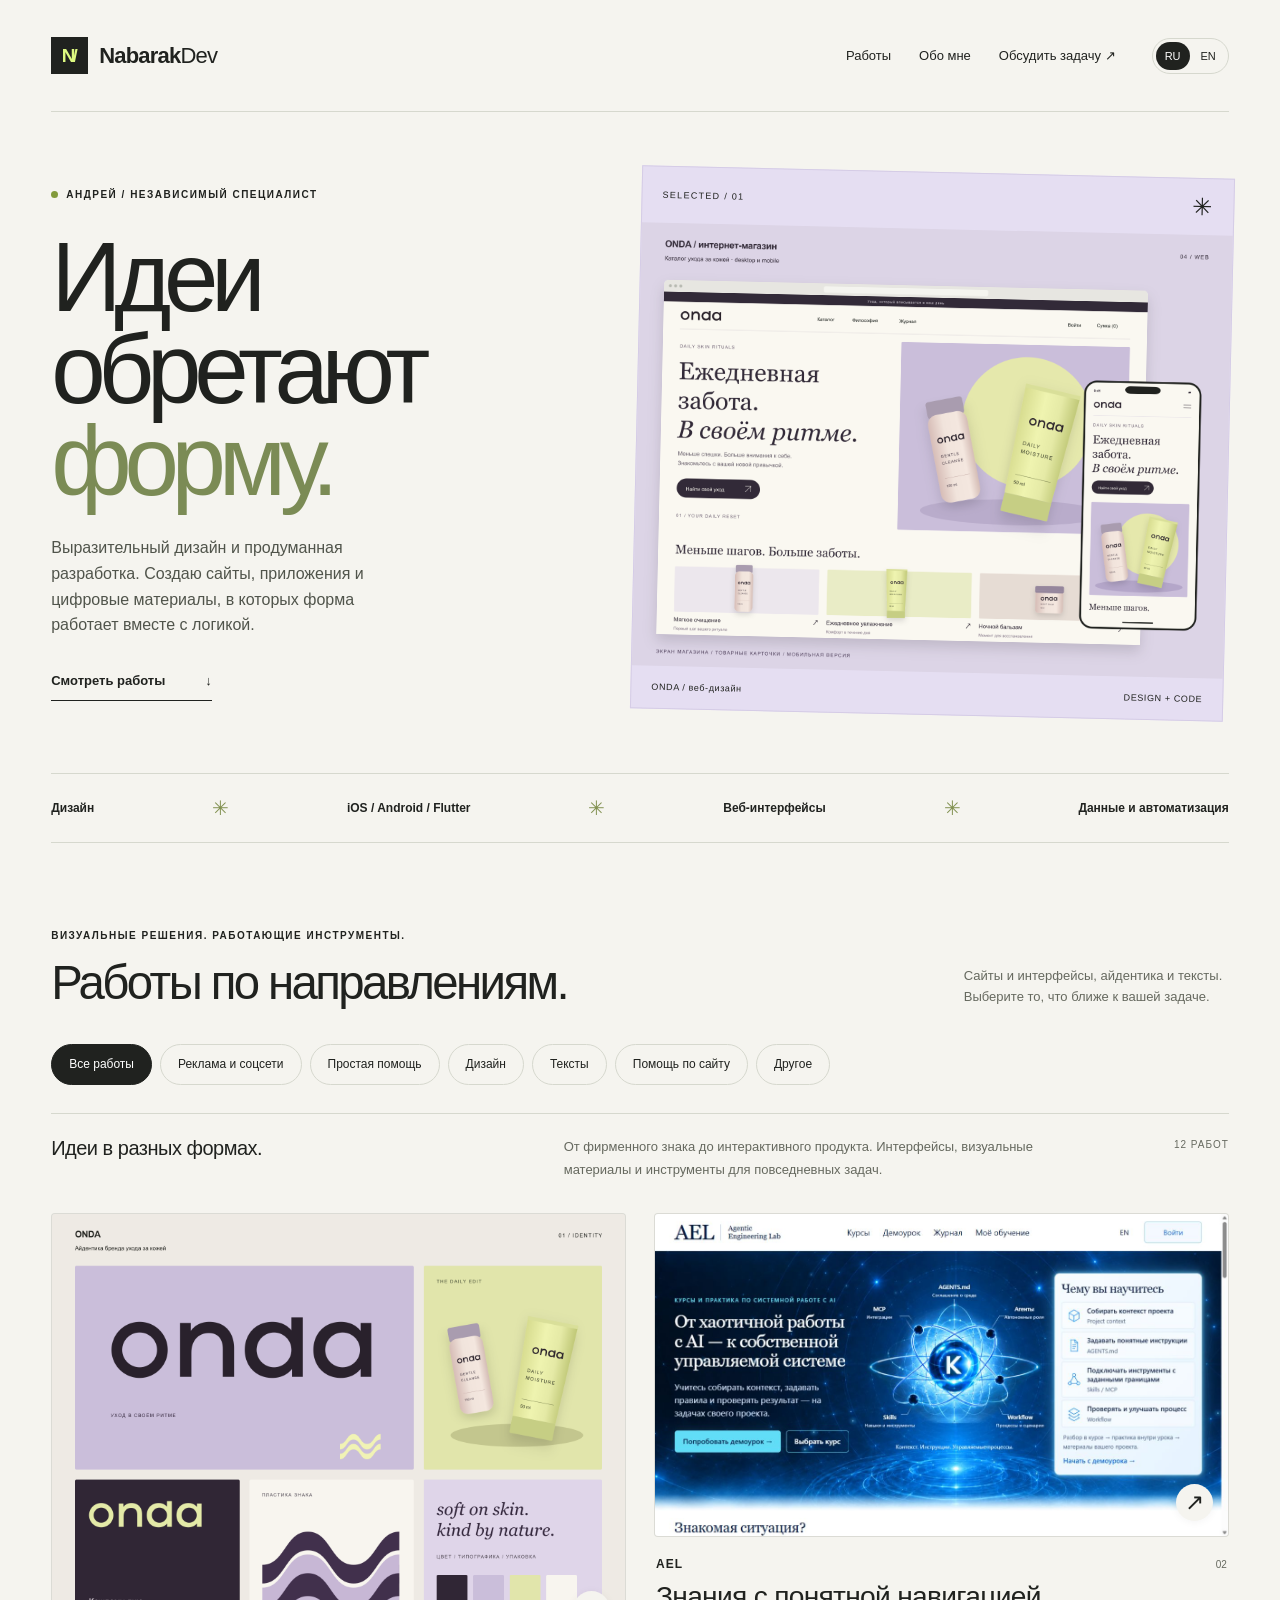
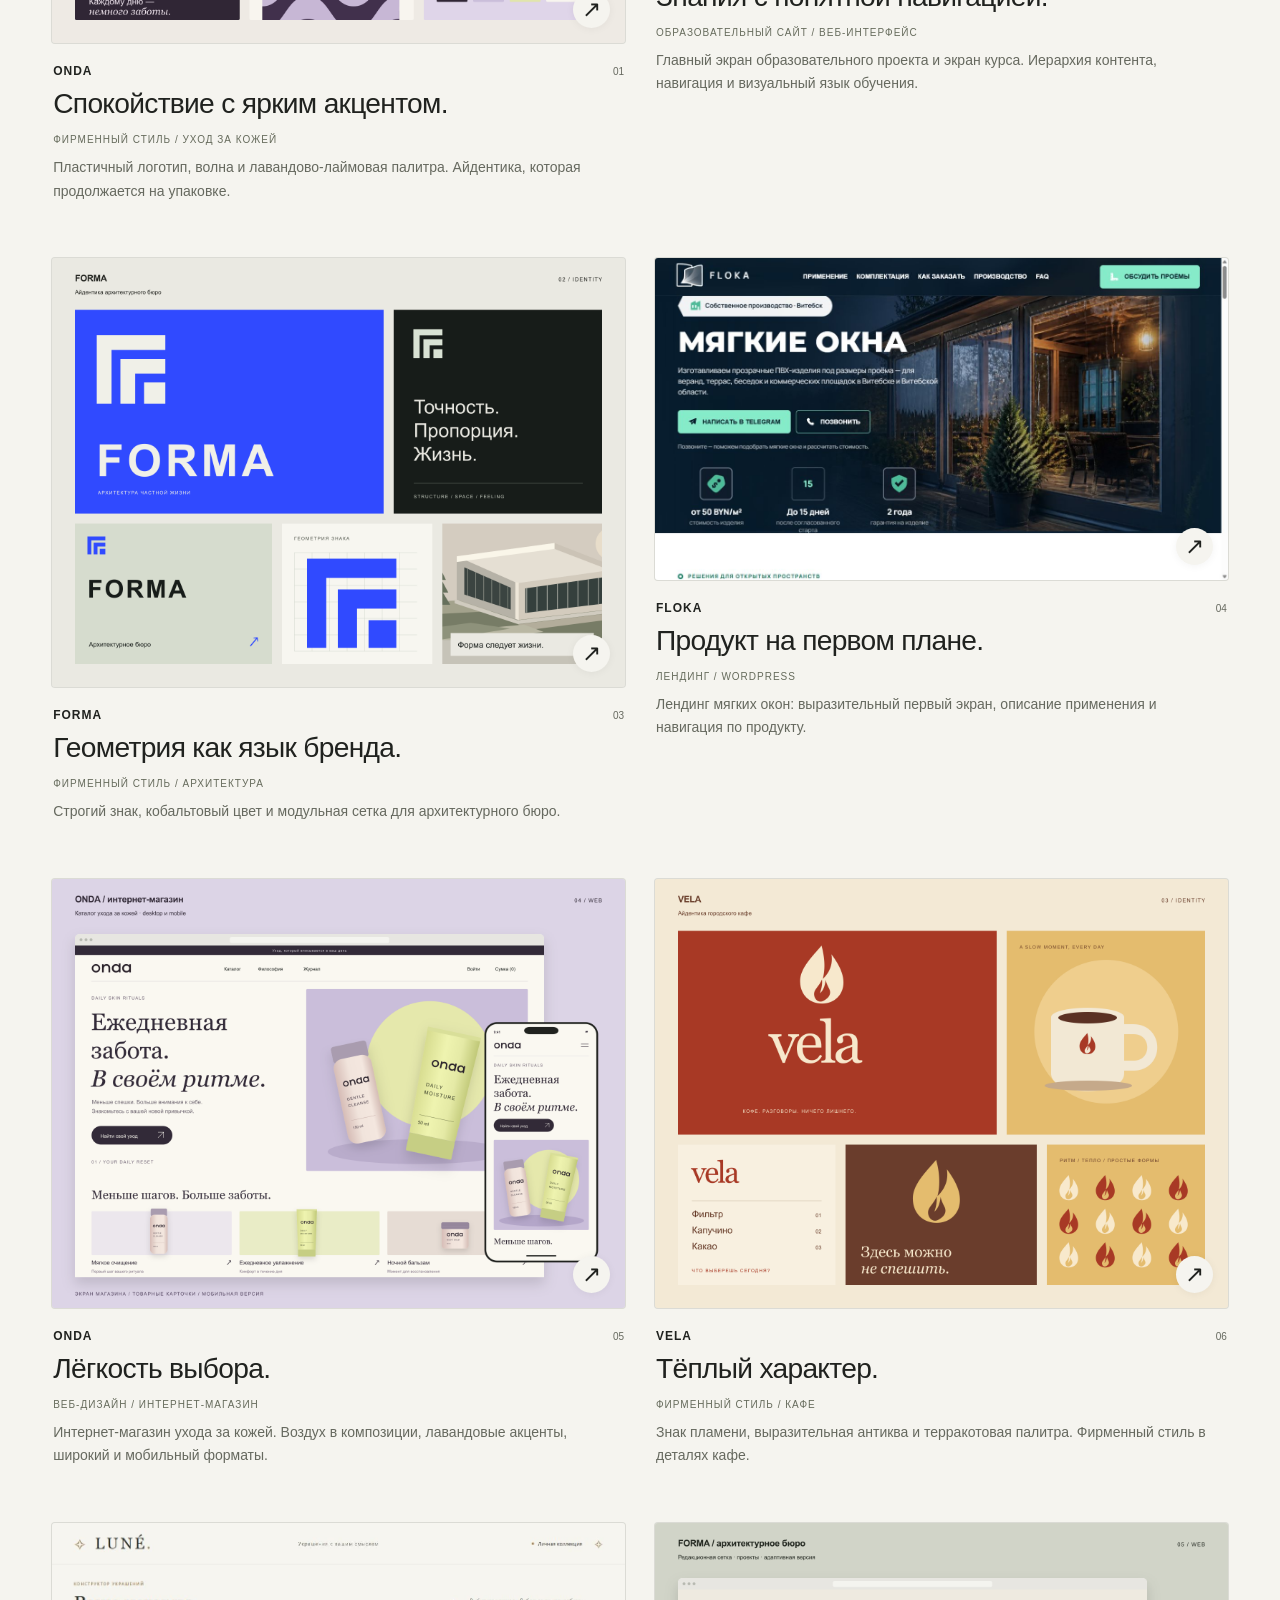
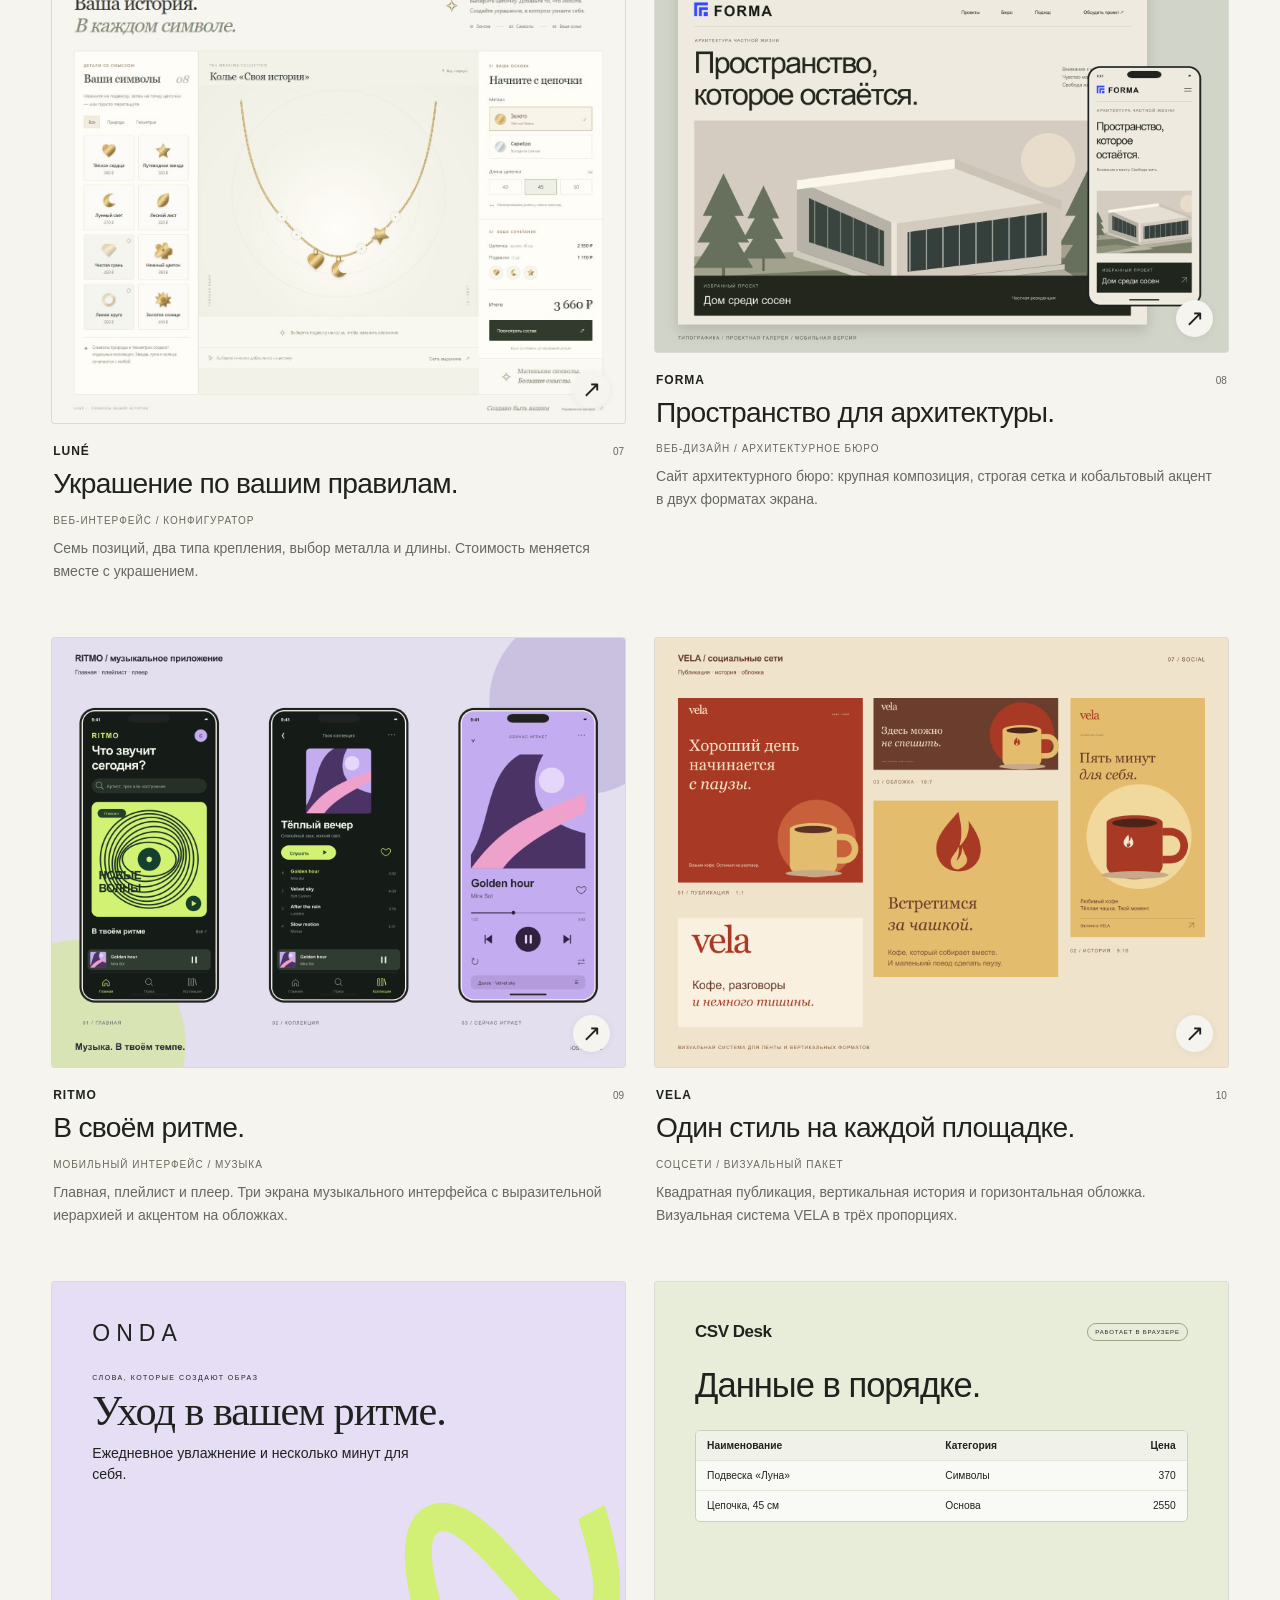
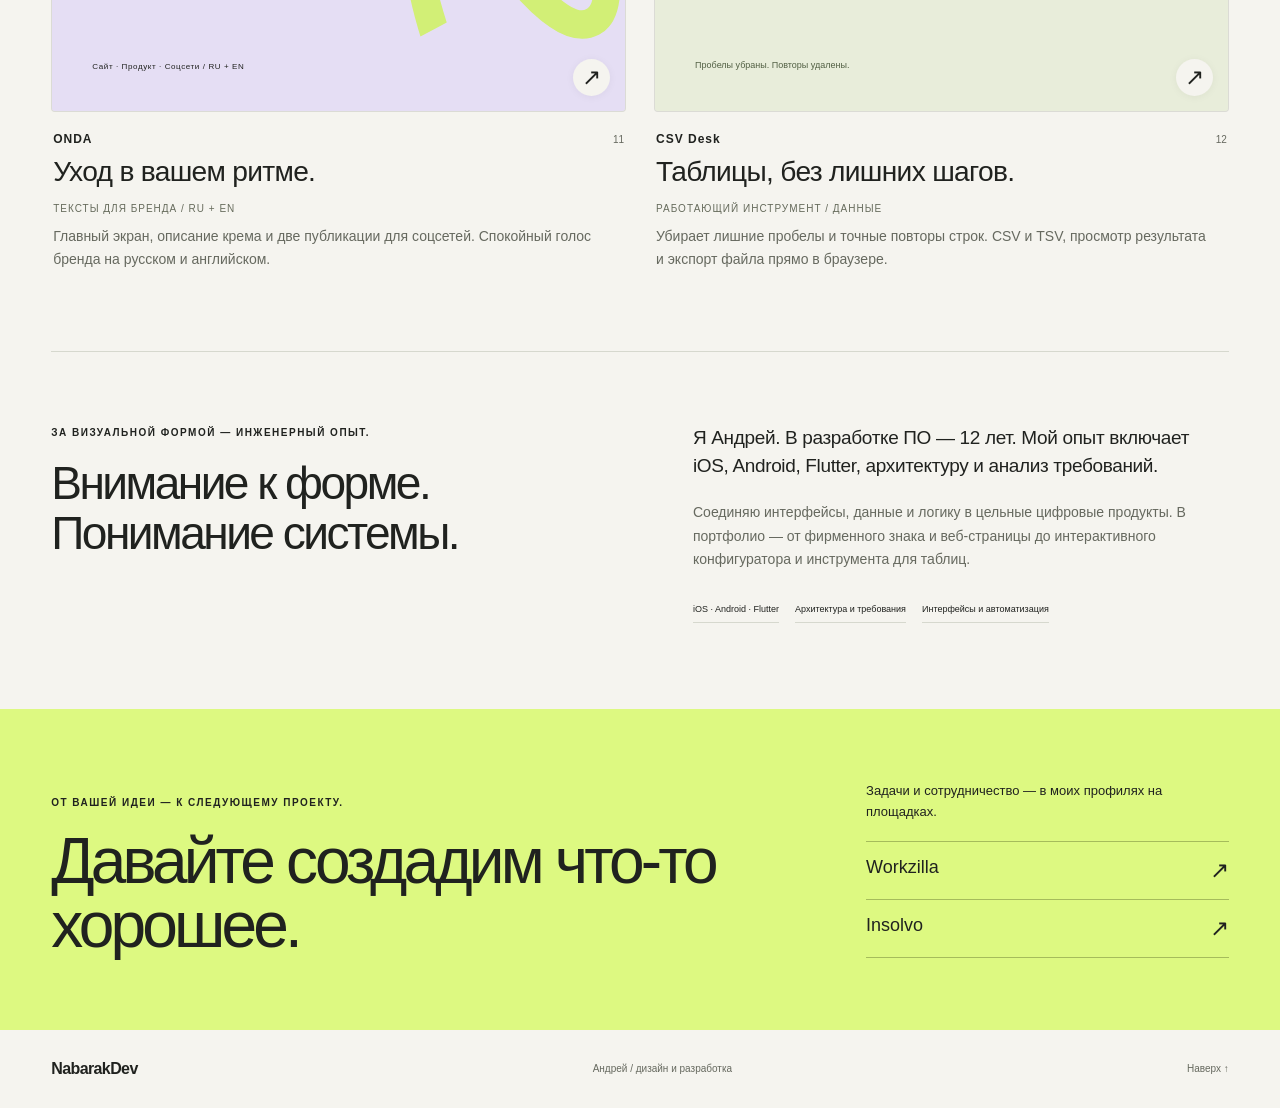
==== index.html @ be2e97af "Publish bilingual portfolio with six work categories" ====
<!doctype html>
<html lang="ru">
<head>
  <meta charset="utf-8">
  <meta name="viewport" content="width=device-width, initial-scale=1">
  <title>NabarakDev — дизайн и разработка</title>
  <meta name="description" content="Андрей, NabarakDev. Дизайн и разработка: сайты, мобильные интерфейсы, фирменный стиль и инструменты для данных. 12 лет в разработке ПО.">
  <meta name="theme-color" content="#f5f4ef">
  <link rel="icon" href="assets/favicon.svg" type="image/svg+xml">
  <link rel="stylesheet" href="assets/portfolio-v2.css">
  <script type="module" src="assets/portfolio-v2.mjs"></script>
</head>
<body id="top">
  <a class="skip-link" href="#main" data-copy="skip">К содержимому</a>
  <header class="site-header shell">
    <a class="wordmark" href="#top" aria-label="NabarakDev"><span class="brand-mark" aria-hidden="true">N/</span><span>Nabarak<span class="wordmark-light">Dev</span></span></a>
    <nav class="header-nav" aria-label="Главная навигация" data-copy-aria="navigation">
      <a href="#work" data-copy="navWork">Работы</a>
      <a href="#about" data-copy="navAbout">Обо мне</a>
      <a href="#platforms" data-copy="navContact">Обсудить задачу ↗</a>
    </nav>
    <div class="language" role="group" aria-label="Язык сайта" data-copy-aria="language">
      <button type="button" data-lang="ru" aria-pressed="true" aria-label="Русский">RU</button>
      <button type="button" data-lang="en" aria-pressed="false" aria-label="English">EN</button>
    </div>
  </header>
  <main id="main" tabindex="-1">
    <section class="hero shell" aria-labelledby="hero-title">
      <div class="hero-copy">
        <p class="eyebrow"><span class="status-dot" aria-hidden="true"></span><span data-copy="heroEyebrow">Андрей / независимый специалист</span></p>
        <h1 id="hero-title"><span data-copy="headline1">Идеи</span><span data-copy="headline2">обретают</span><em data-copy="headline3">форму.</em></h1>
        <p class="hero-intro" data-copy="heroIntro">Выразительный дизайн и продуманная разработка. Создаю сайты, приложения и цифровые материалы, в которых форма работает вместе с логикой.</p>
        <a class="hero-link" href="#work"><span data-copy="explore">Смотреть работы</span><span aria-hidden="true">↓</span></a>
      </div>
      <div class="hero-art">
        <div class="hero-art-top"><span>SELECTED / 01</span><span aria-hidden="true">✳</span></div>
        <img src="assets/onda-website.png" width="1600" height="1200" alt="ONDA: интернет-магазин ухода за кожей, широкий и мобильный экраны в лавандовой палитре" data-copy-alt="heroAlt" fetchpriority="high">
        <div class="hero-art-bottom"><span data-copy="heroArtLabel">ONDA / веб-дизайн</span><span>DESIGN + CODE</span></div>
      </div>
      <div class="specialism-strip"><span data-copy="stripDesign">Дизайн</span><i aria-hidden="true">✳</i><span>iOS / Android / Flutter</span><i aria-hidden="true">✳</i><span data-copy="stripWeb">Веб-интерфейсы</span><i aria-hidden="true">✳</i><span data-copy="stripData">Данные и автоматизация</span></div>
    </section>
    <section class="work-section shell" id="work" aria-labelledby="work-title">
      <div class="section-heading"><div><p class="eyebrow" data-copy="workEyebrow">Визуальные решения. Работающие инструменты.</p><h2 id="work-title" data-copy="workTitle">Работы по направлениям.</h2></div><p class="section-note" data-copy="workIntro">Сайты и интерфейсы, айдентика и тексты. Выберите то, что ближе к вашей задаче.</p></div>
      <div class="filters" id="filters" role="group" aria-label="Категории работ" data-copy-aria="categories"></div>
      <div class="category-intro" id="category-intro"><h3 id="category-title"></h3><p id="category-description"></p><span class="result-count" id="result-count" aria-live="polite" aria-atomic="true"></span></div>
      <div class="project-grid" id="project-grid"></div>
      <noscript><p class="noscript-note">Для фильтров и просмотра работ включите JavaScript. / Enable JavaScript to browse and filter the work.</p></noscript>
    </section>
    <section class="about-section shell" id="about" aria-labelledby="about-title">
      <div class="about-heading"><p class="eyebrow" data-copy="aboutEyebrow">За визуальной формой — инженерный опыт.</p><h2 id="about-title" data-copy="aboutTitle">Внимание к форме. Понимание системы.</h2></div>
      <div class="about-copy"><p class="about-lead" data-copy="aboutIntro">Я Андрей. В разработке ПО — 12 лет. Мой опыт включает iOS, Android, Flutter, архитектуру и анализ требований.</p><p data-copy="aboutBody">Соединяю интерфейсы, данные и логику в цельные цифровые продукты. В портфолио — от фирменного знака и веб-страницы до интерактивного конфигуратора и инструмента для таблиц.</p><div class="expertise-tags"><span>iOS · Android · Flutter</span><span data-copy="expertiseArchitecture">Архитектура и требования</span><span data-copy="expertiseInterfaces">Интерфейсы и автоматизация</span></div></div>
    </section>
    <section class="contact-section" id="platforms" aria-labelledby="contact-title"><div class="shell contact-inner"><div><p class="eyebrow" data-copy="contactEyebrow">От вашей идеи — к следующему проекту.</p><h2 id="contact-title" data-copy="contactTitle">Давайте создадим что-то хорошее.</h2></div><div class="contact-actions"><p data-copy="contactIntro">Задачи и сотрудничество — в моих профилях на площадках.</p><a href="https://work-zilla.com/portfolio/wspwuu" target="_blank" rel="noopener noreferrer">Workzilla <span aria-hidden="true">↗</span></a><a href="https://insolvo.com/portfolio/sPhbbV" target="_blank" rel="noopener noreferrer">Insolvo <span aria-hidden="true">↗</span></a></div></div></section>
  </main>
  <footer class="site-footer shell"><a class="footer-wordmark" href="#top">NabarakDev</a><span data-copy="footerRole">Андрей / дизайн и разработка</span><a class="back-top" href="#top"><span data-copy="top">Наверх</span> ↑</a></footer>
  <dialog class="project-dialog" id="project-dialog" aria-labelledby="dialog-title"><div class="dialog-bar"><span class="dialog-brand">NabarakDev / <span data-copy="projectLabel">работа</span></span><button type="button" class="dialog-close" id="dialog-close" aria-label="Закрыть просмотр" data-copy-aria="close"><span data-copy="close">Закрыть</span><span aria-hidden="true">×</span></button></div><div class="dialog-content" id="dialog-content"></div></dialog>
</body>
</html>
---- assets/portfolio-v2.css ----
@charset "UTF-8";
:root{color-scheme:light;--paper:#f5f4ef;--ink:#20221f;--muted:#66695f;--line:#d6d8ce;--lime:#ddf981;--lavender:#e5def3;--radius:4px;font-family:Arial,Helvetica,sans-serif;color:var(--ink);background:var(--paper);font-synthesis:none;scroll-behavior:smooth}
*{box-sizing:border-box}body{margin:0;min-width:0}button,a,input{-webkit-tap-highlight-color:transparent}button{font:inherit}a{color:inherit;text-decoration:none}button{color:inherit}img,video{display:block;max-width:100%;height:auto}button{cursor:pointer}button:disabled{cursor:default}h1,h2,h3,h4,p,figure{margin:0}button,a{touch-action:manipulation}a:focus-visible,button:focus-visible{outline:3px solid #6c52a3;outline-offset:5px}::selection{background:var(--lime);color:var(--ink)}.shell{width:min(100% - clamp(32px,8vw,128px),1400px);margin-inline:auto}.skip-link{position:fixed;top:12px;left:16px;transform:translateY(-200%);background:var(--ink);color:white;padding:12px 18px;z-index:30}.skip-link:focus{transform:none}.sr-only{position:absolute;width:1px;height:1px;padding:0;margin:-1px;overflow:hidden;clip:rect(0,0,0,0);white-space:nowrap;border:0}.site-header{display:flex;align-items:center;gap:36px;min-height:112px;border-bottom:1px solid var(--line)}.wordmark{display:flex;align-items:center;gap:11px;font-size:22px;font-weight:700;letter-spacing:-.8px;white-space:nowrap}.wordmark-light{font-weight:400}.brand-mark{display:flex;align-items:center;justify-content:center;width:37px;height:37px;background:var(--ink);color:var(--lime);font-size:19px;letter-spacing:-3px;padding-right:3px}.header-nav{margin-left:auto;display:flex;align-items:center;gap:28px;font-size:13px}.header-nav a{padding-block:12px;white-space:nowrap}.header-nav a:hover,.back-top:hover{color:#657926}.language{display:flex;align-items:center;gap:2px;padding:3px;border:1px solid var(--line);border-radius:99px;flex-shrink:0}.language button{border:0;background:transparent;border-radius:99px;font-size:11px;padding:8px 9px}.language button[aria-pressed=true]{background:var(--ink);color:white}.hero{padding-top:60px;display:grid;grid-template-columns:minmax(0,.94fr) minmax(0,1.06fr);column-gap:5%;align-items:center}.eyebrow{text-transform:uppercase;font-size:10px;font-weight:700;letter-spacing:1.5px;line-height:1.7}.hero .eyebrow{display:flex;gap:8px;align-items:center}.status-dot{width:7px;height:7px;border-radius:50%;background:#829a3b;flex-shrink:0}.hero h1{font-size:clamp(60px,7.65vw,116px);font-weight:500;line-height:.94;letter-spacing:-.075em;margin:28px 0}.hero h1 span,.hero h1 em{display:block;font-style:normal}.hero h1 em{color:#7b8b55}.hero-intro{max-width:370px;font-size:16px;line-height:1.6;color:#50544b}.hero-link{display:inline-flex;align-items:center;justify-content:space-between;gap:40px;font-size:13px;font-weight:700;padding:15px 0 12px;border-bottom:1px solid var(--ink);margin-top:20px}.hero-link:hover{gap:52px}.hero-art{min-width:0;background:#e5def2;transform:rotate(1.3deg);border:1px solid #d5cce6}.hero-art-top,.hero-art-bottom{display:flex;justify-content:space-between;align-items:center;gap:10px;font-size:9px;letter-spacing:1.3px;padding:16px 20px}.hero-art-top span:last-child{font-size:24px;line-height:1}.hero-art img{width:100%;height:auto}.hero-art-bottom{font-size:9px;letter-spacing:.6px}.specialism-strip{grid-column:1/-1;display:flex;justify-content:space-between;align-items:center;flex-wrap:wrap;gap:14px 18px;margin-top:58px;padding:22px 0;border-top:1px solid var(--line);border-bottom:1px solid var(--line);font-size:12px;font-weight:700}.specialism-strip i{font-size:20px;font-style:normal;font-weight:400;color:#829151}.work-section{padding-top:84px;padding-bottom:80px;scroll-margin-top:28px}.section-heading{display:flex;justify-content:space-between;gap:36px;align-items:flex-end}.section-heading h2{font-size:clamp(35px,3.7vw,58px);font-weight:500;letter-spacing:-.055em;line-height:1.05;margin-top:14px;max-width:680px}.section-note{font-size:13px;line-height:1.65;color:var(--muted);max-width:265px}.filters{display:flex;flex-wrap:wrap;gap:8px;margin-top:36px}.filter-button{padding:12px 17px;border:1px solid var(--line);border-radius:99px;background:transparent;font-size:12px;line-height:1.3;transition:background .2s,border-color .2s}.filter-button:hover{background:#e8eadf}.filter-button[aria-pressed=true]{background:var(--ink);color:white;border-color:var(--ink)}.category-intro{margin:28px 0 32px;padding:22px 0 0;border-top:1px solid var(--line);display:grid;grid-template-columns:minmax(0,1fr) minmax(0,1.2fr) auto;gap:24px;align-items:start}.category-intro h3{font-size:20px;line-height:1.25;font-weight:500;letter-spacing:-.5px}.category-intro p{font-size:12px;line-height:1.7;color:var(--muted);max-width:530px}.result-count{font-size:10px;text-transform:uppercase;letter-spacing:1px;white-space:nowrap;line-height:1.8;color:var(--muted)}.project-grid{display:grid;grid-template-columns:repeat(2,minmax(0,1fr));gap:54px 28px;align-items:start}.project-card{min-width:0}.project-preview{display:block;width:100%;padding:0;position:relative;overflow:hidden;border:1px solid rgba(32,34,31,.06);background:#e7e7e1;text-align:left;border-radius:var(--radius);isolation:isolate}.project-image{width:100%;height:auto;transition:transform .45s ease}.project-preview:hover .project-image{transform:scale(1.015)}.preview-arrow{position:absolute;bottom:15px;right:15px;width:37px;height:37px;border-radius:50%;display:flex;align-items:center;justify-content:center;background:var(--paper);box-shadow:0 1px 8px #0000000d;font-size:23px;transition:background .2s,transform .2s;z-index:2}.project-preview:hover .preview-arrow{background:var(--lime);transform:rotate(5deg)}.project-meta{padding:20px 2px 0}.project-meta-top{display:flex;justify-content:space-between;gap:14px;align-items:center}.project-brand{font-size:12px;font-weight:700;letter-spacing:1px}.project-index{font-size:10px;color:var(--muted)}.project-title{font-size:clamp(21px,2.2vw,30px);line-height:1.18;font-weight:500;letter-spacing:-.7px;margin-top:9px}.project-type{font-size:10px;text-transform:uppercase;letter-spacing:1px;margin-top:12px;color:#666b5c;line-height:1.5}.project-description{font-size:13px;line-height:1.65;color:var(--muted);max-width:560px;margin-top:9px}.copy-visual{aspect-ratio:4/3;padding:7%;position:relative;overflow:hidden;background:#e5def4;display:flex;flex-direction:column;isolation:isolate}.copy-visual-brand{font-size:23px;letter-spacing:6px;line-height:1}.copy-visual-kicker{font-size:7px;letter-spacing:1.5px;margin-top:9%}.copy-visual-title{font-family:Georgia,'Times New Roman',serif;font-size:clamp(27px,3.3vw,53px);line-height:1.02;letter-spacing:-1px;margin-top:5%;max-width:75%;position:relative;z-index:1}.copy-visual-body{font-size:clamp(10px,1.1vw,15px);line-height:1.5;max-width:67%;margin-top:5%;z-index:1}.copy-visual-footer{margin-top:auto;font-size:8px;letter-spacing:.6px;z-index:1;padding-top:15px}.copy-wave{position:absolute;right:-6%;bottom:5%;font-family:Georgia,serif;line-height:.7;font-size:clamp(200px,28vw,450px);color:#d2ef76;z-index:0;transform:rotate(-28deg)}.csv-visual{aspect-ratio:4/3;background:#e8edda;padding:7%;display:flex;flex-direction:column}.csv-visual-top{display:flex;justify-content:space-between;align-items:center;gap:8px}.csv-visual-brand{font-size:17px;font-weight:700;letter-spacing:-.5px}.csv-visual-badge{font-size:6px;letter-spacing:.8px;border:1px solid #9aa786;border-radius:20px;padding:5px 7px;white-space:nowrap}.csv-visual-title{font-size:clamp(21px,2.7vw,42px);line-height:1.15;letter-spacing:-1px;margin-top:8%;max-width:90%}.csv-card-table{margin-top:6%;background:#f9faf6;border:1px solid #c9d1ba;border-radius:5px;overflow:hidden}.csv-card-row{display:grid;grid-template-columns:1.5fr 1fr .45fr;gap:6px;padding:10px 11px;border-bottom:1px solid #e3e7da;font-size:clamp(7px,.8vw,11px);line-height:1.3}.csv-card-row:last-child{border-bottom:0}.csv-card-head{background:#f0f2e9;font-weight:700}.csv-card-row span{min-width:0;overflow-wrap:anywhere}.csv-card-row span:last-child{text-align:right}.csv-visual-result{font-size:9px;margin-top:6%;color:#526044;line-height:1.4}.about-section{padding:72px 0 86px;border-top:1px solid var(--line);display:grid;grid-template-columns:minmax(0,1fr) minmax(0,1fr);gap:9%;scroll-margin-top:28px}.about-heading h2{font-size:clamp(32px,3.6vw,53px);font-weight:500;letter-spacing:-.055em;line-height:1.08;margin-top:18px;max-width:520px}.about-copy p{font-size:14px;line-height:1.7;color:var(--muted)}.about-copy .about-lead{font-size:19px;line-height:1.5;color:var(--ink);letter-spacing:-.35px;margin-bottom:20px}.expertise-tags{display:flex;flex-wrap:wrap;gap:7px;margin-top:24px}.expertise-tags span{font-size:9px;border-bottom:1px solid var(--line);padding:8px 0;margin-right:9px}.contact-section{background:var(--lime);padding:72px 0}.contact-inner{display:grid;grid-template-columns:minmax(0,1.3fr) minmax(0,.7fr);gap:12%;align-items:end}.contact-section h2{font-size:clamp(40px,5vw,72px);font-weight:500;line-height:1.01;letter-spacing:-.06em;margin-top:18px;max-width:720px}.contact-actions p{font-size:13px;line-height:1.6;max-width:300px;margin-bottom:18px}.contact-actions a{display:flex;justify-content:space-between;font-size:18px;padding:15px 0;border-top:1px solid #a5bc5b}.contact-actions a:last-child{border-bottom:1px solid #a5bc5b}.contact-actions a span{font-size:23px}.contact-actions a:hover{padding-left:6px}.site-footer{display:flex;justify-content:space-between;align-items:center;gap:20px;padding-block:30px;font-size:10px;color:var(--muted)}.footer-wordmark{font-size:16px;font-weight:700;letter-spacing:-.6px;color:var(--ink)}.site-footer .back-top{white-space:nowrap}.project-dialog{border:0;background:var(--paper);color:var(--ink);padding:0;width:min(1120px,calc(100% - 64px));max-width:none;max-height:calc(100dvh - 64px);overflow:auto;overscroll-behavior:contain;border-radius:6px;box-shadow:0 24px 120px #0005}.project-dialog::backdrop{background:#191d19c2;backdrop-filter:blur(7px)}.dialog-open{overflow:hidden}.dialog-bar{position:sticky;top:0;z-index:5;background:var(--paper);border-bottom:1px solid var(--line);display:flex;align-items:center;justify-content:space-between;gap:20px;padding:15px 28px}.dialog-brand{font-size:10px;color:var(--muted)}.dialog-close{background:var(--ink);color:white;border:0;display:flex;align-items:center;justify-content:space-between;gap:15px;font-size:10px;padding:10px 12px;border-radius:3px}.dialog-close span:last-child{font-size:20px;line-height:.8}.dialog-content{padding:36px}.detail-header{padding:3px 0 30px}.detail-header h2{font-size:clamp(28px,4vw,52px);font-weight:500;letter-spacing:-.055em;line-height:1.05;margin:17px 0}.detail-description{font-size:17px;line-height:1.55;max-width:780px;color:#555a4c}.detail-note{font-size:13px;line-height:1.6;max-width:780px;color:var(--muted);margin-top:18px}.detail-tags{display:flex;flex-wrap:wrap;gap:7px;margin-top:20px}.detail-tags span{padding:7px 10px;border:1px solid var(--line);border-radius:20px;font-size:10px}.detail-figure{margin-top:20px}.detail-image-link{display:block;position:relative}.detail-image{width:100%;height:auto}.fullsize-label{display:block;text-align:right;font-size:10px;color:var(--muted);padding:9px 0}.detail-video{margin-top:28px}.detail-video h3{font-size:19px;font-weight:500;margin-bottom:15px}.detail-video video{width:100%;height:auto;border-radius:3px}.tool-link{display:inline-block;margin-top:28px;padding:15px 20px;background:var(--ink);color:white;border-radius:3px;font-size:14px}.copy-detail{padding:4px 36px 32px;background:#e5def4;border-radius:3px}.copy-detail-section{padding-top:34px}.copy-detail-section h3{font-size:10px;text-transform:uppercase;letter-spacing:1.5px;color:#686170;border-bottom:1px solid #c6bdd8;padding-bottom:14px;margin-bottom:20px}.copy-detail-section h4{font-family:Georgia,'Times New Roman',serif;font-size:28px;font-weight:400;line-height:1.15;letter-spacing:-.5px;margin-top:23px}.copy-detail-section p{font-size:16px;line-height:1.7;max-width:750px;margin-top:12px}.csv-detail-visual{max-width:800px;margin-inline:auto}.csv-detail-visual .csv-visual{aspect-ratio:auto;min-height:410px;padding:42px}.csv-detail-visual .csv-visual-title{font-size:44px}.csv-detail-visual .csv-visual-brand{font-size:25px}.csv-detail-visual .csv-card-row{font-size:14px;padding:15px}.csv-detail-visual .csv-visual-badge{font-size:8px}.csv-detail-visual .csv-visual-result{font-size:12px}.noscript-note{padding:25px 0;color:var(--muted);font-size:13px}
@media(min-width:1500px){.hero{column-gap:7%}.hero h1{font-size:124px}}
@media(max-width:1050px){.site-header{gap:24px}.header-nav{gap:18px}.hero{padding-top:48px;column-gap:4%}.hero h1{font-size:clamp(60px,8vw,90px)}.hero-intro{font-size:14px}.hero-art-top,.hero-art-bottom{padding:13px}.specialism-strip{font-size:10px;gap:12px;margin-top:46px}.work-section{padding-top:65px}.category-intro{grid-template-columns:minmax(0,1fr) minmax(0,1.3fr);gap:12px 24px}.result-count{grid-column:1/-1}.project-grid{gap:40px 23px}.about-section{gap:7%}.contact-inner{gap:8%}}
@media(max-width:760px){.site-header{min-height:86px;gap:18px}.wordmark{font-size:19px}.brand-mark{width:32px;height:32px;font-size:17px}.header-nav{gap:16px;font-size:11px}.header-nav a:last-child{display:none}.language{margin-left:auto}.hero{padding-top:38px;grid-template-columns:1fr;gap:0}.hero-copy{display:grid;grid-template-columns:minmax(0,1fr) minmax(0,.9fr);column-gap:24px;align-items:start}.hero .eyebrow{grid-column:1/-1}.hero h1{font-size:clamp(65px,11vw,84px);margin:26px 0}.hero-intro{align-self:center;max-width:290px;font-size:14px;margin-top:20px}.hero-link{grid-column:2;justify-self:start;align-self:end;margin-top:-45px;margin-bottom:23px;gap:25px}.hero-art{margin-top:16px;transform:rotate(.7deg)}.hero-art img{width:100%}.hero-art-top,.hero-art-bottom{padding:13px 17px}.hero-art-top span:last-child{font-size:20px}.specialism-strip{margin-top:34px;justify-content:center;font-size:10px;gap:9px 15px;padding:18px 0}.specialism-strip i{font-size:15px}.specialism-strip i:last-of-type{display:none}.section-heading{display:block}.section-heading h2{font-size:41px}.section-note{max-width:390px;margin-top:16px}.filters{gap:7px;margin-top:27px}.filter-button{font-size:11px;padding:10px 13px}.category-intro{margin-top:24px;margin-bottom:26px;grid-template-columns:1fr auto}.category-intro h3{font-size:20px}.category-intro p{grid-column:1/-1;grid-row:2}.result-count{grid-column:2;grid-row:1;font-size:9px}.project-grid{gap:40px 20px}.project-title{font-size:23px}.project-brand{font-size:10px}.project-type{font-size:9px;letter-spacing:.7px}.project-description{font-size:12px}.project-meta{padding-top:15px}.preview-arrow{width:31px;height:31px;right:11px;bottom:11px;font-size:21px}.copy-visual-title{font-size:clamp(22px,4vw,35px);max-width:85%}.copy-visual-body{font-size:10px;max-width:80%}.copy-visual-kicker{font-size:6px;letter-spacing:.9px}.copy-visual-brand{font-size:17px}.copy-visual-footer{font-size:6px}.copy-wave{font-size:230px}.csv-visual-brand{font-size:12px}.csv-visual-badge{font-size:5px;padding:4px}.csv-visual-title{font-size:24px;letter-spacing:-.7px}.csv-card-row{font-size:7px;padding:7px}.csv-visual-result{font-size:7px}.about-section{padding:52px 0 58px;grid-template-columns:1fr;gap:26px}.about-heading h2{font-size:40px;max-width:530px}.about-copy{max-width:570px}.about-copy .about-lead{font-size:19px}.contact-section{padding:48px 0}.contact-inner{grid-template-columns:1fr;gap:30px}.contact-section h2{font-size:52px;max-width:580px}.contact-actions{max-width:380px;width:100%}.contact-actions p{max-width:360px}.contact-actions a{font-size:17px}.site-footer{flex-wrap:wrap;font-size:9px;gap:15px}.project-dialog{width:calc(100% - 28px);max-height:calc(100dvh - 28px)}.dialog-bar{padding:13px 18px}.dialog-content{padding:25px}.copy-detail{padding:0 24px 26px}.copy-detail-section p{font-size:15px}.copy-detail-section h4{font-size:26px}}
@media(max-width:540px){.shell{width:calc(100% - 36px)}.site-header{min-height:78px;gap:12px}.wordmark{gap:8px;font-size:18px}.brand-mark{width:30px;height:30px;font-size:16px}.header-nav{margin-left:auto}.header-nav a{font-size:11px}.header-nav a:nth-child(2){display:none}.language{margin-left:0}.language button{font-size:10px;padding:7px}.hero{padding-top:30px}.hero-copy{display:block}.eyebrow{font-size:9px;letter-spacing:1.25px}.hero h1{font-size:clamp(64px,16.8vw,88px);margin:25px 0 23px;letter-spacing:-.075em;line-height:.92}.hero-intro{font-size:14px;line-height:1.6;max-width:350px;margin:0}.hero-link{margin:15px 0 18px;font-size:12px;gap:38px}.hero-art{margin:16px 2px 0}.hero-art-top,.hero-art-bottom{padding:12px 13px;font-size:8px}.hero-art-bottom span:last-child{font-size:7px}.hero-art-top span:last-child{font-size:20px}.specialism-strip{margin-top:30px;font-size:9px;gap:10px 12px;justify-content:flex-start;padding:18px 0}.specialism-strip i{font-size:13px}.specialism-strip i:nth-of-type(2){display:none}.specialism-strip span:last-child{flex-basis:auto}.work-section{padding-top:47px;padding-bottom:50px}.section-heading h2{font-size:36px}.section-note{font-size:12px;margin-top:14px;max-width:320px}.filters{margin-top:24px;gap:7px}.filter-button{font-size:10px;padding:10px 12px}.category-intro{margin-top:23px;padding-top:19px;gap:10px 12px}.category-intro h3{font-size:19px;line-height:1.25;max-width:255px}.category-intro p{font-size:12px;line-height:1.6}.result-count{font-size:8px;padding-top:4px}.project-grid{grid-template-columns:1fr;gap:33px}.project-title{font-size:26px}.project-description{font-size:13px;max-width:420px}.project-brand{font-size:11px}.project-type{font-size:9px}.project-meta{padding:17px 1px 0}.preview-arrow{width:35px;height:35px;bottom:13px;right:13px}.copy-visual-title{font-size:clamp(31px,8.4vw,46px);max-width:80%}.copy-visual-body{font-size:12px;max-width:71%}.copy-visual-brand{font-size:21px}.copy-visual-kicker{font-size:7px}.copy-visual-footer{font-size:7px}.copy-wave{font-size:310px}.csv-visual-brand{font-size:16px}.csv-visual-badge{font-size:6px;padding:5px 6px}.csv-visual-title{font-size:clamp(29px,7.6vw,40px)}.csv-card-row{font-size:9px;padding:10px 9px}.csv-visual-result{font-size:9px}.about-section{padding:43px 0 49px}.about-heading h2{font-size:36px}.about-copy .about-lead{font-size:18px}.about-copy p{font-size:13px}.expertise-tags{margin-top:20px}.expertise-tags span{font-size:9px}.contact-section{padding:43px 0}.contact-section h2{font-size:43px}.contact-actions p{font-size:12px}.site-footer{padding-block:25px}.site-footer>span{order:3;flex-basis:100%}.site-footer .back-top{margin-left:auto}.project-dialog{width:calc(100% - 16px);max-height:calc(100dvh - 16px);border-radius:4px}.dialog-bar{padding:12px 16px;gap:12px}.dialog-brand{font-size:9px}.dialog-close{font-size:9px;padding:9px 10px;gap:9px}.dialog-content{padding:23px 16px}.detail-header h2{font-size:31px;margin-top:15px}.detail-description{font-size:14px}.detail-note{font-size:12px}.detail-header .eyebrow{font-size:8px;letter-spacing:1px}.detail-tags span{font-size:9px;padding:6px 9px}.detail-figure{margin-top:13px}.fullsize-label{font-size:9px}.copy-detail{padding:0 18px 23px}.copy-detail-section{padding-top:26px}.copy-detail-section h3{font-size:9px;letter-spacing:1px}.copy-detail-section h4{font-size:25px}.copy-detail-section p{font-size:14px;line-height:1.6}.csv-detail-visual .csv-visual{padding:20px;min-height:320px}.csv-detail-visual .csv-visual-title{font-size:33px}.csv-detail-visual .csv-visual-brand{font-size:18px}.csv-detail-visual .csv-visual-badge{font-size:6px;padding:5px}.csv-detail-visual .csv-card-row{font-size:10px;padding:11px 9px}.csv-detail-visual .csv-visual-result{font-size:10px}}
@media(prefers-reduced-motion:reduce){:root{scroll-behavior:auto}*,*::before,*::after{transition:none!important;animation:none!important}.hero-link:hover{gap:40px}.project-preview:hover .project-image{transform:none}}

/* Text and table previews retain space for readable content at narrow widths. */
.copy-visual{min-height:310px}.copy-visual-kicker{margin-top:6%}.copy-visual-title{margin-top:8px}.copy-visual-body{margin-top:10px}.csv-visual{min-height:370px}.csv-visual-title{margin-top:24px}.csv-card-table{margin-top:24px}.csv-card-row{padding:8px 11px}.csv-visual-result{margin-top:auto;padding-top:16px}.project-description{font-size:14px}.category-intro p{font-size:13px}
@media(max-width:540px){.copy-visual{min-height:310px}.csv-visual-title{margin-top:20px}.csv-card-table{margin-top:18px}.csv-card-row{padding:8px 9px}.project-description{font-size:13px}.filter-button{font-size:11px}.category-intro p{font-size:13px}}
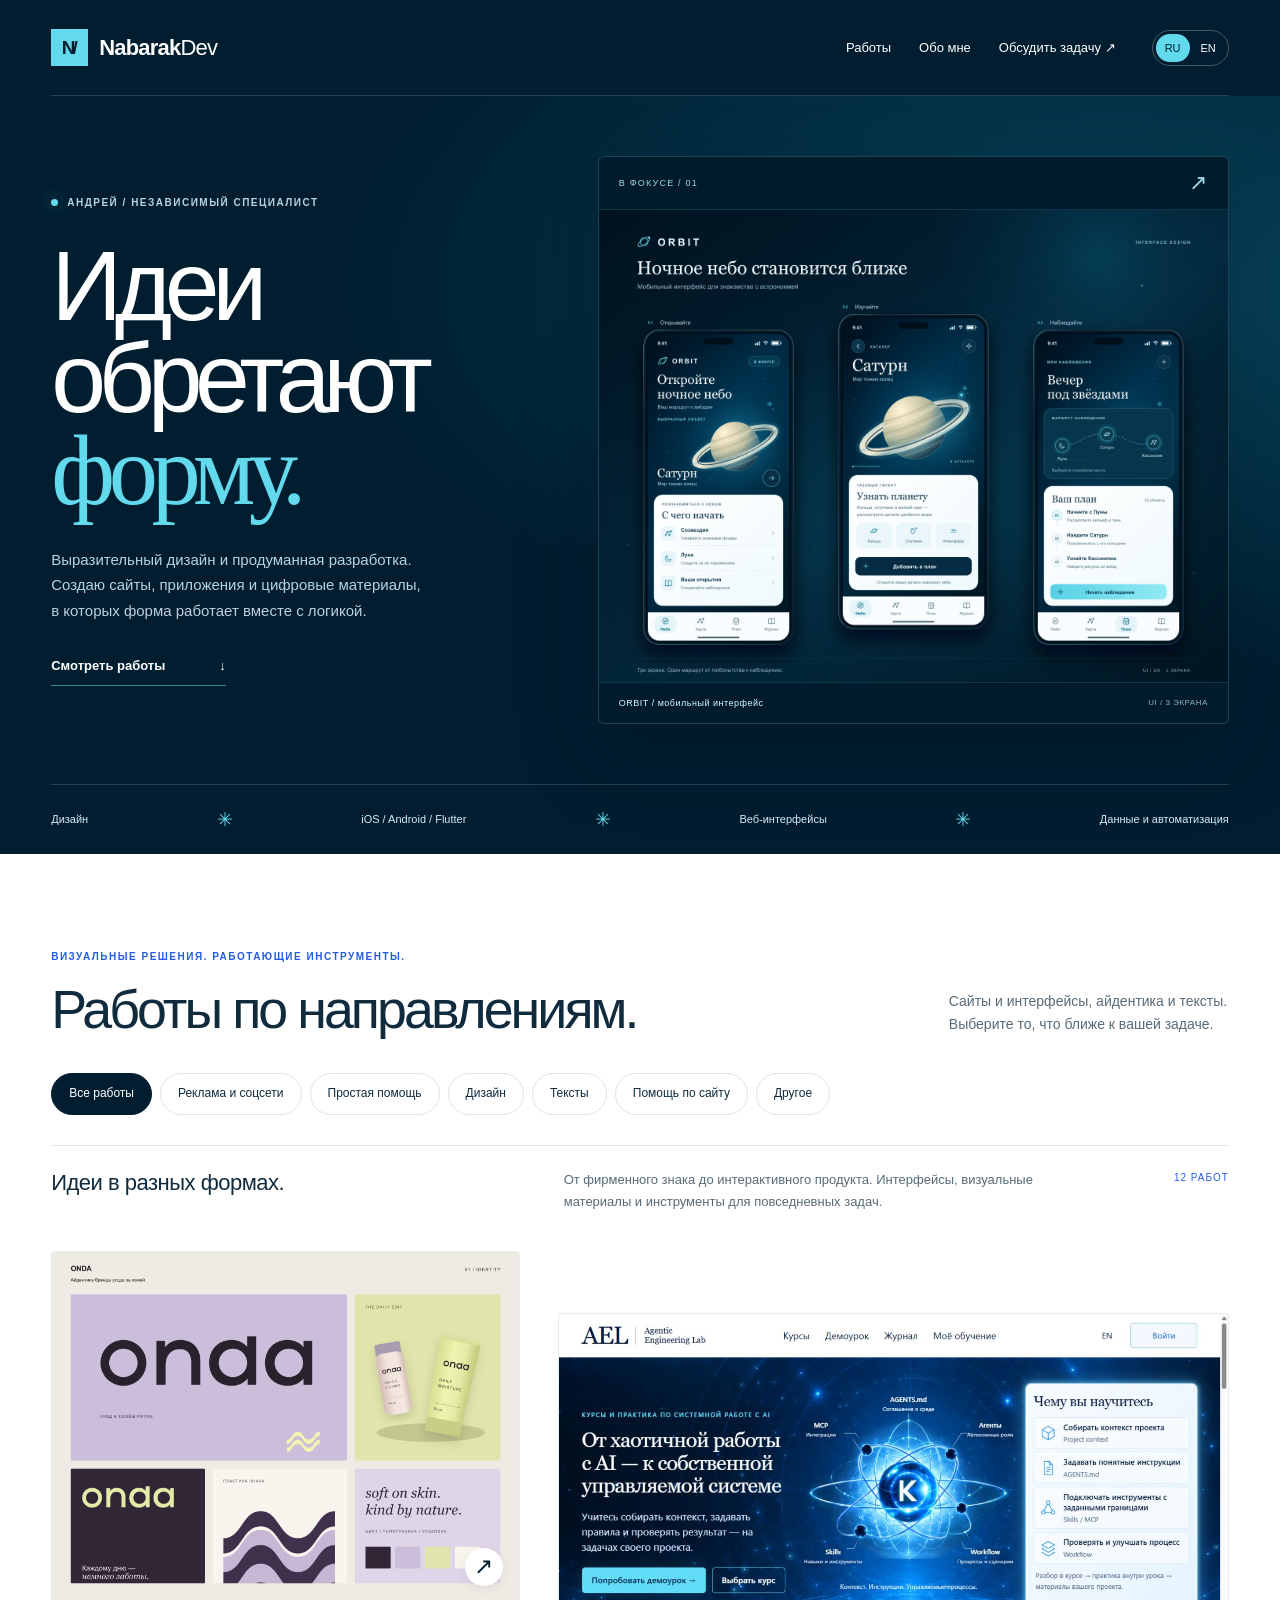
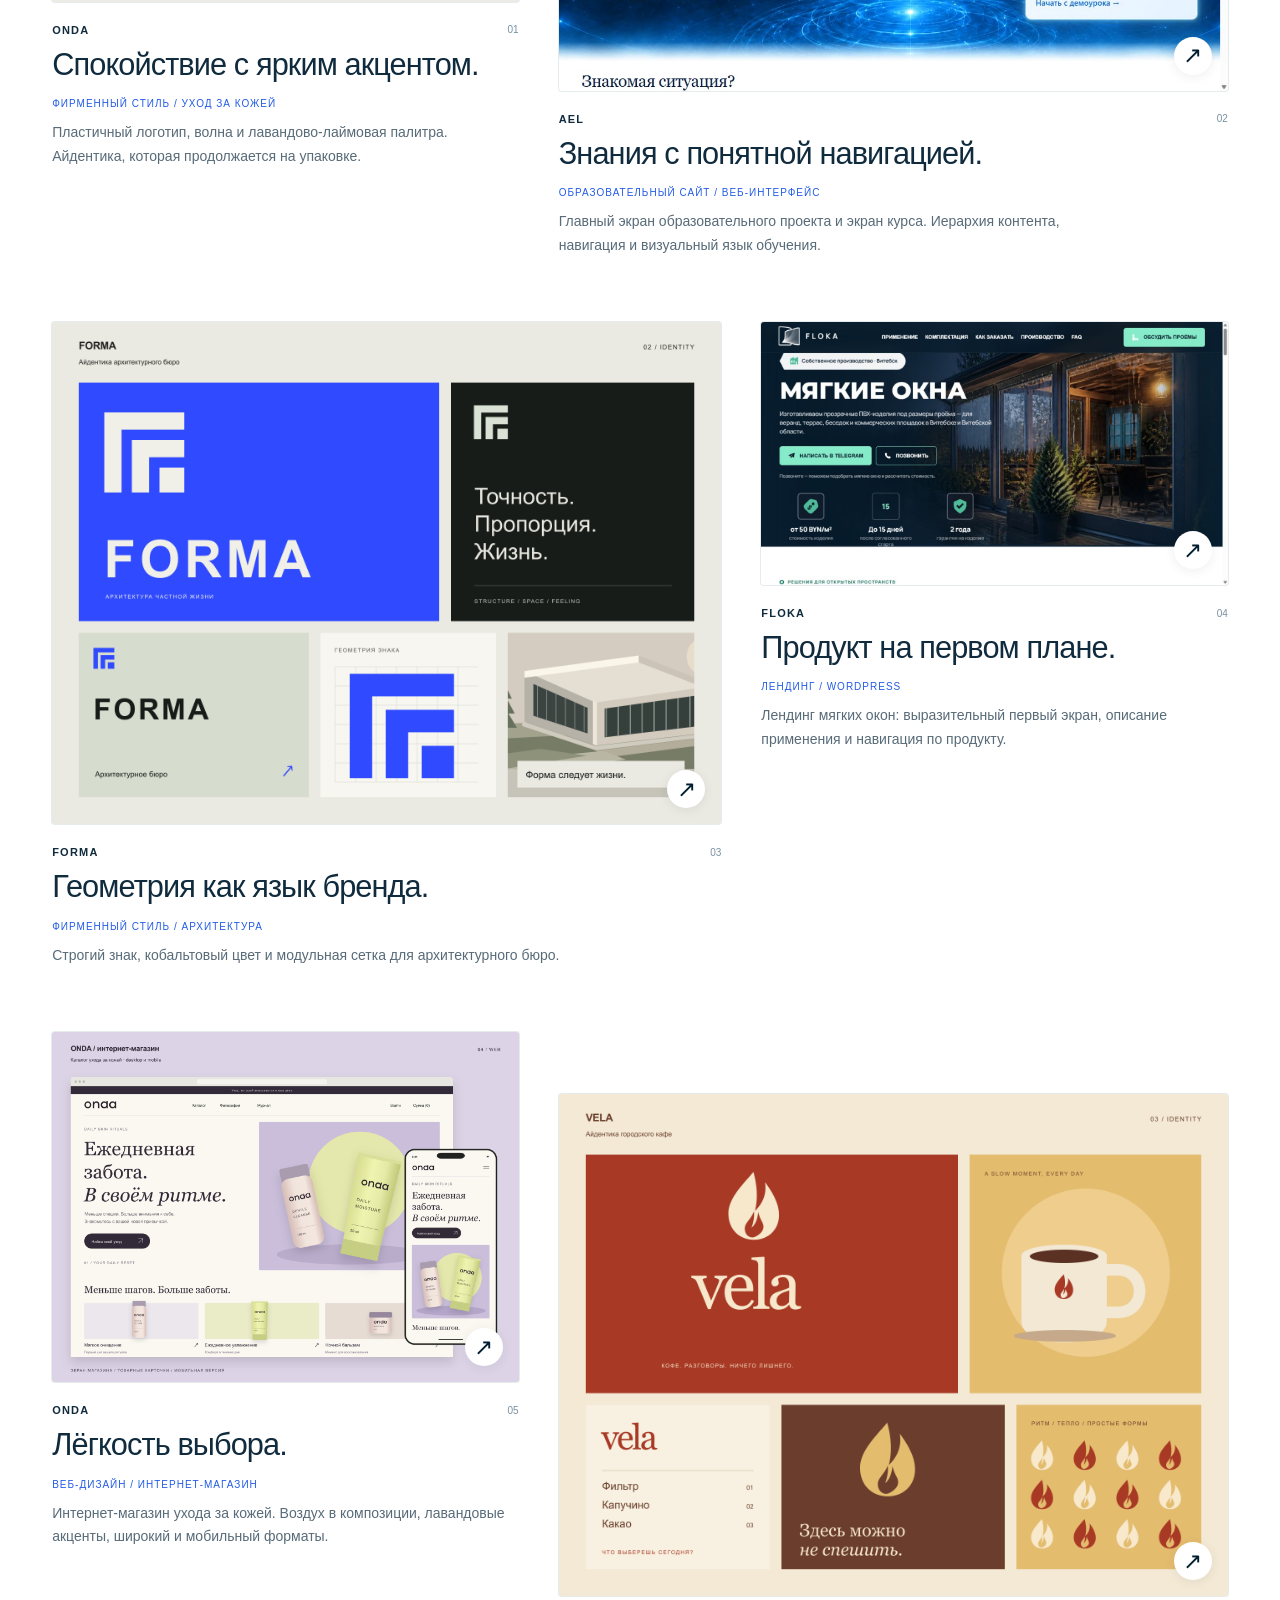
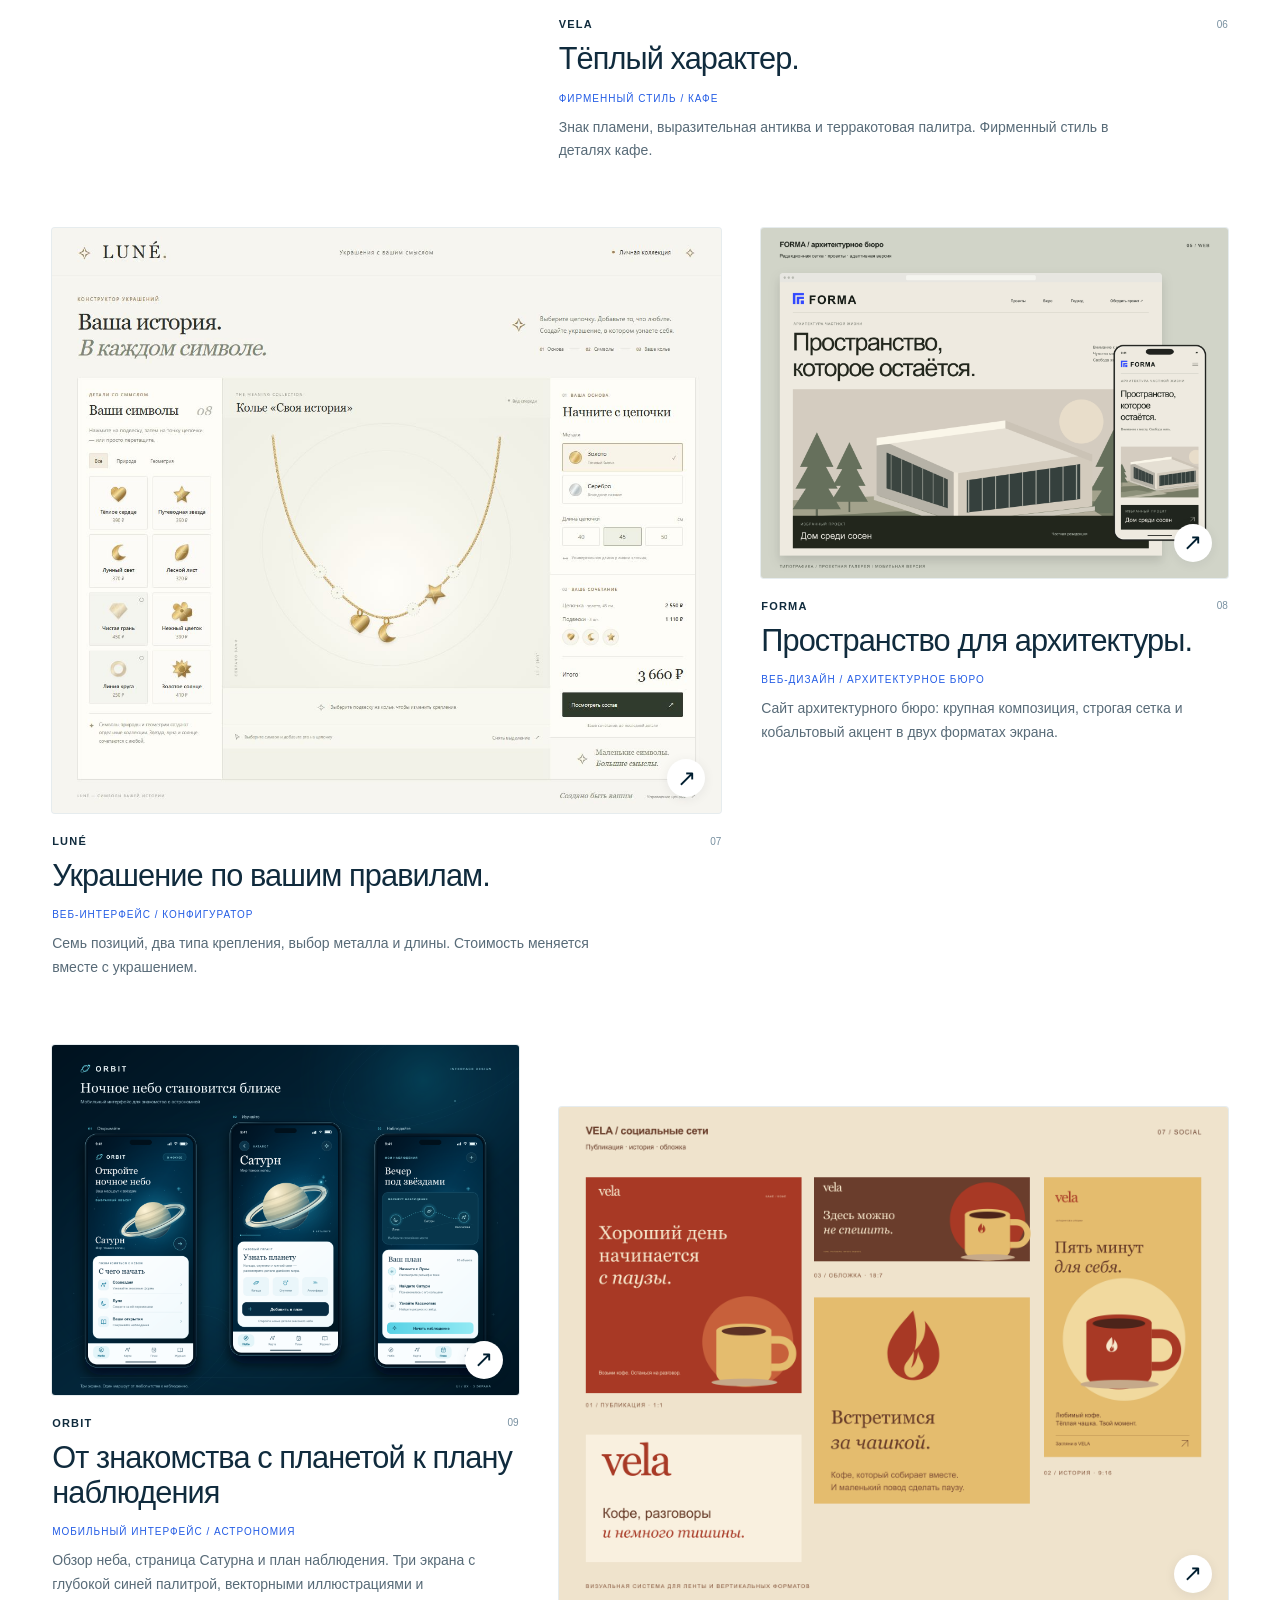
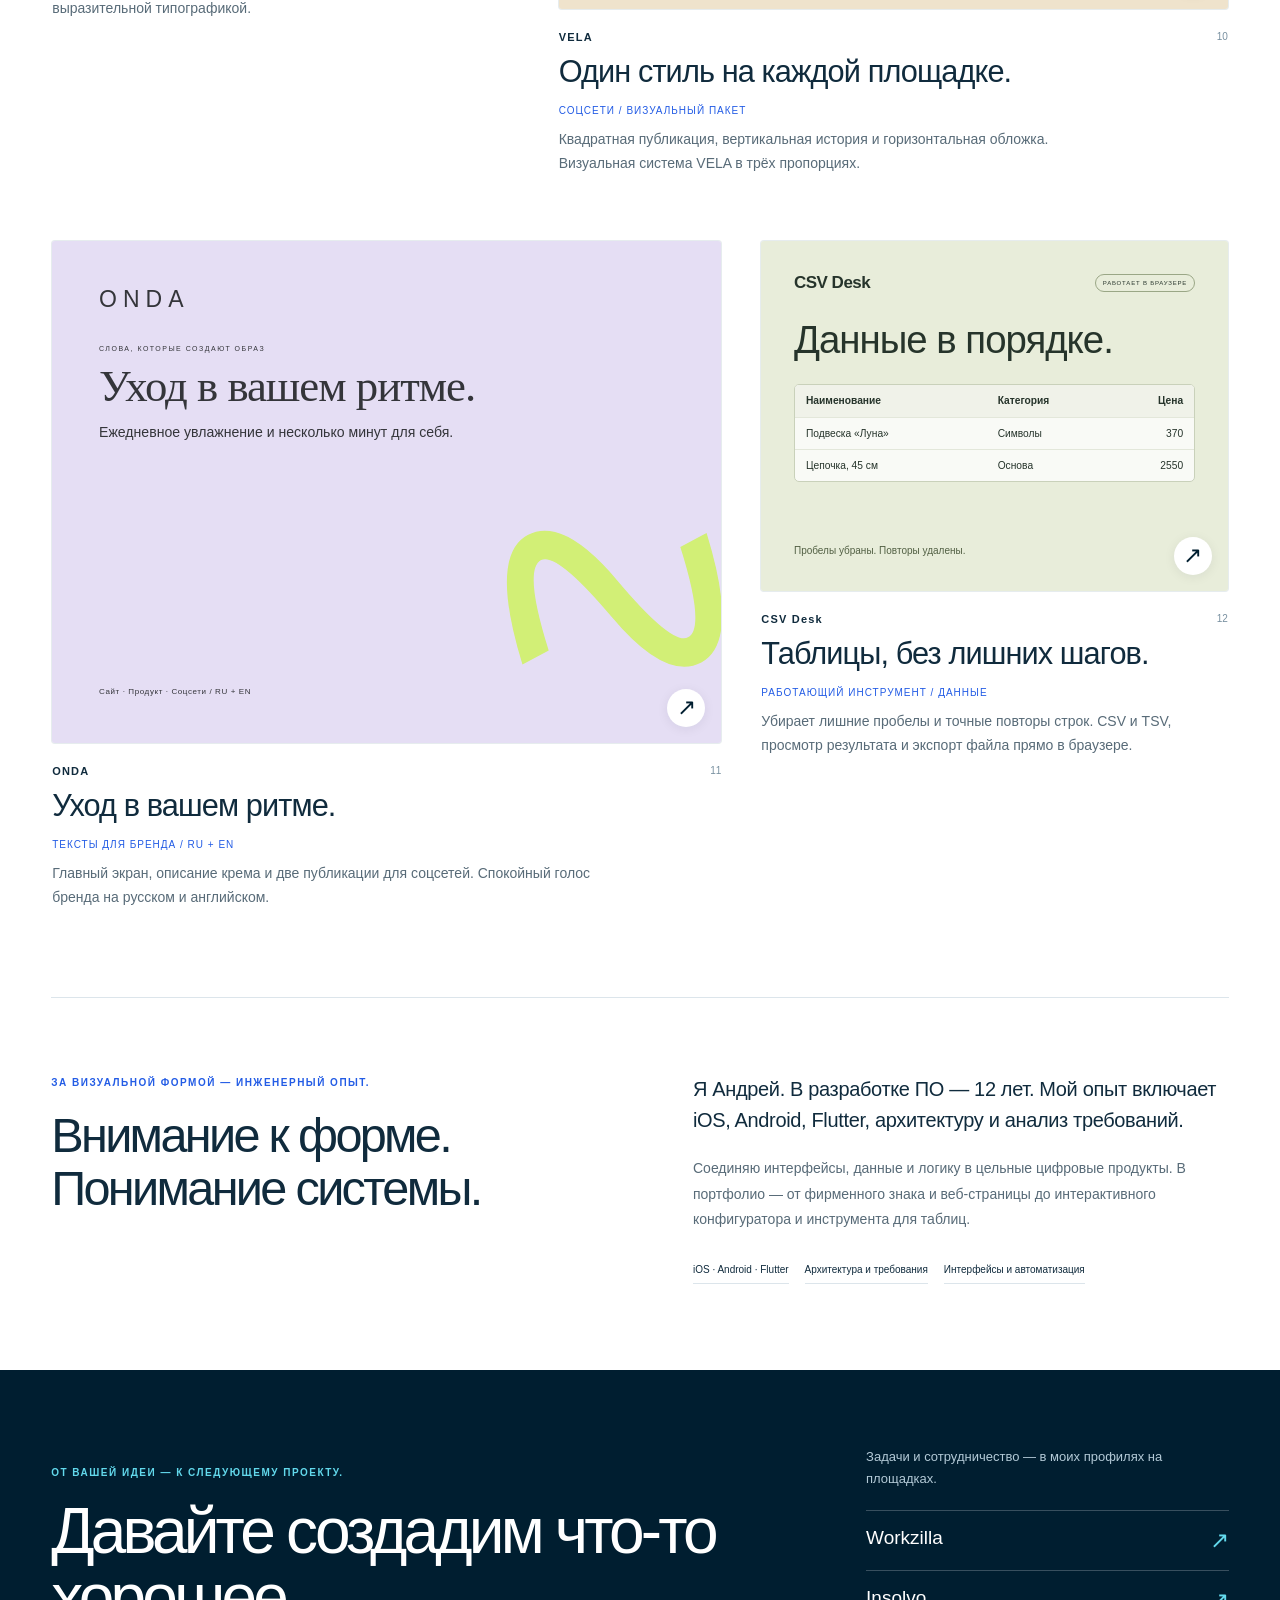
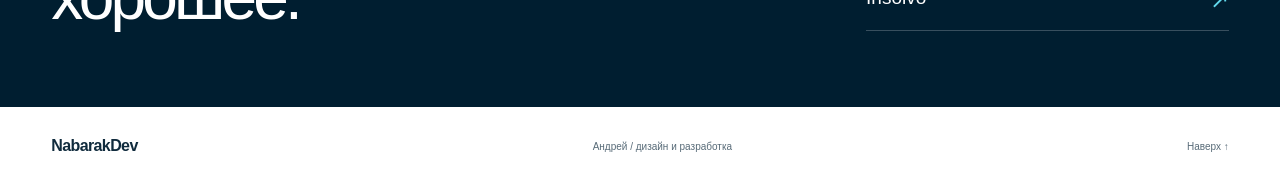
==== commit 23656ee7: "Publish expressive portfolio with twelve project stories" ====
--- a/index.html
+++ b/index.html
@@ -5,13 +5,14 @@
   <meta name="viewport" content="width=device-width, initial-scale=1">
   <title>NabarakDev — дизайн и разработка</title>
   <meta name="description" content="Андрей, NabarakDev. Дизайн и разработка: сайты, мобильные интерфейсы, фирменный стиль и инструменты для данных. 12 лет в разработке ПО.">
-  <meta name="theme-color" content="#f5f4ef">
+  <meta name="theme-color" content="#001e30">
   <link rel="icon" href="assets/favicon.svg" type="image/svg+xml">
-  <link rel="stylesheet" href="assets/portfolio-v2.css">
-  <script type="module" src="assets/portfolio-v2.mjs"></script>
+  <link rel="stylesheet" href="assets/portfolio-v3.css">
+  <script type="module" src="assets/portfolio-v3.mjs"></script>
 </head>
 <body id="top">
   <a class="skip-link" href="#main" data-copy="skip">К содержимому</a>
+  <div class="header-surface">
   <header class="site-header shell">
     <a class="wordmark" href="#top" aria-label="NabarakDev"><span class="brand-mark" aria-hidden="true">N/</span><span>Nabarak<span class="wordmark-light">Dev</span></span></a>
     <nav class="header-nav" aria-label="Главная навигация" data-copy-aria="navigation">
@@ -24,20 +25,23 @@
       <button type="button" data-lang="en" aria-pressed="false" aria-label="English">EN</button>
     </div>
   </header>
+  </div>
   <main id="main" tabindex="-1">
-    <section class="hero shell" aria-labelledby="hero-title">
+    <section class="hero-stage" aria-labelledby="hero-title">
+    <div class="hero shell">
       <div class="hero-copy">
         <p class="eyebrow"><span class="status-dot" aria-hidden="true"></span><span data-copy="heroEyebrow">Андрей / независимый специалист</span></p>
         <h1 id="hero-title"><span data-copy="headline1">Идеи</span><span data-copy="headline2">обретают</span><em data-copy="headline3">форму.</em></h1>
         <p class="hero-intro" data-copy="heroIntro">Выразительный дизайн и продуманная разработка. Создаю сайты, приложения и цифровые материалы, в которых форма работает вместе с логикой.</p>
         <a class="hero-link" href="#work"><span data-copy="explore">Смотреть работы</span><span aria-hidden="true">↓</span></a>
       </div>
-      <div class="hero-art">
-        <div class="hero-art-top"><span>SELECTED / 01</span><span aria-hidden="true">✳</span></div>
-        <img src="assets/onda-website.png" width="1600" height="1200" alt="ONDA: интернет-магазин ухода за кожей, широкий и мобильный экраны в лавандовой палитре" data-copy-alt="heroAlt" fetchpriority="high">
-        <div class="hero-art-bottom"><span data-copy="heroArtLabel">ONDA / веб-дизайн</span><span>DESIGN + CODE</span></div>
-      </div>
+      <button class="hero-art" id="featured-project" type="button" aria-label="Смотреть работу" data-copy-aria="view">
+        <span class="hero-art-top"><span data-copy="heroSelected">В ФОКУСЕ / 01</span><span aria-hidden="true">↗</span></span>
+        <img id="hero-image" src="assets/orbit-interface-ru-v3.png" width="1600" height="1200" alt="ORBIT: три мобильных экрана с Сатурном, обзором неба и планом наблюдения в синей палитре" data-copy-alt="heroAlt" fetchpriority="high">
+        <span class="hero-art-bottom"><span data-copy="heroArtLabel">ORBIT / мобильный интерфейс</span><span data-copy="heroMediaType">UI / 3 ЭКРАНА</span></span>
+      </button>
       <div class="specialism-strip"><span data-copy="stripDesign">Дизайн</span><i aria-hidden="true">✳</i><span>iOS / Android / Flutter</span><i aria-hidden="true">✳</i><span data-copy="stripWeb">Веб-интерфейсы</span><i aria-hidden="true">✳</i><span data-copy="stripData">Данные и автоматизация</span></div>
+    </div>
     </section>
     <section class="work-section shell" id="work" aria-labelledby="work-title">
       <div class="section-heading"><div><p class="eyebrow" data-copy="workEyebrow">Визуальные решения. Работающие инструменты.</p><h2 id="work-title" data-copy="workTitle">Работы по направлениям.</h2></div><p class="section-note" data-copy="workIntro">Сайты и интерфейсы, айдентика и тексты. Выберите то, что ближе к вашей задаче.</p></div>
@@ -53,6 +57,18 @@
     <section class="contact-section" id="platforms" aria-labelledby="contact-title"><div class="shell contact-inner"><div><p class="eyebrow" data-copy="contactEyebrow">От вашей идеи — к следующему проекту.</p><h2 id="contact-title" data-copy="contactTitle">Давайте создадим что-то хорошее.</h2></div><div class="contact-actions"><p data-copy="contactIntro">Задачи и сотрудничество — в моих профилях на площадках.</p><a href="https://work-zilla.com/portfolio/wspwuu" target="_blank" rel="noopener noreferrer">Workzilla <span aria-hidden="true">↗</span></a><a href="https://insolvo.com/portfolio/sPhbbV" target="_blank" rel="noopener noreferrer">Insolvo <span aria-hidden="true">↗</span></a></div></div></section>
   </main>
   <footer class="site-footer shell"><a class="footer-wordmark" href="#top">NabarakDev</a><span data-copy="footerRole">Андрей / дизайн и разработка</span><a class="back-top" href="#top"><span data-copy="top">Наверх</span> ↑</a></footer>
-  <dialog class="project-dialog" id="project-dialog" aria-labelledby="dialog-title"><div class="dialog-bar"><span class="dialog-brand">NabarakDev / <span data-copy="projectLabel">работа</span></span><button type="button" class="dialog-close" id="dialog-close" aria-label="Закрыть просмотр" data-copy-aria="close"><span data-copy="close">Закрыть</span><span aria-hidden="true">×</span></button></div><div class="dialog-content" id="dialog-content"></div></dialog>
+  <dialog class="project-dialog" id="project-dialog" aria-labelledby="dialog-title">
+    <div class="dialog-bar">
+      <span class="dialog-brand">NabarakDev / <span data-copy="projectLabel">работа</span></span>
+      <div class="dialog-controls">
+        <div class="language" role="group" aria-label="Язык сайта" data-copy-aria="language">
+          <button type="button" data-lang="ru" aria-pressed="true" aria-label="Русский">RU</button>
+          <button type="button" data-lang="en" aria-pressed="false" aria-label="English">EN</button>
+        </div>
+        <button type="button" class="dialog-close" id="dialog-close" aria-label="Закрыть просмотр" data-copy-aria="close"><span data-copy="close">Закрыть</span><span aria-hidden="true">×</span></button>
+      </div>
+    </div>
+    <div class="dialog-content" id="dialog-content"></div>
+  </dialog>
 </body>
 </html>
--- a/assets/portfolio-v3.css
+++ b/assets/portfolio-v3.css
@@ -0,0 +1,383 @@
+@charset "UTF-8";
+:root {
+  color-scheme: light;
+  --paper: #fff;
+  --ink: #102b3d;
+  --muted: #586b78;
+  --line: #dce5eb;
+  --navy: #001e30;
+  --navy-light: #06374e;
+  --cyan: #62d9ec;
+  --cobalt: #235ce5;
+  font-family: Arial, Helvetica, sans-serif;
+  color: var(--ink);
+  background: var(--paper);
+  font-synthesis: none;
+  scroll-behavior: smooth;
+}
+* { box-sizing: border-box; }
+body { margin: 0; min-width: 0; }
+button, a { -webkit-tap-highlight-color: transparent; touch-action: manipulation; }
+button { font: inherit; color: inherit; cursor: pointer; }
+a { color: inherit; text-decoration: none; }
+button:disabled { cursor: default; }
+img, video { display: block; max-width: 100%; height: auto; }
+h1, h2, h3, h4, p, figure { margin: 0; }
+a:focus-visible, button:focus-visible { outline: 3px solid var(--cobalt); outline-offset: 5px; }
+::selection { background: var(--cyan); color: var(--navy); }
+.shell { width: min(100% - clamp(32px, 8vw, 128px), 1400px); margin-inline: auto; }
+.sr-only { position: absolute; width: 1px; height: 1px; padding: 0; margin: -1px; overflow: hidden; clip: rect(0,0,0,0); white-space: nowrap; border: 0; }
+.skip-link { position: fixed; top: 12px; left: 16px; transform: translateY(-200%); background: white; color: var(--navy); padding: 12px 18px; z-index: 30; }
+.skip-link:focus { transform: none; }
+.header-surface { background: var(--navy); color: white; }
+.site-header { display: flex; align-items: center; gap: 36px; min-height: 96px; border-bottom: 1px solid #ffffff26; }
+.wordmark { display: flex; align-items: center; gap: 11px; font-size: 22px; font-weight: 700; letter-spacing: -.8px; white-space: nowrap; }
+.wordmark-light { font-weight: 400; }
+.brand-mark { display: flex; align-items: center; justify-content: center; width: 37px; height: 37px; background: var(--cyan); color: var(--navy); font-size: 19px; letter-spacing: -3px; padding-right: 3px; }
+.header-nav { margin-left: auto; display: flex; align-items: center; gap: 28px; font-size: 13px; }
+.header-nav a { padding-block: 12px; white-space: nowrap; }
+.header-nav a:hover { color: var(--cyan); }
+.language { display: flex; align-items: center; gap: 2px; padding: 3px; border: 1px solid var(--line); border-radius: 99px; flex-shrink: 0; }
+.language button { border: 0; background: transparent; border-radius: 99px; font-size: 11px; padding: 8px 9px; }
+.language button[aria-pressed=true] { background: var(--navy); color: white; }
+.site-header .language { border-color: #ffffff40; }
+.site-header .language button[aria-pressed=true] { background: var(--cyan); color: var(--navy); }
+.site-header :focus-visible, .hero-stage :focus-visible, .contact-section :focus-visible { outline-color: var(--cyan); }
+.hero-stage { position: relative; background: radial-gradient(ellipse at 87% 25%, #07455c 0, transparent 49%), var(--navy); color: white; overflow: hidden; }
+.hero { padding-top: 60px; display: grid; grid-template-columns: minmax(0, .86fr) minmax(0, 1.14fr); column-gap: 6%; align-items: center; }
+.eyebrow { text-transform: uppercase; font-size: 10px; font-weight: 700; letter-spacing: 1.5px; line-height: 1.7; }
+.hero .eyebrow { display: flex; gap: 9px; align-items: center; color: #b6d3df; }
+.status-dot { width: 7px; height: 7px; border-radius: 50%; background: var(--cyan); flex-shrink: 0; box-shadow: 0 0 16px #62d9ec80; }
+.hero h1 { font-size: clamp(64px, 7.7vw, 116px); font-weight: 500; line-height: .94; letter-spacing: -.075em; margin: 29px 0; }
+.hero h1 span, .hero h1 em { display: block; font-style: normal; }
+.hero h1 em { font-family: Georgia, 'Times New Roman', serif; font-weight: 400; letter-spacing: -.065em; color: var(--cyan); }
+.hero-intro { max-width: 375px; font-size: 15px; line-height: 1.7; color: #bdd0db; }
+.hero-link { display: inline-flex; align-items: center; justify-content: space-between; gap: 54px; font-size: 13px; font-weight: 700; padding: 15px 0 12px; border-bottom: 1px solid #62d9ec90; margin-top: 20px; }
+.hero-link:hover { color: var(--cyan); }
+.hero-art { display: block; width: 100%; min-width: 0; padding: 0; background: #001b2b; color: #d9f8ff; border: 1px solid #72d7ed38; text-align: left; border-radius: 6px; overflow: hidden; box-shadow: 0 30px 80px #000b1840; }
+.hero-art-top, .hero-art-bottom { display: flex; justify-content: space-between; align-items: center; gap: 12px; font-size: 9px; letter-spacing: 1.2px; padding: 15px 20px; }
+.hero-art-top { border-bottom: 1px solid #72d7ed24; color: #a1d8e7; }
+.hero-art-top span:last-child { font-size: 22px; line-height: 1; transition: transform .2s; }
+.hero-art:hover .hero-art-top span:last-child { transform: translate(2px,-2px); }
+.hero-art img { width: 100%; height: auto; }
+.hero-art-bottom { font-size: 9px; letter-spacing: .5px; border-top: 1px solid #72d7ed24; }
+.hero-art-bottom span:last-child { color: #8bb5c7; font-size: 8px; white-space: nowrap; }
+.specialism-strip { grid-column: 1 / -1; display: flex; justify-content: space-between; align-items: center; flex-wrap: wrap; gap: 14px 18px; margin-top: 60px; padding: 23px 0; border-top: 1px solid #ffffff26; font-size: 11px; color: #d7e9f2; }
+.specialism-strip i { font-size: 19px; font-style: normal; font-weight: 400; color: var(--cyan); }
+.work-section { padding-top: 94px; padding-bottom: 88px; scroll-margin-top: 28px; }
+.section-heading { display: flex; justify-content: space-between; gap: 36px; align-items: flex-end; }
+.section-heading .eyebrow, .about-heading .eyebrow { color: var(--cobalt); }
+.section-heading h2 { font-size: clamp(36px, 4.2vw, 64px); font-weight: 500; letter-spacing: -.055em; line-height: 1.05; margin-top: 16px; max-width: 680px; }
+.section-note { font-size: 14px; line-height: 1.7; color: var(--muted); max-width: 280px; }
+.filters { display: flex; flex-wrap: wrap; gap: 8px; margin-top: 36px; }
+.filter-button { padding: 12px 17px; border: 1px solid var(--line); border-radius: 99px; background: white; font-size: 12px; line-height: 1.3; transition: background .2s, border-color .2s; }
+.filter-button:hover { border-color: var(--cobalt); background: #f2f7ff; }
+.filter-button[aria-pressed=true] { background: var(--navy); color: white; border-color: var(--navy); }
+.category-intro { margin: 30px 0 38px; padding: 23px 0 0; border-top: 1px solid var(--line); display: grid; grid-template-columns: minmax(0, 1fr) minmax(0, 1.2fr) auto; gap: 24px; align-items: start; }
+.category-intro h3 { font-size: 22px; line-height: 1.25; font-weight: 500; letter-spacing: -.5px; }
+.category-intro p { font-size: 13px; line-height: 1.7; color: var(--muted); max-width: 530px; }
+.result-count { font-size: 10px; text-transform: uppercase; letter-spacing: 1px; white-space: nowrap; line-height: 1.8; color: var(--cobalt); }
+.project-grid { display: grid; grid-template-columns: repeat(12, minmax(0,1fr)); gap: 64px 38px; align-items: start; }
+.project-card { min-width: 0; grid-column: span 6; }
+.project-card:nth-child(4n+1), .project-card:nth-child(4n+4) { grid-column: span 5; }
+.project-card:nth-child(4n+2), .project-card:nth-child(4n+3) { grid-column: span 7; }
+.project-card:nth-child(4n+2) { padding-top: 62px; }
+.project-preview { display: block; width: 100%; padding: 0; position: relative; overflow: hidden; border: 1px solid #102b3d0c; background: #f1f5f7; text-align: left; border-radius: 4px; isolation: isolate; }
+.project-image { width: 100%; height: auto; }
+.preview-arrow { position: absolute; bottom: 16px; right: 16px; width: 38px; height: 38px; border-radius: 50%; display: flex; align-items: center; justify-content: center; background: white; color: var(--navy); box-shadow: 0 2px 12px #001e3012; font-size: 23px; transition: background .2s, transform .2s; z-index: 2; }
+.project-preview:hover .preview-arrow { background: var(--cyan); transform: translate(2px,-2px); }
+.project-meta { padding: 21px 1px 0; }
+.project-meta-top { display: flex; justify-content: space-between; gap: 14px; align-items: center; }
+.project-brand { font-size: 11px; font-weight: 700; letter-spacing: 1.2px; }
+.project-index { font-size: 10px; color: #7890a0; }
+.project-title { font-size: clamp(23px, 2.4vw, 35px); line-height: 1.15; font-weight: 500; letter-spacing: -.9px; margin-top: 11px; }
+.project-type { font-size: 10px; text-transform: uppercase; letter-spacing: 1px; margin-top: 14px; color: var(--cobalt); line-height: 1.6; }
+.project-description { font-size: 14px; line-height: 1.7; color: var(--muted); max-width: 560px; margin-top: 9px; }
+.copy-visual { aspect-ratio: 4/3; min-height: 320px; padding: 7%; position: relative; overflow: hidden; background: #e5def4; display: flex; flex-direction: column; isolation: isolate; color: #34353a; }
+.copy-visual-brand { font-size: 23px; letter-spacing: 6px; line-height: 1; }
+.copy-visual-kicker { font-size: 7px; letter-spacing: 1.5px; margin-top: 6%; }
+.copy-visual-title { font-family: Georgia,'Times New Roman',serif; font-size: clamp(30px, 3.5vw, 57px); line-height: 1.02; letter-spacing: -1px; margin-top: 12px; max-width: 80%; position: relative; z-index: 1; }
+.copy-visual-body { font-size: clamp(11px, 1.1vw, 15px); line-height: 1.55; max-width: 70%; margin-top: 12px; z-index: 1; }
+.copy-visual-footer { margin-top: auto; font-size: 8px; letter-spacing: .6px; z-index: 1; padding-top: 17px; }
+.copy-wave { position: absolute; right: -6%; bottom: 5%; font-family: Georgia,serif; line-height: .7; font-size: clamp(200px,28vw,450px); color: #d2ef76; z-index: 0; transform: rotate(-28deg); }
+.csv-visual { min-height: 350px; background: #e8edda; color: #26342b; padding: 7%; display: flex; flex-direction: column; }
+.csv-visual-top { display: flex; justify-content: space-between; align-items: center; gap: 8px; }
+.csv-visual-brand { font-size: 17px; font-weight: 700; letter-spacing: -.5px; }
+.csv-visual-badge { font-size: 6px; letter-spacing: .8px; border: 1px solid #9aa786; border-radius: 20px; padding: 5px 7px; white-space: nowrap; }
+.csv-visual-title { font-size: clamp(26px, 3vw, 43px); line-height: 1.12; letter-spacing: -1px; margin-top: 25px; max-width: 96%; }
+.csv-card-table { margin-top: 23px; background: #f9faf6; border: 1px solid #c9d1ba; border-radius: 5px; overflow: hidden; }
+.csv-card-row { display: grid; grid-template-columns: 1.5fr 1fr .45fr; gap: 6px; padding: 9px 11px; border-bottom: 1px solid #e3e7da; font-size: clamp(8px,.8vw,11px); line-height: 1.3; }
+.csv-card-row:last-child { border-bottom: 0; }
+.csv-card-head { background: #f0f2e9; font-weight: 700; }
+.csv-card-row span { min-width: 0; overflow-wrap: anywhere; }
+.csv-card-row span:last-child { text-align: right; }
+.csv-visual-result { font-size: 10px; margin-top: auto; padding-top: 20px; color: #526044; line-height: 1.5; }
+.about-section { padding: 76px 0 86px; border-top: 1px solid var(--line); display: grid; grid-template-columns: minmax(0,1fr) minmax(0,1fr); gap: 9%; scroll-margin-top: 28px; }
+.about-heading h2 { font-size: clamp(34px,3.8vw,57px); font-weight: 500; letter-spacing: -.055em; line-height: 1.08; margin-top: 18px; max-width: 520px; }
+.about-copy p { font-size: 14px; line-height: 1.8; color: var(--muted); }
+.about-copy .about-lead { font-size: 20px; line-height: 1.55; color: var(--ink); letter-spacing: -.35px; margin-bottom: 20px; }
+.expertise-tags { display: flex; flex-wrap: wrap; gap: 7px; margin-top: 24px; }
+.expertise-tags span { font-size: 10px; border-bottom: 1px solid var(--line); padding: 8px 0; margin-right: 9px; }
+.contact-section { background: var(--navy); color: white; padding: 76px 0; }
+.contact-inner { display: grid; grid-template-columns: minmax(0,1.3fr) minmax(0,.7fr); gap: 12%; align-items: end; }
+.contact-section .eyebrow { color: var(--cyan); }
+.contact-section h2 { font-size: clamp(40px,5vw,72px); font-weight: 500; line-height: 1.03; letter-spacing: -.06em; margin-top: 18px; max-width: 720px; }
+.contact-actions p { font-size: 13px; line-height: 1.7; color: #b3cad7; max-width: 300px; margin-bottom: 20px; }
+.contact-actions a { display: flex; justify-content: space-between; font-size: 19px; padding: 16px 0; border-top: 1px solid #ffffff38; }
+.contact-actions a:last-child { border-bottom: 1px solid #ffffff38; }
+.contact-actions a span { font-size: 23px; color: var(--cyan); }
+.contact-actions a:hover { color: var(--cyan); }
+.site-footer { display: flex; justify-content: space-between; align-items: center; gap: 20px; padding-block: 30px; font-size: 10px; color: var(--muted); }
+.footer-wordmark { font-size: 16px; font-weight: 700; letter-spacing: -.6px; color: var(--ink); }
+.site-footer .back-top { white-space: nowrap; }
+.back-top:hover { color: var(--cobalt); }
+.project-dialog { border: 0; background: white; color: var(--ink); padding: 0; width: min(1120px, calc(100% - 64px)); max-width: none; max-height: calc(100dvh - 64px); overflow: auto; overscroll-behavior: contain; border-radius: 6px; box-shadow: 0 24px 120px #00122080; }
+.project-dialog::backdrop { background: #001525cf; backdrop-filter: blur(7px); }
+.dialog-open { overflow: hidden; }
+.dialog-bar { position: sticky; top: 0; z-index: 5; background: #fffffff5; border-bottom: 1px solid var(--line); display: flex; align-items: center; justify-content: space-between; gap: 20px; padding: 13px 28px; backdrop-filter: blur(12px); }
+.dialog-brand { font-size: 10px; color: var(--muted); }
+.dialog-controls { display: flex; align-items: center; gap: 14px; }
+.dialog-close { background: var(--navy); color: white; border: 0; display: flex; align-items: center; justify-content: space-between; gap: 15px; font-size: 10px; padding: 11px 13px; border-radius: 3px; }
+.dialog-close span:last-child { font-size: 20px; line-height: .8; }
+.dialog-content { padding: 38px; }
+.detail-header { padding: 3px 0 31px; }
+.detail-header .eyebrow { color: var(--cobalt); }
+.detail-header h2 { font-size: clamp(31px,4.5vw,59px); font-weight: 500; letter-spacing: -.055em; line-height: 1.05; margin-top: 18px; max-width: 900px; text-wrap: balance; }
+.case-story { display: grid; grid-template-columns: minmax(0,1fr) minmax(0,1.15fr); column-gap: 45px; row-gap: 28px; padding-bottom: 32px; }
+.case-block { border-top: 1px solid var(--line); padding-top: 17px; min-width: 0; }
+.case-label { font-size: 10px; line-height: 1.5; font-weight: 700; letter-spacing: 1.35px; text-transform: uppercase; color: var(--cobalt); margin-bottom: 13px; }
+.case-task p { font-size: 20px; line-height: 1.5; letter-spacing: -.35px; }
+.case-steps { list-style: none; padding: 0; margin: 0; counter-reset: steps; display: grid; gap: 15px; }
+.case-steps li { display: grid; grid-template-columns: 25px minmax(0,1fr); gap: 12px; font-size: 14px; line-height: 1.7; color: var(--muted); counter-increment: steps; }
+.case-steps li::before { content: '0' counter(steps); color: var(--cobalt); font-size: 10px; line-height: 2.35; font-weight: 700; }
+.case-method-list { display: flex; flex-wrap: wrap; gap: 9px 18px; list-style: none; padding: 0; margin: 0; }
+.case-method-list li { font-size: 12px; line-height: 1.5; color: var(--muted); padding-bottom: 7px; border-bottom: 1px solid var(--line); }
+.case-result { background: var(--navy); color: #f2fbff; border: 0; padding: 21px 23px 23px; border-radius: 3px; }
+.case-result .case-label { color: var(--cyan); }
+.case-result p { font-size: 15px; line-height: 1.7; }
+.detail-media { padding-top: 5px; }
+.media-heading { font-family: Georgia,'Times New Roman',serif; font-weight: 400; font-size: 28px; letter-spacing: -.7px; margin: 0 0 22px; }
+.detail-figure { margin-top: 18px; }
+.detail-image-link { display: block; }
+.detail-image { width: 100%; height: auto; border-radius: 3px; }
+.fullsize-label { display: block; text-align: right; font-size: 10px; color: var(--muted); padding: 10px 0; }
+.detail-video { margin-top: 30px; }
+.detail-video h4 { font-size: 19px; font-weight: 500; margin-bottom: 15px; }
+.detail-video video { width: 100%; height: auto; border-radius: 3px; }
+.tool-link { display: inline-block; margin-top: 26px; padding: 15px 20px; background: var(--navy); color: white; border-radius: 3px; font-size: 14px; }
+.tool-link:hover { background: var(--cobalt); }
+.copy-detail { padding: 4px 36px 32px; background: #e5def4; color: #34353a; border-radius: 3px; }
+.copy-detail-section { padding-top: 31px; }
+.copy-detail-section h3 { font-size: 10px; text-transform: uppercase; letter-spacing: 1.5px; color: #686170; border-bottom: 1px solid #c6bdd8; padding-bottom: 14px; margin-bottom: 20px; }
+.copy-detail-section h4 { font-family: Georgia,'Times New Roman',serif; font-size: 29px; font-weight: 400; line-height: 1.15; letter-spacing: -.5px; margin-top: 23px; }
+.copy-detail-section p { font-size: 16px; line-height: 1.7; max-width: 750px; margin-top: 12px; }
+.csv-detail-visual { max-width: 800px; margin-inline: auto; }
+.csv-detail-visual .csv-visual { min-height: 390px; padding: 40px; }
+.csv-detail-visual .csv-visual-title { font-size: 44px; }
+.csv-detail-visual .csv-visual-brand { font-size: 25px; }
+.csv-detail-visual .csv-card-row { font-size: 14px; padding: 15px; }
+.csv-detail-visual .csv-visual-badge { font-size: 8px; }
+.csv-detail-visual .csv-visual-result { font-size: 12px; }
+.noscript-note { padding: 25px 0; color: var(--muted); font-size: 13px; }
+@media (min-width: 1500px) {
+  .hero h1 { font-size: 124px; }
+  .hero { column-gap: 7%; }
+}
+@media (max-width: 1050px) {
+  .site-header { gap: 24px; }
+  .header-nav { gap: 18px; }
+  .hero { padding-top: 48px; column-gap: 4%; grid-template-columns: minmax(0,.9fr) minmax(0,1.1fr); }
+  .hero h1 { font-size: clamp(59px,8vw,83px); }
+  .hero-intro { font-size: 14px; }
+  .hero-art-top, .hero-art-bottom { padding: 13px; }
+  .specialism-strip { font-size: 10px; gap: 12px; margin-top: 45px; }
+  .work-section { padding-top: 70px; }
+  .category-intro { grid-template-columns: minmax(0,1fr) minmax(0,1.3fr); gap: 12px 24px; }
+  .result-count { grid-column: 1/-1; }
+  .project-grid { gap: 45px 25px; }
+  .project-card:nth-child(n) { grid-column: span 6; padding-top: 0; }
+  .project-title { font-size: 27px; }
+  .project-description { font-size: 13px; }
+  .copy-visual-title { font-size: 35px; }
+  .copy-visual-body { font-size: 12px; max-width: 85%; }
+  .copy-visual { min-height: 310px; }
+  .csv-visual { min-height: 325px; }
+  .csv-visual-title { font-size: 32px; }
+  .about-section { gap: 7%; }
+  .contact-inner { gap: 8%; }
+}
+@media (max-width: 760px) {
+  .site-header { min-height: 82px; gap: 18px; }
+  .wordmark { font-size: 19px; }
+  .brand-mark { width: 32px; height: 32px; font-size: 17px; }
+  .header-nav { gap: 16px; font-size: 11px; }
+  .header-nav a:last-child { display: none; }
+  .language { margin-left: auto; }
+  .hero { padding-top: 37px; grid-template-columns: 1fr; gap: 0; }
+  .hero-copy { display: grid; grid-template-columns: minmax(0,1fr) minmax(0,.95fr); column-gap: 26px; align-items: start; }
+  .hero .eyebrow { grid-column: 1/-1; }
+  .hero h1 { font-size: clamp(63px,11vw,82px); margin: 26px 0; }
+  .hero-intro { align-self: center; max-width: 290px; font-size: 14px; margin-top: 25px; }
+  .hero-link { grid-column: 2; justify-self: start; align-self: end; margin-top: -47px; margin-bottom: 23px; gap: 25px; }
+  .hero-art { margin-top: 15px; }
+  .hero-art-top, .hero-art-bottom { padding: 13px 17px; }
+  .specialism-strip { margin-top: 34px; justify-content: center; font-size: 10px; gap: 9px 15px; padding: 20px 0; }
+  .specialism-strip i { font-size: 15px; }
+  .specialism-strip i:last-of-type { display: none; }
+  .section-heading { display: block; }
+  .section-heading h2 { font-size: 44px; }
+  .section-note { max-width: 400px; margin-top: 17px; }
+  .filters { gap: 7px; margin-top: 28px; }
+  .filter-button { font-size: 11px; padding: 10px 13px; }
+  .category-intro { margin-top: 25px; margin-bottom: 28px; grid-template-columns: 1fr auto; }
+  .category-intro h3 { font-size: 21px; }
+  .category-intro p { grid-column: 1/-1; grid-row: 2; }
+  .result-count { grid-column: 2; grid-row: 1; font-size: 9px; }
+  .project-grid { gap: 38px 21px; }
+  .project-title { font-size: 25px; }
+  .project-brand { font-size: 10px; }
+  .project-type { font-size: 9px; letter-spacing: .7px; }
+  .project-meta { padding-top: 16px; }
+  .copy-visual-title { font-size: 30px; max-width: 90%; }
+  .copy-visual-kicker { font-size: 6px; letter-spacing: .9px; }
+  .copy-visual-brand { font-size: 18px; }
+  .copy-visual-footer { font-size: 7px; }
+  .copy-wave { font-size: 240px; }
+  .csv-visual-brand { font-size: 13px; }
+  .csv-visual-badge { font-size: 5px; padding: 4px; }
+  .csv-visual-title { font-size: 28px; letter-spacing: -.7px; }
+  .csv-card-row { font-size: 8px; padding: 8px; }
+  .csv-visual-result { font-size: 9px; }
+  .about-section { padding: 54px 0 60px; grid-template-columns: 1fr; gap: 28px; }
+  .about-heading h2 { font-size: 42px; max-width: 530px; }
+  .about-copy { max-width: 570px; }
+  .about-copy .about-lead { font-size: 19px; }
+  .contact-section { padding: 52px 0; }
+  .contact-inner { grid-template-columns: 1fr; gap: 33px; }
+  .contact-section h2 { font-size: 54px; max-width: 580px; }
+  .contact-actions { max-width: 420px; width: 100%; }
+  .contact-actions p { max-width: 370px; }
+  .site-footer { flex-wrap: wrap; font-size: 9px; gap: 15px; }
+  .project-dialog { width: calc(100% - 28px); max-height: calc(100dvh - 28px); }
+  .dialog-bar { padding: 12px 19px; }
+  .dialog-content { padding: 27px; }
+  .case-story { column-gap: 25px; row-gap: 24px; }
+  .case-task p { font-size: 18px; }
+  .case-steps li { font-size: 13px; grid-template-columns: 20px minmax(0,1fr); gap: 8px; }
+  .case-result { padding: 18px; }
+  .case-result p { font-size: 14px; }
+  .copy-detail { padding: 0 24px 26px; }
+  .copy-detail-section p { font-size: 15px; }
+  .copy-detail-section h4 { font-size: 26px; }
+}
+@media (max-width: 540px) {
+  .shell { width: calc(100% - 36px); }
+  .site-header { min-height: 76px; gap: 12px; }
+  .wordmark { gap: 8px; font-size: 18px; }
+  .brand-mark { width: 30px; height: 30px; font-size: 16px; }
+  .header-nav { margin-left: auto; }
+  .header-nav a { font-size: 11px; }
+  .header-nav a:nth-child(2) { display: none; }
+  .language { margin-left: 0; }
+  .language button { font-size: 10px; padding: 7px; }
+  .hero { padding-top: 29px; }
+  .hero-copy { display: block; }
+  .eyebrow { font-size: 9px; letter-spacing: 1.2px; }
+  .hero h1 { font-size: clamp(54px,16.2vw,83px); margin: 25px 0 24px; line-height: .94; }
+  .hero-intro { font-size: 14px; line-height: 1.7; max-width: 360px; margin: 0; }
+  .hero-link { margin: 15px 0 18px; font-size: 12px; gap: 38px; }
+  .hero-art { margin-top: 16px; border-radius: 4px; }
+  .hero-art-top, .hero-art-bottom { padding: 12px 13px; font-size: 8px; }
+  .hero-art-bottom span:last-child { font-size: 7px; }
+  .specialism-strip { margin-top: 30px; font-size: 9px; gap: 10px 12px; justify-content: flex-start; padding: 19px 0; }
+  .specialism-strip i { font-size: 13px; }
+  .specialism-strip i:nth-of-type(2) { display: none; }
+  .work-section { padding-top: 48px; padding-bottom: 52px; }
+  .section-heading h2 { font-size: 37px; }
+  .section-note { font-size: 13px; margin-top: 15px; max-width: 330px; }
+  .filters { margin-top: 25px; gap: 7px; }
+  .filter-button { font-size: 11px; padding: 10px 12px; }
+  .category-intro { margin-top: 24px; padding-top: 20px; gap: 11px 12px; }
+  .category-intro h3 { font-size: 20px; line-height: 1.25; max-width: 255px; }
+  .category-intro p { font-size: 13px; line-height: 1.7; }
+  .result-count { font-size: 8px; padding-top: 4px; }
+  .project-grid { grid-template-columns: minmax(0,1fr); gap: 37px; }
+  .project-card:nth-child(n) { grid-column: auto; }
+  .project-title { font-size: 28px; }
+  .project-description { font-size: 13px; max-width: 420px; }
+  .project-brand { font-size: 11px; }
+  .project-meta { padding: 18px 1px 0; }
+  .preview-arrow { width: 35px; height: 35px; bottom: 13px; right: 13px; }
+  .copy-visual { min-height: 315px; }
+  .copy-visual-title { font-size: clamp(32px,8.5vw,46px); max-width: 85%; }
+  .copy-visual-body { font-size: 12px; max-width: 76%; }
+  .copy-visual-brand { font-size: 21px; }
+  .copy-visual-kicker { font-size: 7px; }
+  .copy-wave { font-size: 310px; }
+  .csv-visual-brand { font-size: 16px; }
+  .csv-visual-badge { font-size: 6px; padding: 5px 6px; }
+  .csv-visual-title { font-size: clamp(30px,7.6vw,40px); margin-top: 21px; }
+  .csv-card-table { margin-top: 20px; }
+  .csv-card-row { font-size: 9px; padding: 9px; }
+  .about-section { padding: 45px 0 50px; }
+  .about-heading h2 { font-size: 37px; }
+  .about-copy .about-lead { font-size: 18px; }
+  .about-copy p { font-size: 13px; }
+  .expertise-tags { margin-top: 20px; }
+  .expertise-tags span { font-size: 9px; }
+  .contact-section { padding: 45px 0; }
+  .contact-section h2 { font-size: 44px; }
+  .contact-actions p { font-size: 13px; }
+  .site-footer { padding-block: 26px; }
+  .site-footer > span { order: 3; flex-basis: 100%; }
+  .site-footer .back-top { margin-left: auto; }
+  .project-dialog { width: calc(100% - 16px); max-height: calc(100dvh - 16px); border-radius: 4px; }
+  .dialog-bar { padding: 11px 13px; gap: 9px; }
+  .dialog-brand { font-size: 8px; }
+  .dialog-controls { gap: 8px; }
+  .dialog-controls .language { padding: 2px; }
+  .dialog-controls .language button { padding: 7px 6px; font-size: 9px; }
+  .dialog-close { font-size: 9px; padding: 10px; gap: 9px; }
+  .dialog-content { padding: 24px 17px; }
+  .detail-header { padding-bottom: 24px; }
+  .detail-header h2 { font-size: 34px; margin-top: 15px; }
+  .detail-header .eyebrow { font-size: 8px; letter-spacing: 1px; }
+  .case-story { grid-template-columns: 1fr; gap: 23px; padding-bottom: 29px; }
+  .case-block { padding-top: 15px; }
+  .case-label { font-size: 9px; margin-bottom: 11px; }
+  .case-task p { font-size: 18px; line-height: 1.55; }
+  .case-steps { gap: 13px; }
+  .case-steps li { font-size: 13px; grid-template-columns: 22px minmax(0,1fr); gap: 10px; }
+  .case-method-list { gap: 8px 15px; }
+  .case-method-list li { font-size: 11px; }
+  .case-result { padding: 19px; }
+  .case-result p { font-size: 14px; line-height: 1.7; }
+  .media-heading { font-size: 27px; margin-bottom: 18px; }
+  .detail-figure { margin-top: 13px; }
+  .fullsize-label { font-size: 9px; }
+  .copy-detail { padding: 0 18px 23px; }
+  .copy-detail-section { padding-top: 26px; }
+  .copy-detail-section h3 { font-size: 9px; letter-spacing: 1px; }
+  .copy-detail-section h4 { font-size: 25px; }
+  .copy-detail-section p { font-size: 14px; line-height: 1.7; }
+  .csv-detail-visual .csv-visual { padding: 20px; min-height: 330px; }
+  .csv-detail-visual .csv-visual-title { font-size: 33px; }
+  .csv-detail-visual .csv-visual-brand { font-size: 18px; }
+  .csv-detail-visual .csv-visual-badge { font-size: 6px; padding: 5px; }
+  .csv-detail-visual .csv-card-row { font-size: 10px; padding: 11px 9px; }
+  .csv-detail-visual .csv-visual-result { font-size: 10px; }
+}
+@media (max-width: 350px) {
+  .site-header { gap: 9px; }
+  .wordmark { font-size: 16px; gap: 6px; }
+  .brand-mark { width: 27px; height: 27px; font-size: 15px; }
+  .header-nav a { font-size: 10px; }
+  .site-header .language button { font-size: 9px; padding: 7px 6px; }
+  .csv-visual-top { align-items: flex-start; flex-direction: column; }
+  .csv-visual-title { margin-top: 18px; }
+  .dialog-brand { max-width: 88px; line-height: 1.5; }
+}
+@media (prefers-reduced-motion: reduce) {
+  :root { scroll-behavior: auto; }
+  *, *::before, *::after { transition: none !important; animation: none !important; }
+}
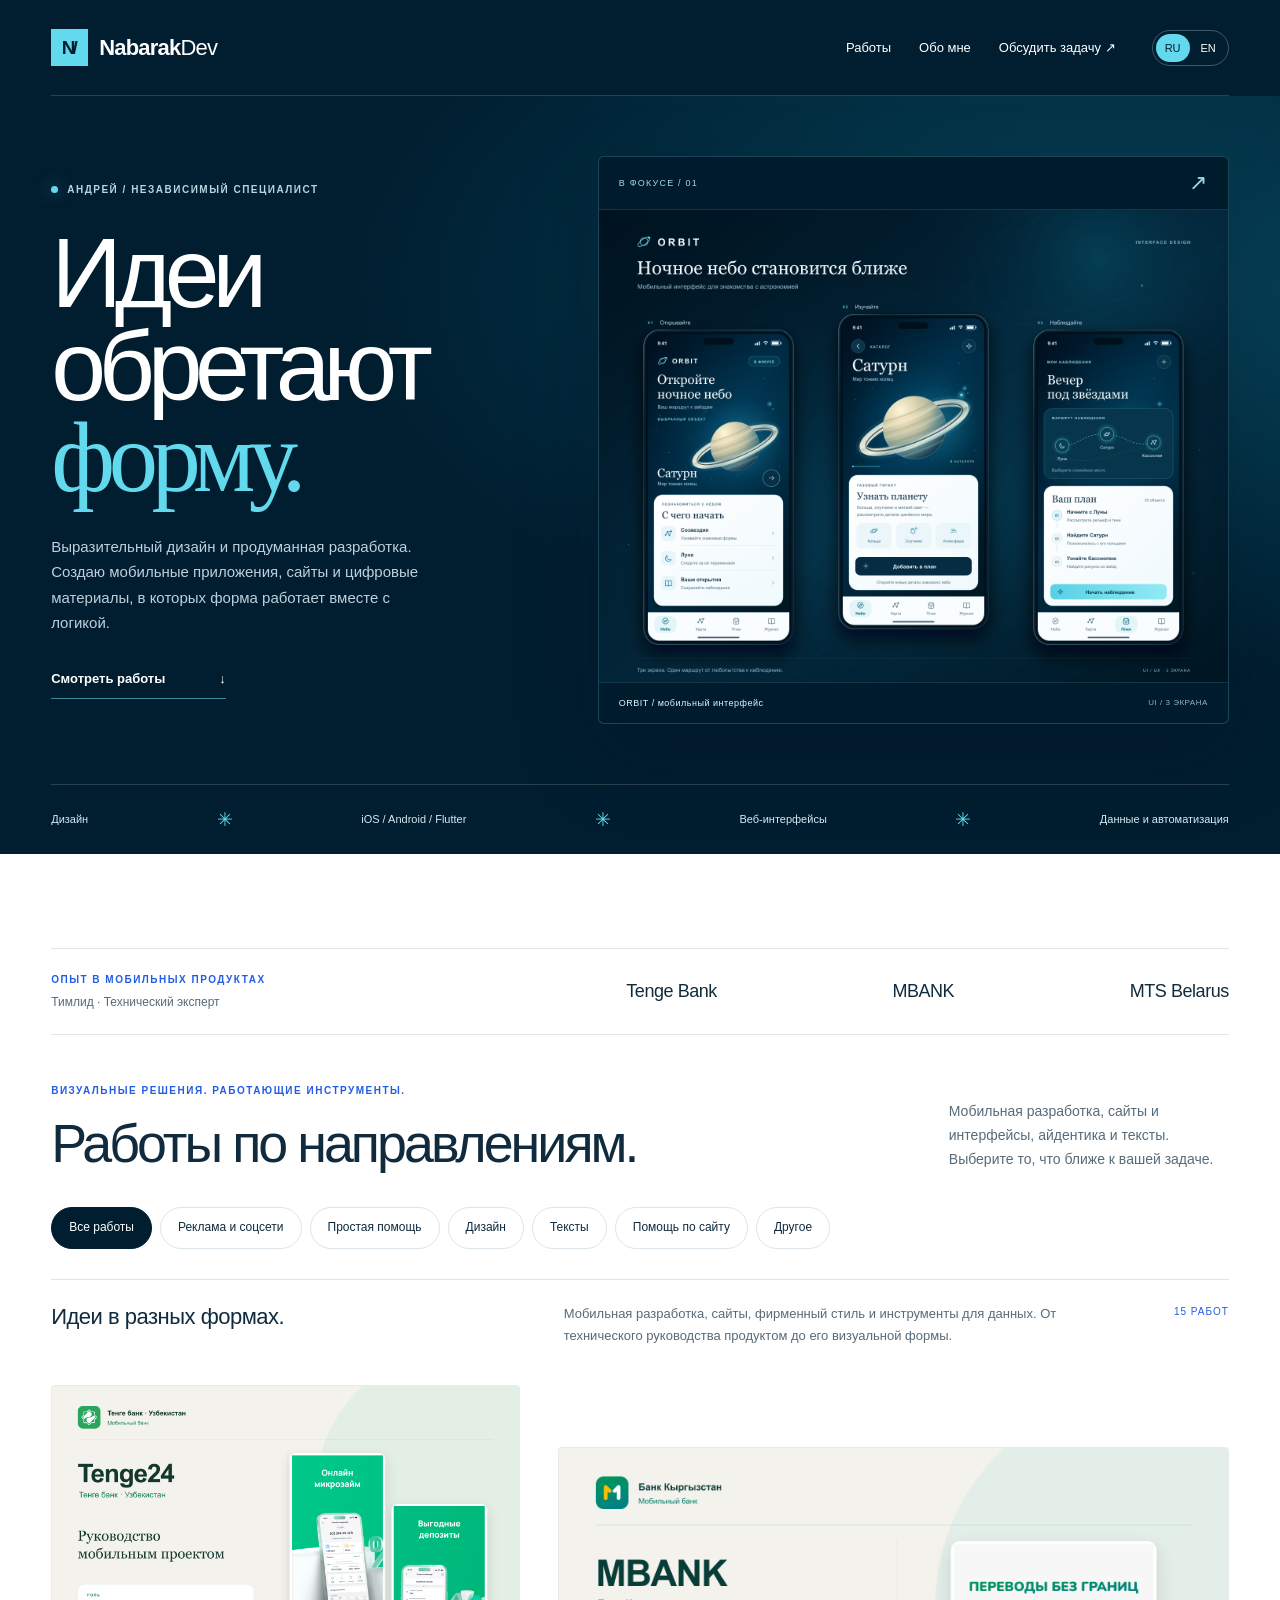
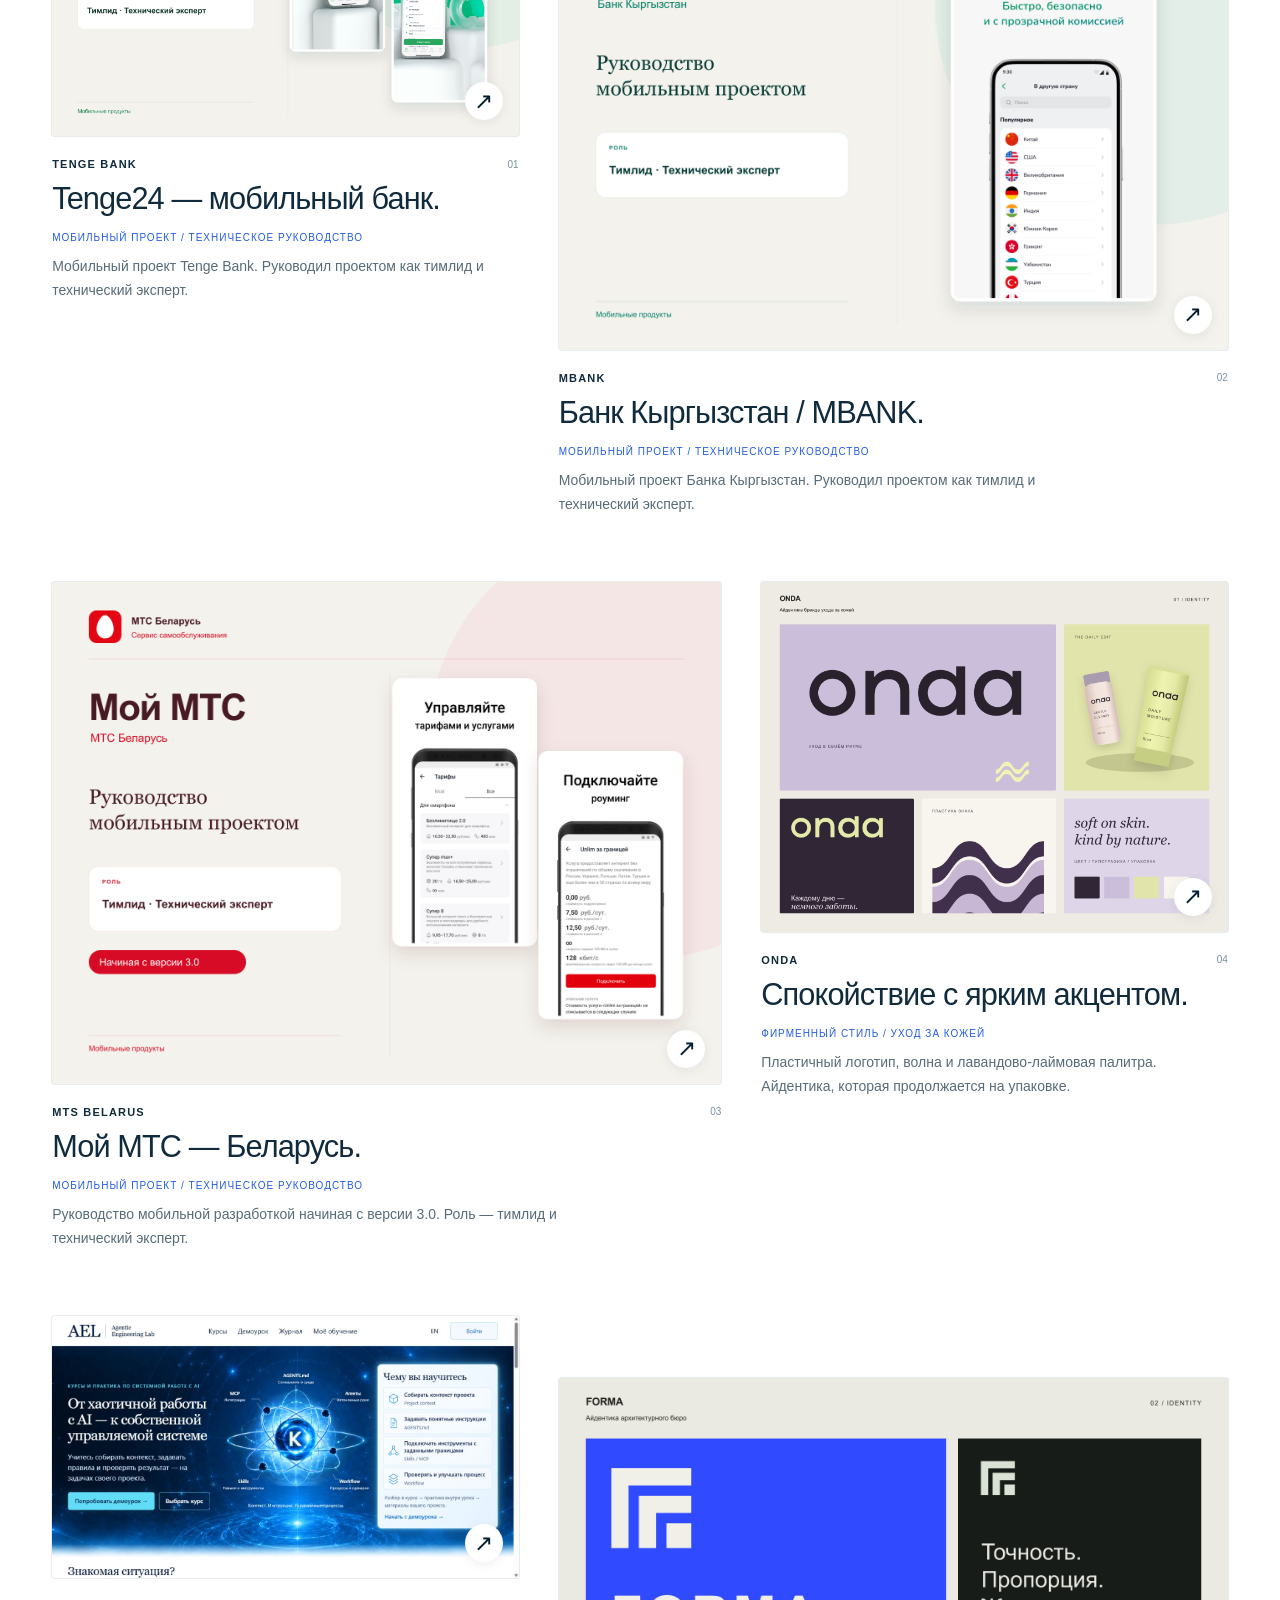
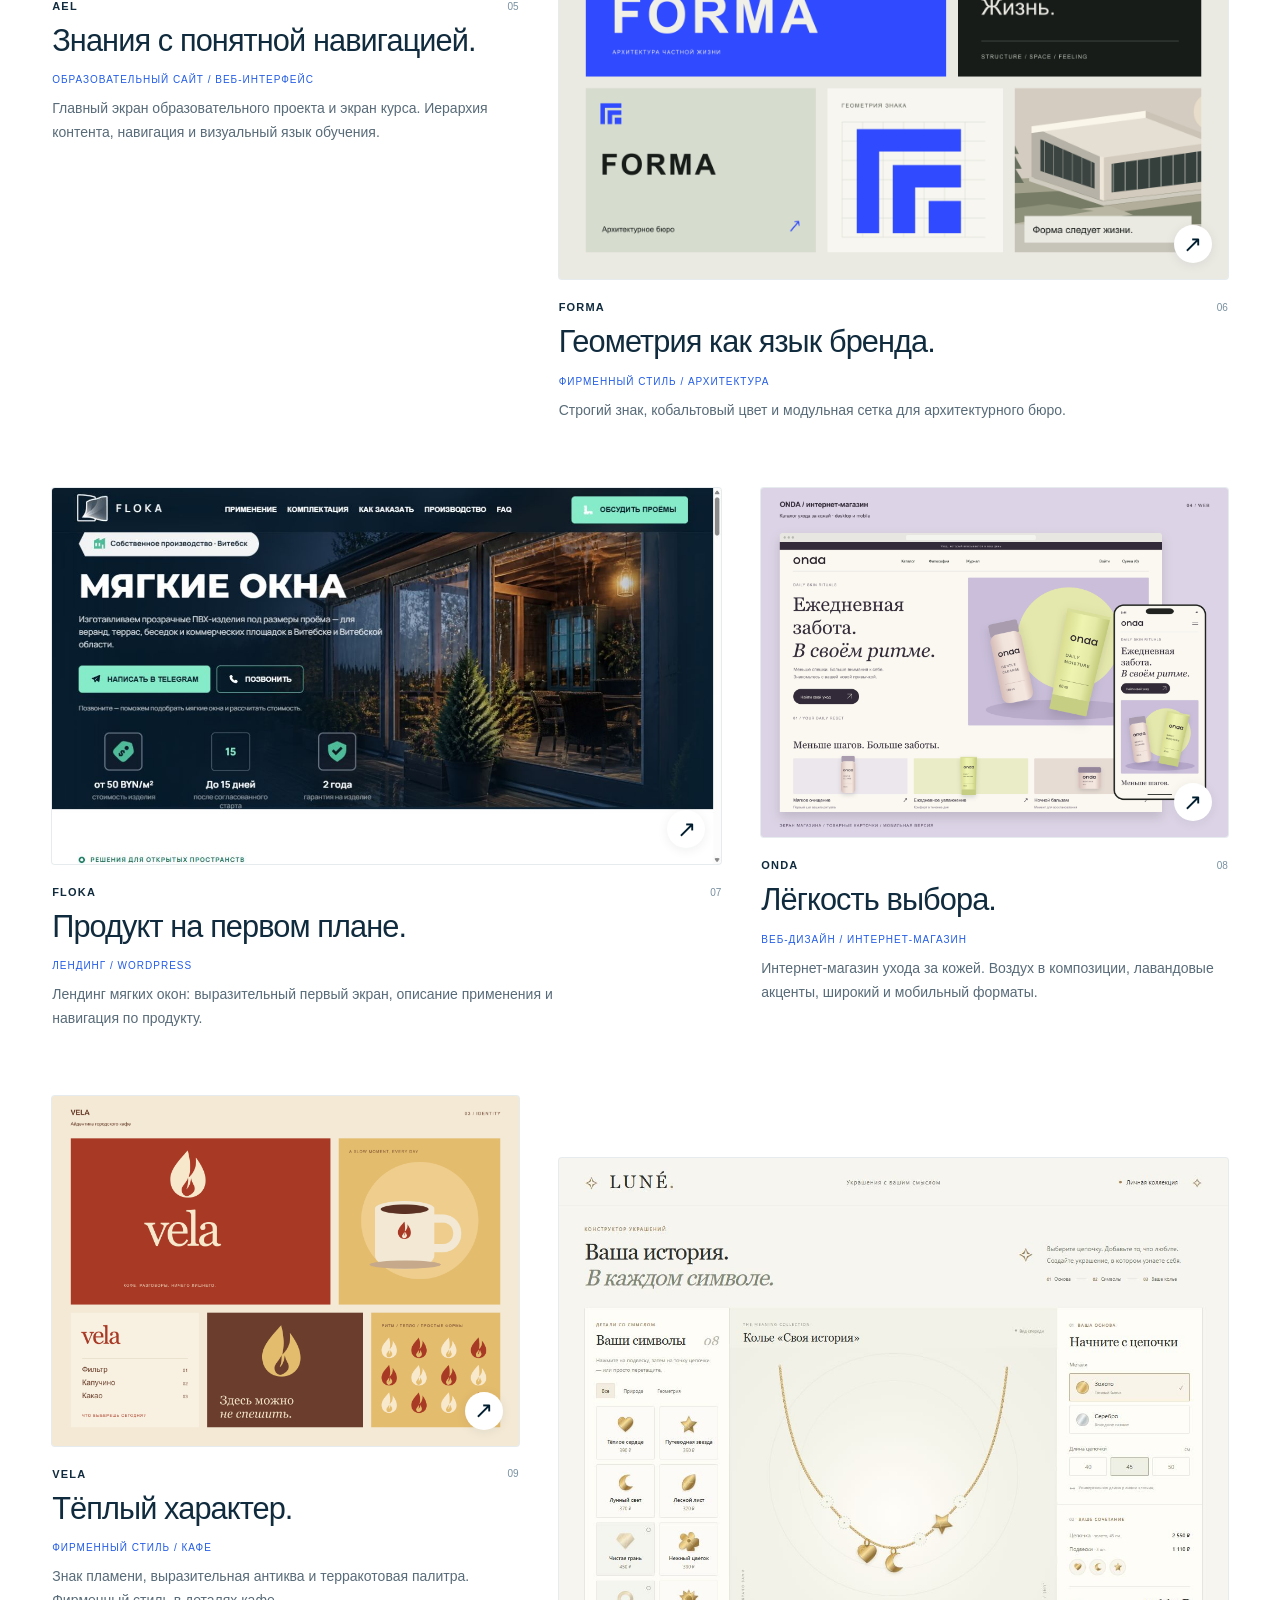
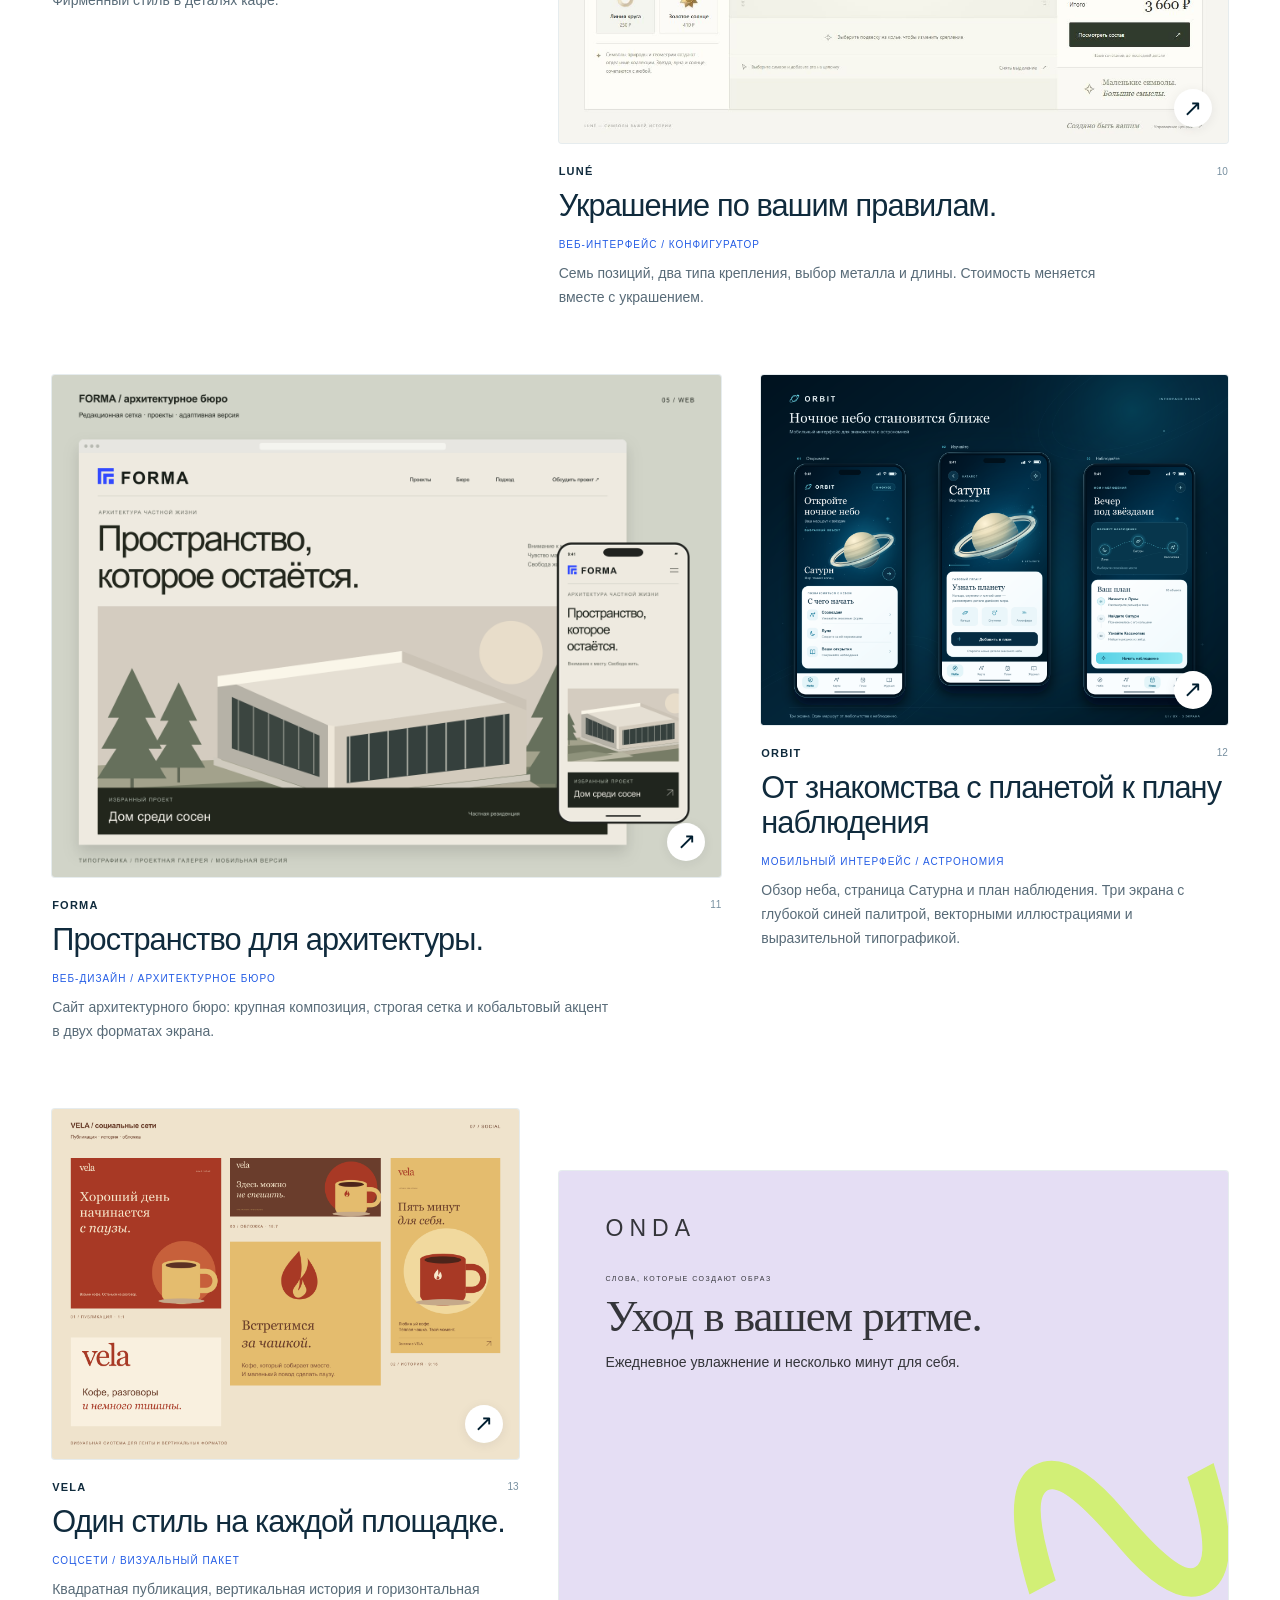
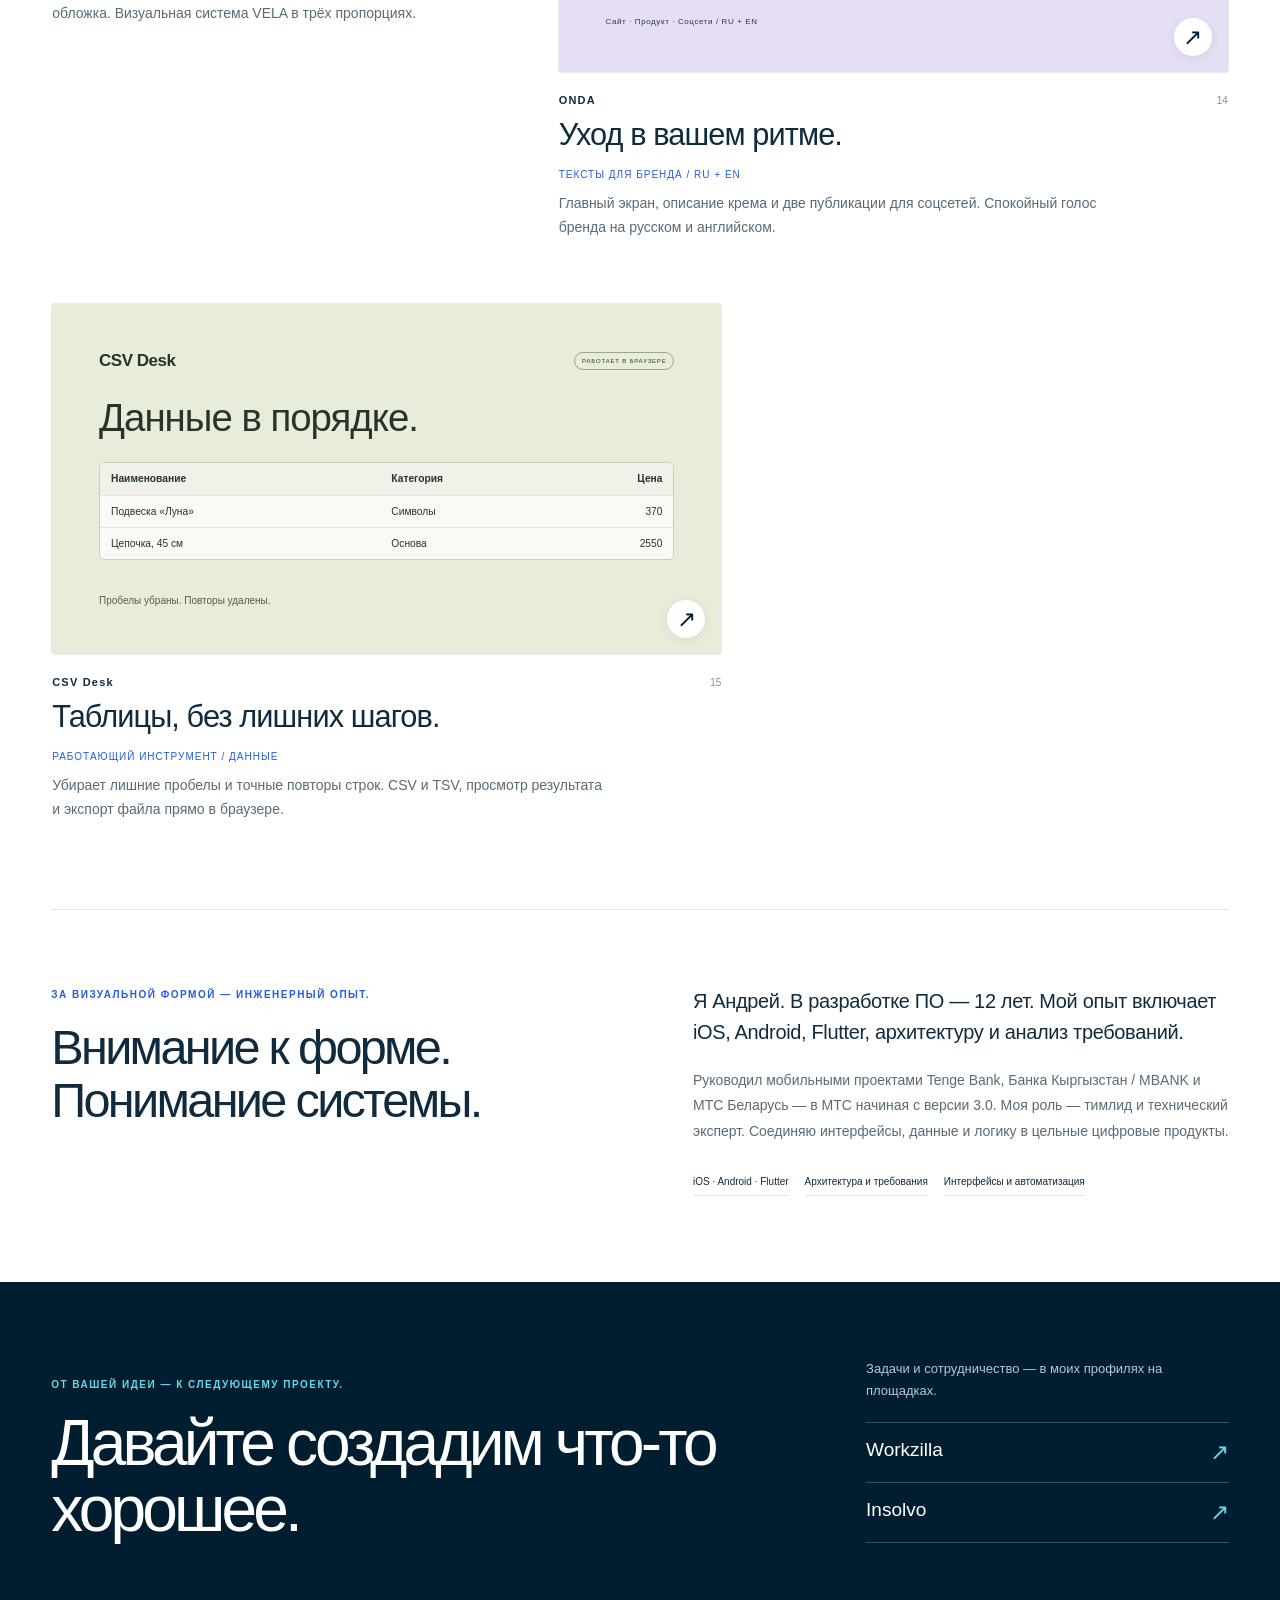
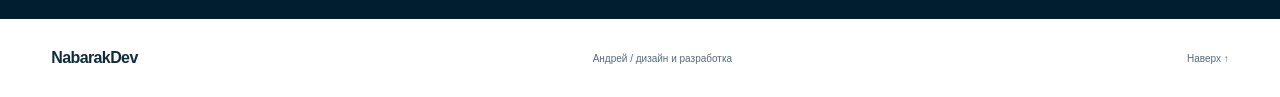
==== commit 9cdc8ff9: "Feature real mobile projects and technical leadership" ====
--- a/index.html
+++ b/index.html
@@ -4,11 +4,11 @@
   <meta charset="utf-8">
   <meta name="viewport" content="width=device-width, initial-scale=1">
   <title>NabarakDev — дизайн и разработка</title>
-  <meta name="description" content="Андрей, NabarakDev. Дизайн и разработка: сайты, мобильные интерфейсы, фирменный стиль и инструменты для данных. 12 лет в разработке ПО.">
+  <meta name="description" content="Андрей, NabarakDev. Мобильная разработка, сайты, интерфейсы и фирменный стиль. Тимлид и технический эксперт в мобильных проектах Tenge Bank, MBANK и МТС Беларусь.">
   <meta name="theme-color" content="#001e30">
   <link rel="icon" href="assets/favicon.svg" type="image/svg+xml">
-  <link rel="stylesheet" href="assets/portfolio-v3.css">
-  <script type="module" src="assets/portfolio-v3.mjs"></script>
+  <link rel="stylesheet" href="assets/portfolio-v4.css">
+  <script type="module" src="assets/portfolio-v4.mjs"></script>
 </head>
 <body id="top">
   <a class="skip-link" href="#main" data-copy="skip">К содержимому</a>
@@ -32,7 +32,7 @@
       <div class="hero-copy">
         <p class="eyebrow"><span class="status-dot" aria-hidden="true"></span><span data-copy="heroEyebrow">Андрей / независимый специалист</span></p>
         <h1 id="hero-title"><span data-copy="headline1">Идеи</span><span data-copy="headline2">обретают</span><em data-copy="headline3">форму.</em></h1>
-        <p class="hero-intro" data-copy="heroIntro">Выразительный дизайн и продуманная разработка. Создаю сайты, приложения и цифровые материалы, в которых форма работает вместе с логикой.</p>
+        <p class="hero-intro" data-copy="heroIntro">Выразительный дизайн и продуманная разработка. Создаю мобильные приложения, сайты и цифровые материалы, в которых форма работает вместе с логикой.</p>
         <a class="hero-link" href="#work"><span data-copy="explore">Смотреть работы</span><span aria-hidden="true">↓</span></a>
       </div>
       <button class="hero-art" id="featured-project" type="button" aria-label="Смотреть работу" data-copy-aria="view">
@@ -44,7 +44,8 @@
     </div>
     </section>
     <section class="work-section shell" id="work" aria-labelledby="work-title">
-      <div class="section-heading"><div><p class="eyebrow" data-copy="workEyebrow">Визуальные решения. Работающие инструменты.</p><h2 id="work-title" data-copy="workTitle">Работы по направлениям.</h2></div><p class="section-note" data-copy="workIntro">Сайты и интерфейсы, айдентика и тексты. Выберите то, что ближе к вашей задаче.</p></div>
+      <div class="leadership-strip"><div class="leadership-caption"><p class="eyebrow" data-copy="leadershipEyebrow">Опыт в мобильных продуктах</p><p class="leadership-role" data-copy="leadershipRole">Тимлид · Технический эксперт</p></div><ul class="leadership-products"><li>Tenge Bank</li><li>MBANK</li><li>MTS Belarus</li></ul></div>
+      <div class="section-heading"><div><p class="eyebrow" data-copy="workEyebrow">Визуальные решения. Работающие инструменты.</p><h2 id="work-title" data-copy="workTitle">Работы по направлениям.</h2></div><p class="section-note" data-copy="workIntro">Мобильная разработка, сайты и интерфейсы, айдентика и тексты. Выберите то, что ближе к вашей задаче.</p></div>
       <div class="filters" id="filters" role="group" aria-label="Категории работ" data-copy-aria="categories"></div>
       <div class="category-intro" id="category-intro"><h3 id="category-title"></h3><p id="category-description"></p><span class="result-count" id="result-count" aria-live="polite" aria-atomic="true"></span></div>
       <div class="project-grid" id="project-grid"></div>
@@ -52,7 +53,7 @@
     </section>
     <section class="about-section shell" id="about" aria-labelledby="about-title">
       <div class="about-heading"><p class="eyebrow" data-copy="aboutEyebrow">За визуальной формой — инженерный опыт.</p><h2 id="about-title" data-copy="aboutTitle">Внимание к форме. Понимание системы.</h2></div>
-      <div class="about-copy"><p class="about-lead" data-copy="aboutIntro">Я Андрей. В разработке ПО — 12 лет. Мой опыт включает iOS, Android, Flutter, архитектуру и анализ требований.</p><p data-copy="aboutBody">Соединяю интерфейсы, данные и логику в цельные цифровые продукты. В портфолио — от фирменного знака и веб-страницы до интерактивного конфигуратора и инструмента для таблиц.</p><div class="expertise-tags"><span>iOS · Android · Flutter</span><span data-copy="expertiseArchitecture">Архитектура и требования</span><span data-copy="expertiseInterfaces">Интерфейсы и автоматизация</span></div></div>
+      <div class="about-copy"><p class="about-lead" data-copy="aboutIntro">Я Андрей. В разработке ПО — 12 лет. Мой опыт включает iOS, Android, Flutter, архитектуру и анализ требований.</p><p data-copy="aboutBody">Руководил мобильными проектами Tenge Bank, Банка Кыргызстан / MBANK и МТС Беларусь — в МТС начиная с версии 3.0. Моя роль — тимлид и технический эксперт. Соединяю интерфейсы, данные и логику в цельные цифровые продукты.</p><div class="expertise-tags"><span>iOS · Android · Flutter</span><span data-copy="expertiseArchitecture">Архитектура и требования</span><span data-copy="expertiseInterfaces">Интерфейсы и автоматизация</span></div></div>
     </section>
     <section class="contact-section" id="platforms" aria-labelledby="contact-title"><div class="shell contact-inner"><div><p class="eyebrow" data-copy="contactEyebrow">От вашей идеи — к следующему проекту.</p><h2 id="contact-title" data-copy="contactTitle">Давайте создадим что-то хорошее.</h2></div><div class="contact-actions"><p data-copy="contactIntro">Задачи и сотрудничество — в моих профилях на площадках.</p><a href="https://work-zilla.com/portfolio/wspwuu" target="_blank" rel="noopener noreferrer">Workzilla <span aria-hidden="true">↗</span></a><a href="https://insolvo.com/portfolio/sPhbbV" target="_blank" rel="noopener noreferrer">Insolvo <span aria-hidden="true">↗</span></a></div></div></section>
   </main>
--- a/assets/portfolio-v4.css
+++ b/assets/portfolio-v4.css
@@ -0,0 +1,26 @@
+@import url('./portfolio-v3.css');
+
+.leadership-strip { display: grid; grid-template-columns: minmax(0, .95fr) minmax(0, 1.05fr); gap: 30px; align-items: center; border-block: 1px solid var(--line); padding: 22px 0; margin-bottom: 47px; }
+.leadership-caption .eyebrow { color: var(--cobalt); }
+.leadership-role { margin-top: 5px; font-size: 12px; line-height: 1.6; color: var(--muted); }
+.leadership-products { display: flex; justify-content: space-between; flex-wrap: wrap; gap: 12px 25px; list-style: none; margin: 0; padding: 0; font-size: 18px; line-height: 1.3; font-weight: 500; letter-spacing: -.45px; }
+.case-contribution { font-size: 16px; line-height: 1.75; color: var(--muted); }
+.store-links { padding: 0 0 31px; display: flex; flex-wrap: wrap; align-items: center; gap: 12px; }
+.store-links-label { margin-right: 8px; font-size: 11px; color: var(--muted); }
+.store-link { display: inline-flex; align-items: center; gap: 18px; padding: 11px 16px; border: 1px solid var(--line); border-radius: 3px; font-size: 12px; font-weight: 700; }
+.store-link:hover { color: var(--cobalt); border-color: var(--cobalt); }
+.store-link span { color: var(--cobalt); font-size: 17px; line-height: 1; }
+
+@media (max-width: 760px) {
+  .leadership-strip { grid-template-columns: 1fr; gap: 18px; margin-bottom: 34px; }
+  .leadership-products { justify-content: flex-start; font-size: 18px; gap: 12px 30px; }
+  .case-contribution { font-size: 14px; }
+}
+@media (max-width: 540px) {
+  .leadership-strip { padding: 19px 0; gap: 16px; margin-bottom: 30px; }
+  .leadership-role { font-size: 11px; }
+  .leadership-products { font-size: 15px; gap: 12px 22px; }
+  .store-links { gap: 10px; padding-bottom: 25px; }
+  .store-links-label { flex-basis: 100%; font-size: 10px; }
+  .store-link { padding: 11px 14px; }
+}
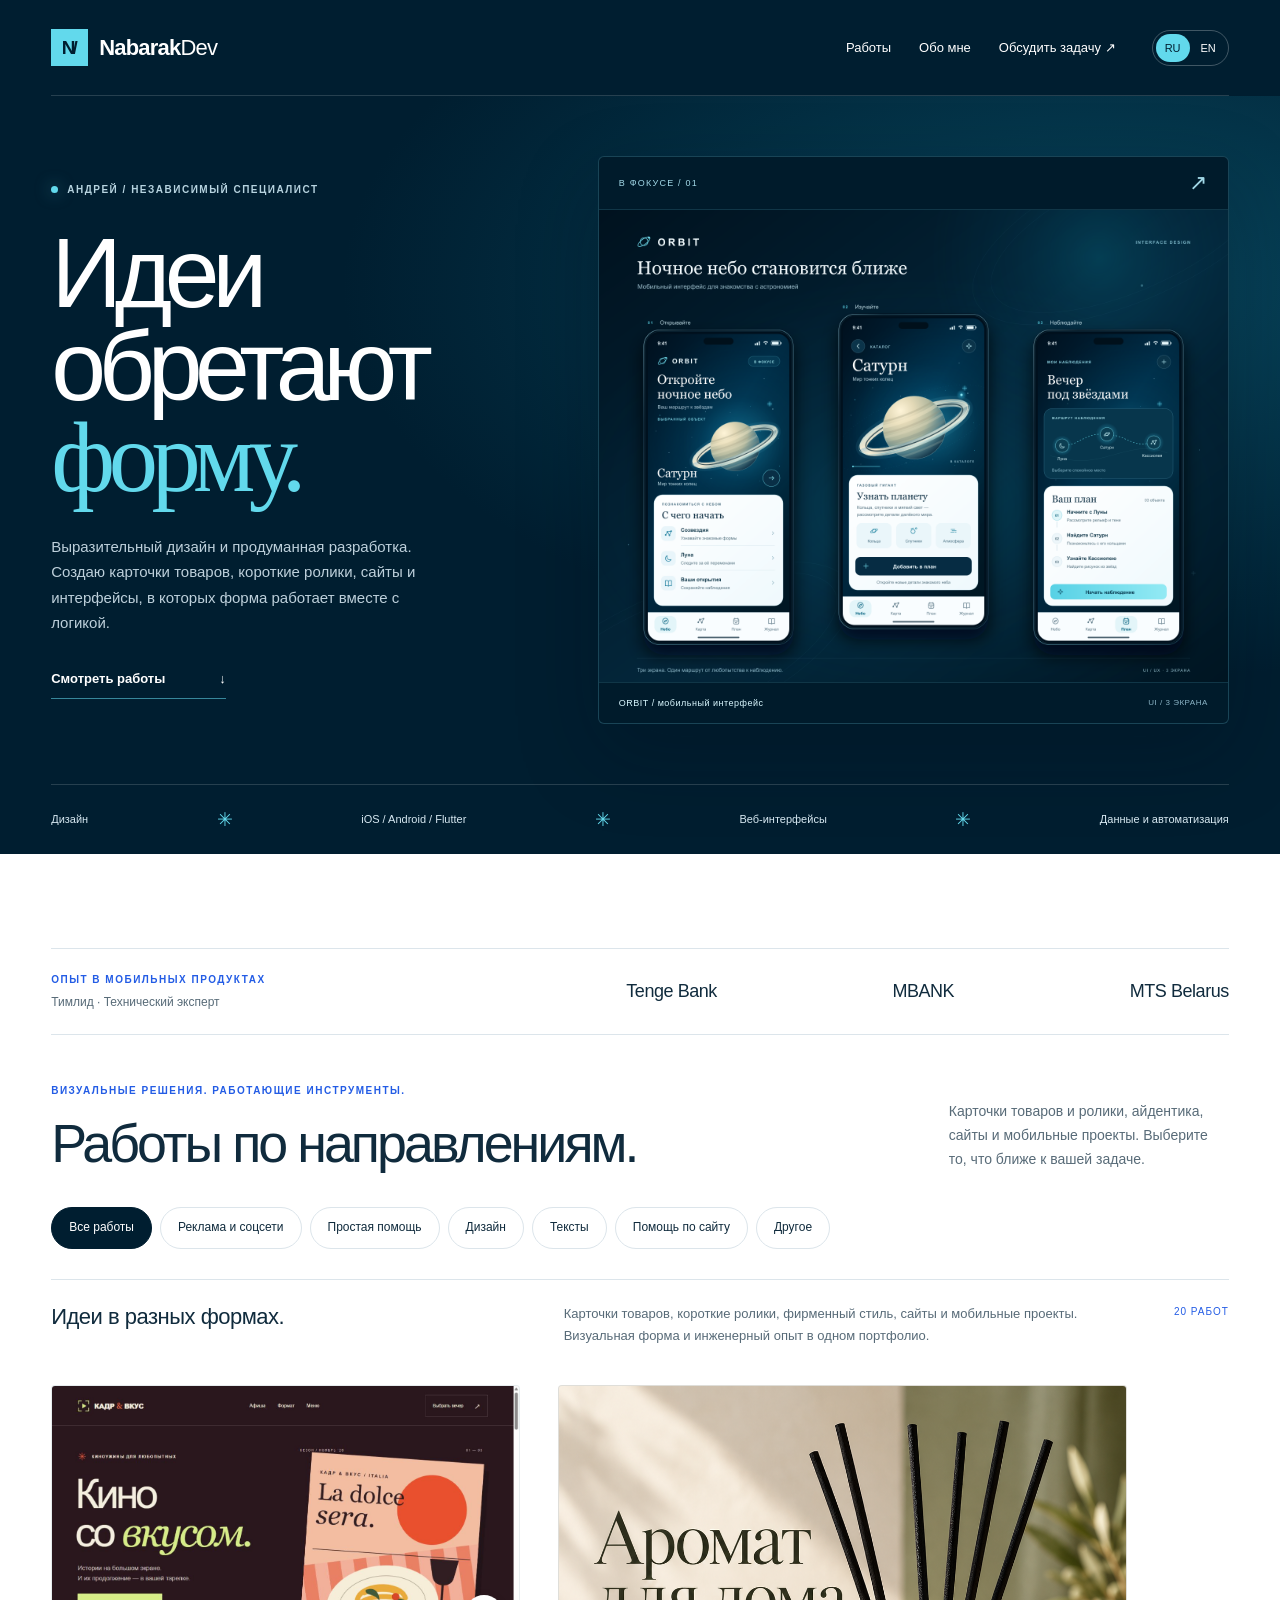
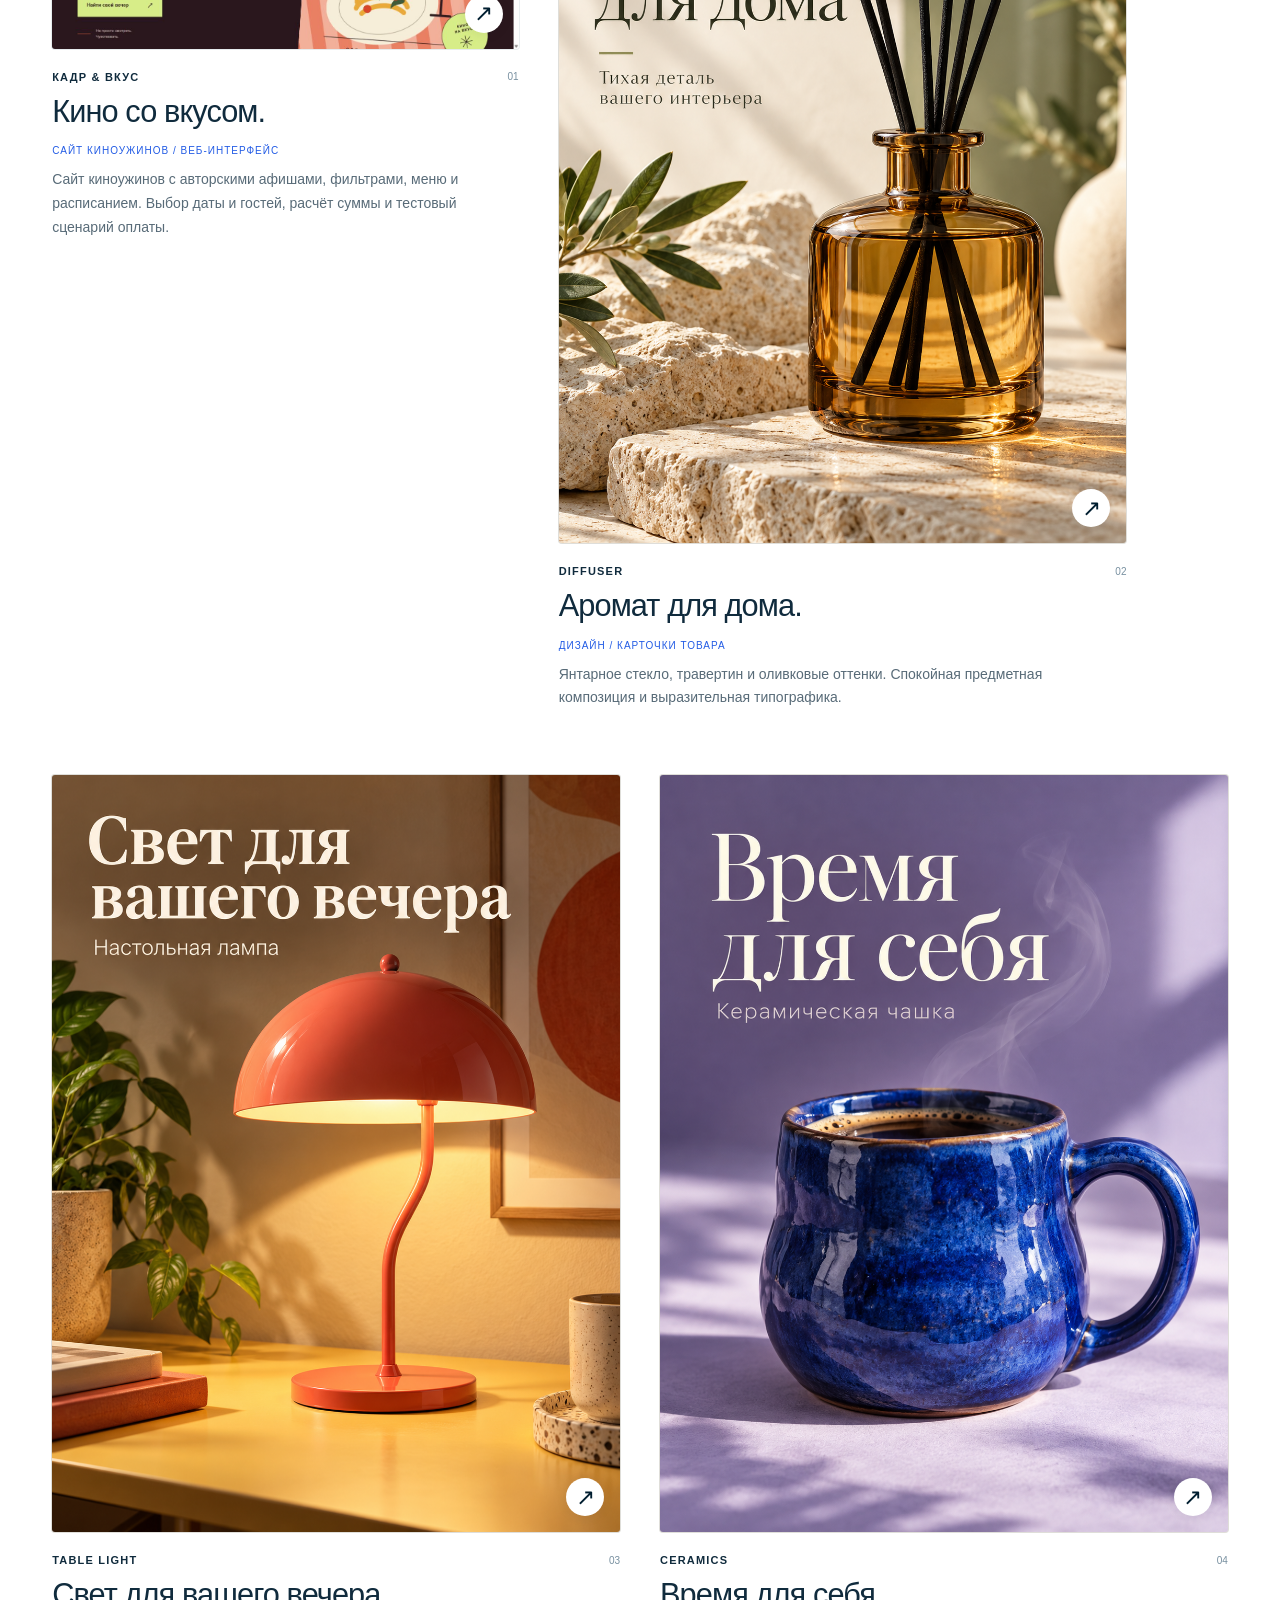
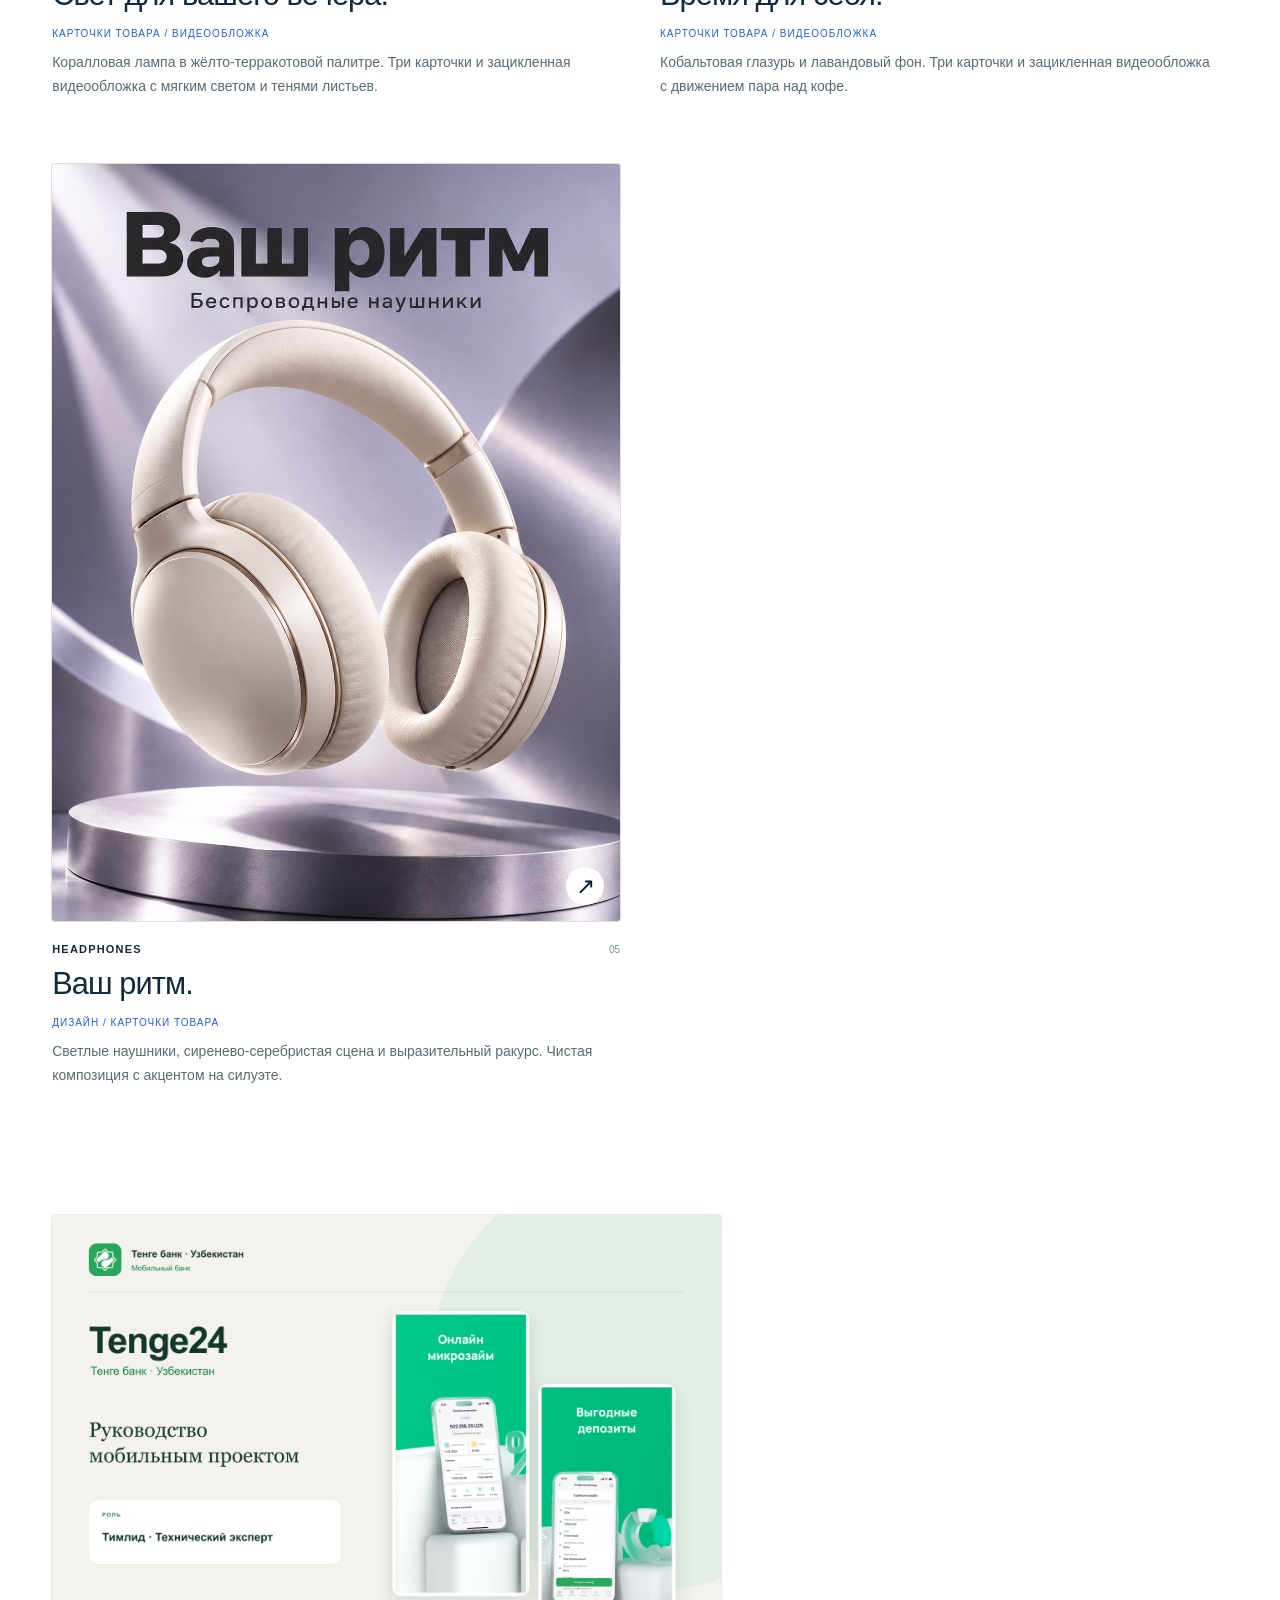
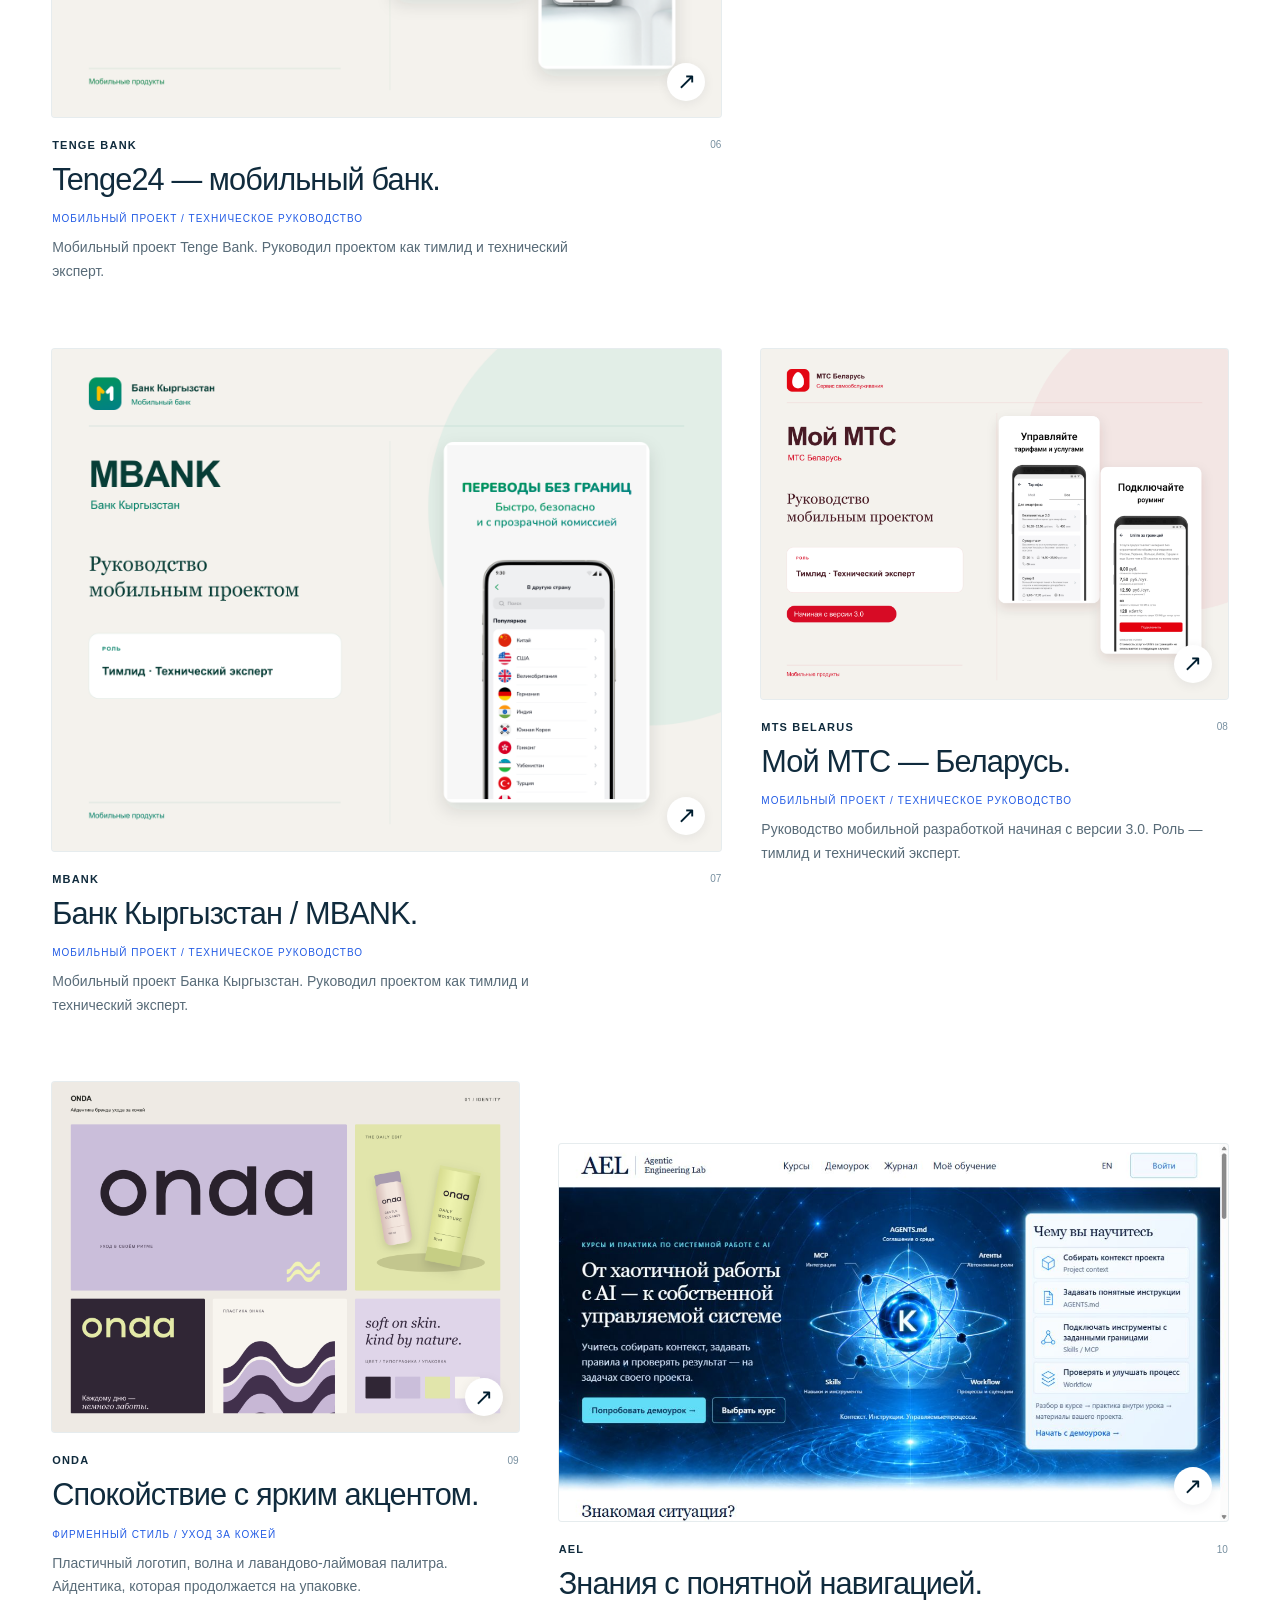
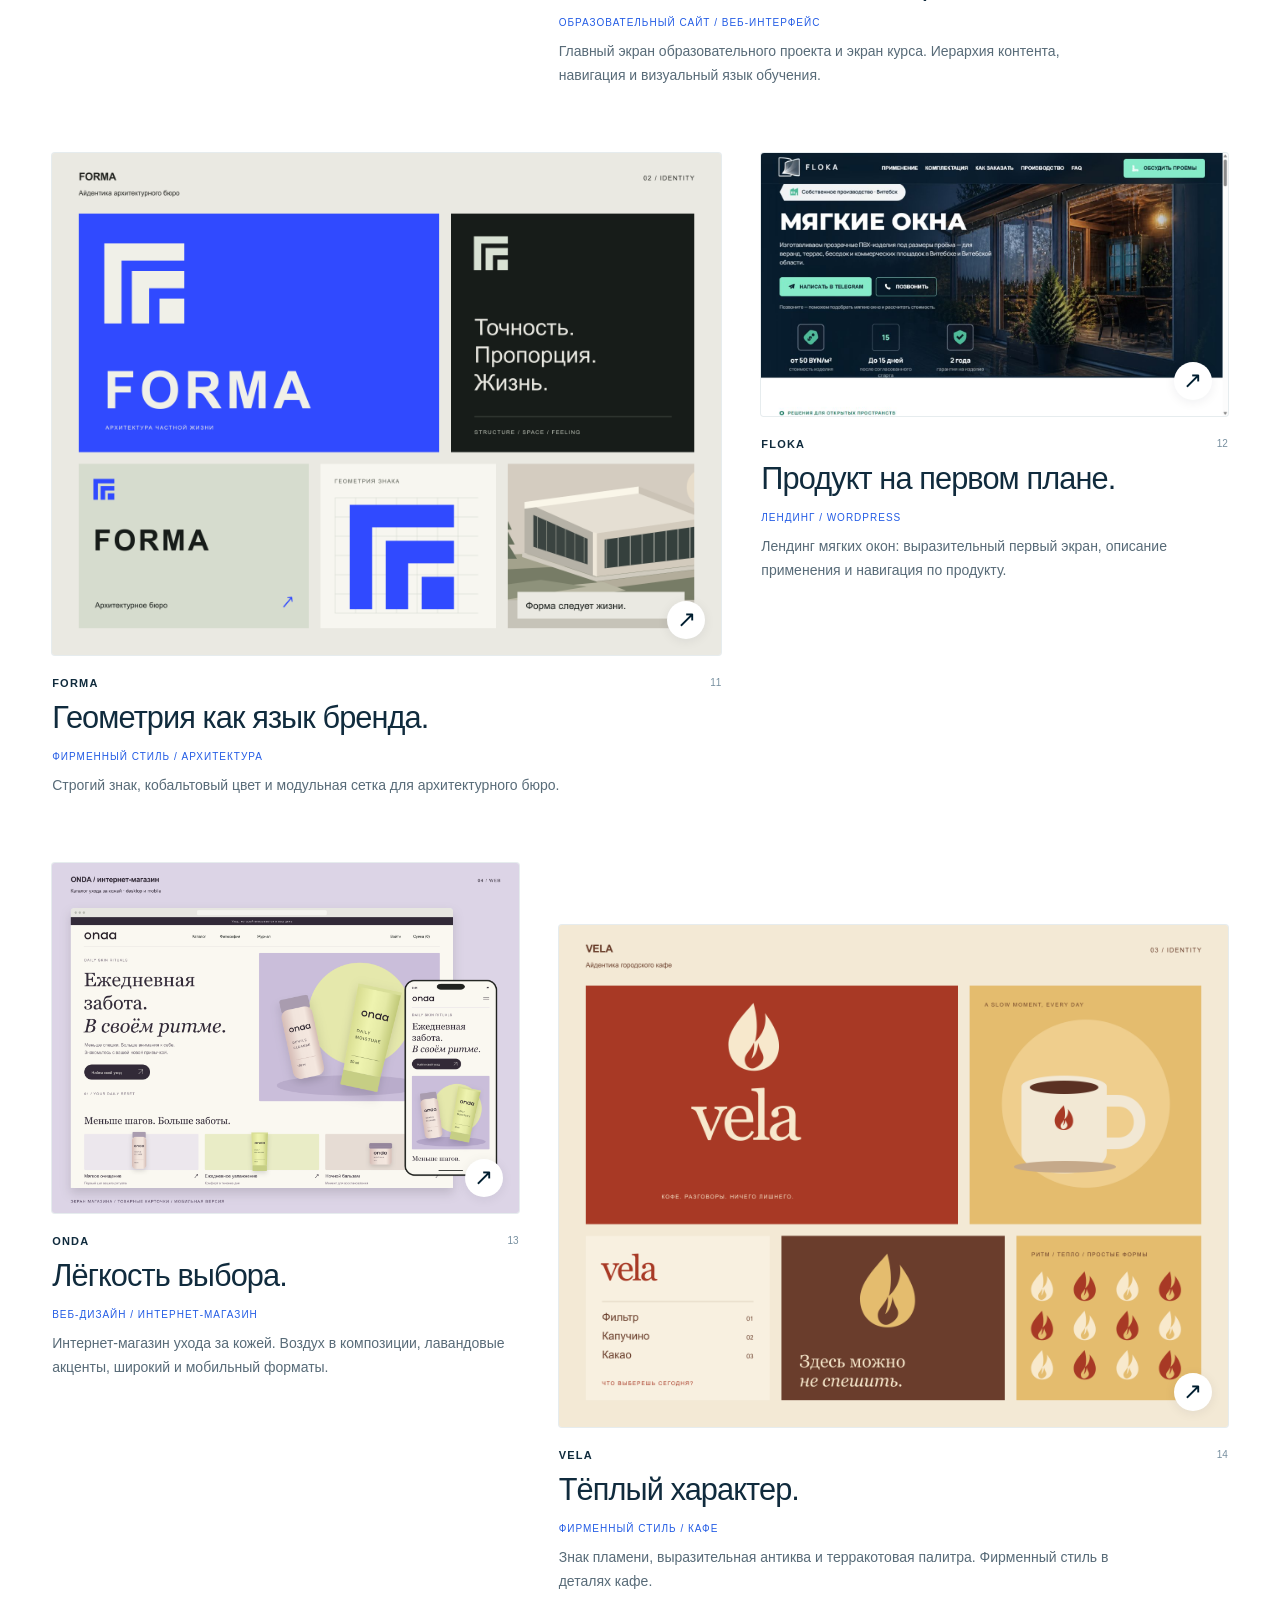
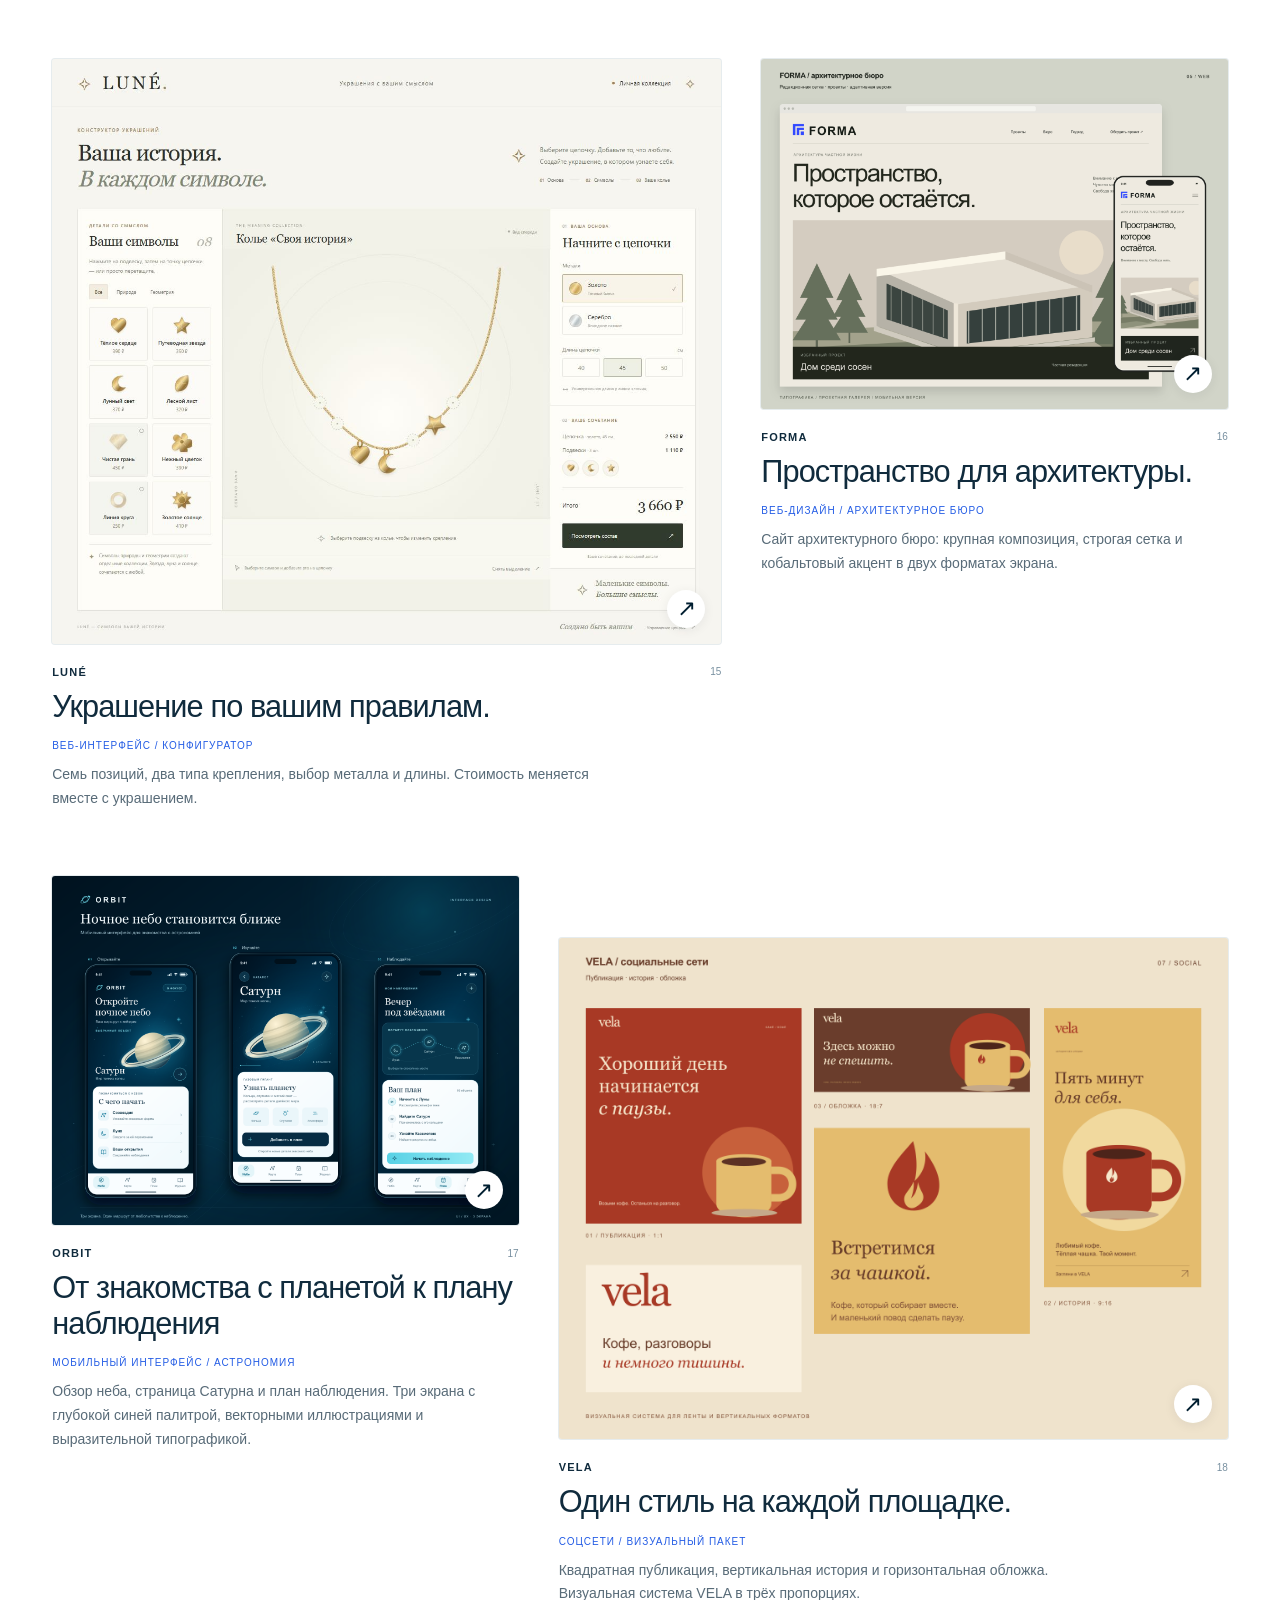
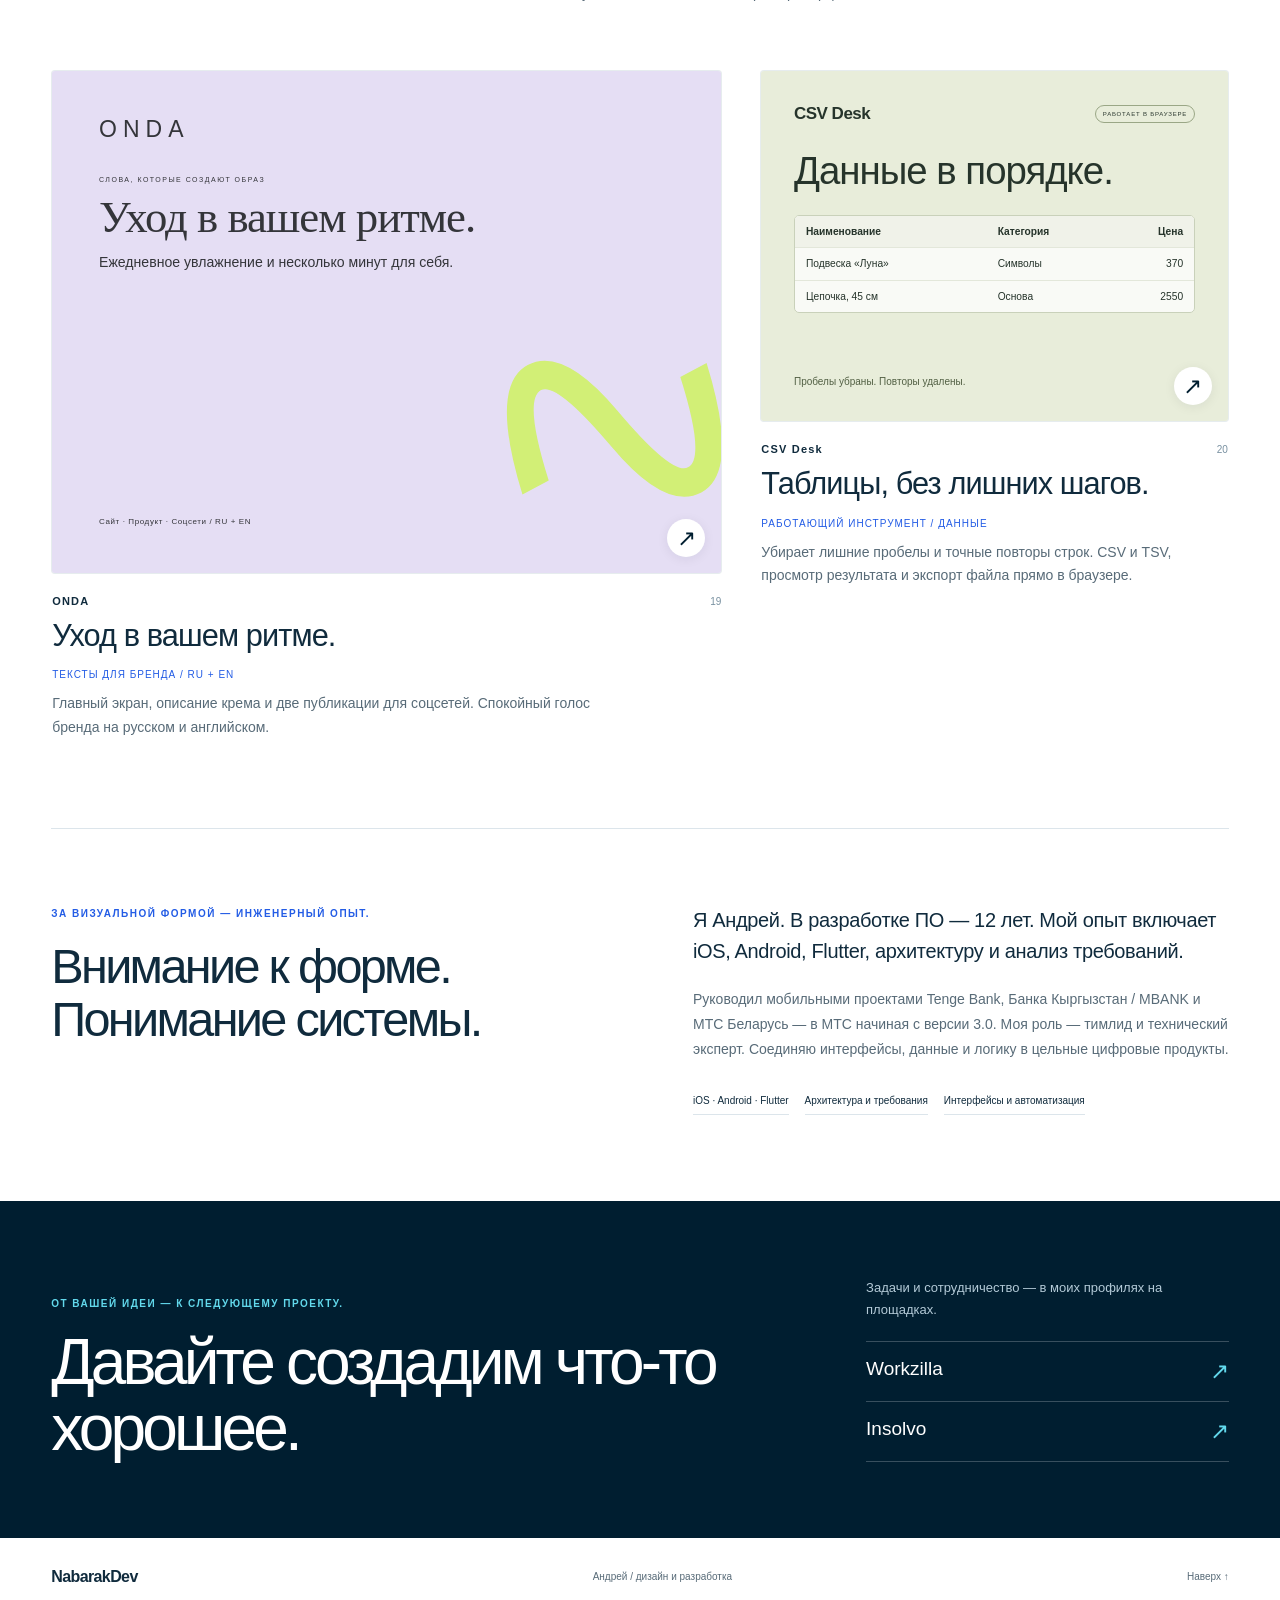
==== commit 759d8a48: "Publish portfolio catalogue with 20 reviewed works" ====
--- a/index.html
+++ b/index.html
@@ -4,11 +4,11 @@
   <meta charset="utf-8">
   <meta name="viewport" content="width=device-width, initial-scale=1">
   <title>NabarakDev — дизайн и разработка</title>
-  <meta name="description" content="Андрей, NabarakDev. Мобильная разработка, сайты, интерфейсы и фирменный стиль. Тимлид и технический эксперт в мобильных проектах Tenge Bank, MBANK и МТС Беларусь.">
+  <meta name="description" content="Андрей, NabarakDev. Дизайн карточек товаров, короткие ролики, айдентика, сайты и мобильная разработка. Тимлид и технический эксперт в проектах Tenge Bank, MBANK и МТС Беларусь.">
   <meta name="theme-color" content="#001e30">
   <link rel="icon" href="assets/favicon.svg" type="image/svg+xml">
-  <link rel="stylesheet" href="assets/portfolio-v4.css">
-  <script type="module" src="assets/portfolio-v4.mjs"></script>
+  <link rel="stylesheet" href="assets/portfolio-v5.css">
+  <script type="module" src="assets/portfolio-v5.mjs"></script>
 </head>
 <body id="top">
   <a class="skip-link" href="#main" data-copy="skip">К содержимому</a>
@@ -32,7 +32,7 @@
       <div class="hero-copy">
         <p class="eyebrow"><span class="status-dot" aria-hidden="true"></span><span data-copy="heroEyebrow">Андрей / независимый специалист</span></p>
         <h1 id="hero-title"><span data-copy="headline1">Идеи</span><span data-copy="headline2">обретают</span><em data-copy="headline3">форму.</em></h1>
-        <p class="hero-intro" data-copy="heroIntro">Выразительный дизайн и продуманная разработка. Создаю мобильные приложения, сайты и цифровые материалы, в которых форма работает вместе с логикой.</p>
+        <p class="hero-intro" data-copy="heroIntro">Выразительный дизайн и продуманная разработка. Создаю карточки товаров, короткие ролики, сайты и интерфейсы, в которых форма работает вместе с логикой.</p>
         <a class="hero-link" href="#work"><span data-copy="explore">Смотреть работы</span><span aria-hidden="true">↓</span></a>
       </div>
       <button class="hero-art" id="featured-project" type="button" aria-label="Смотреть работу" data-copy-aria="view">
@@ -45,7 +45,7 @@
     </section>
     <section class="work-section shell" id="work" aria-labelledby="work-title">
       <div class="leadership-strip"><div class="leadership-caption"><p class="eyebrow" data-copy="leadershipEyebrow">Опыт в мобильных продуктах</p><p class="leadership-role" data-copy="leadershipRole">Тимлид · Технический эксперт</p></div><ul class="leadership-products"><li>Tenge Bank</li><li>MBANK</li><li>MTS Belarus</li></ul></div>
-      <div class="section-heading"><div><p class="eyebrow" data-copy="workEyebrow">Визуальные решения. Работающие инструменты.</p><h2 id="work-title" data-copy="workTitle">Работы по направлениям.</h2></div><p class="section-note" data-copy="workIntro">Мобильная разработка, сайты и интерфейсы, айдентика и тексты. Выберите то, что ближе к вашей задаче.</p></div>
+      <div class="section-heading"><div><p class="eyebrow" data-copy="workEyebrow">Визуальные решения. Работающие инструменты.</p><h2 id="work-title" data-copy="workTitle">Работы по направлениям.</h2></div><p class="section-note" data-copy="workIntro">Карточки товаров и ролики, айдентика, сайты и мобильные проекты. Выберите то, что ближе к вашей задаче.</p></div>
       <div class="filters" id="filters" role="group" aria-label="Категории работ" data-copy-aria="categories"></div>
       <div class="category-intro" id="category-intro"><h3 id="category-title"></h3><p id="category-description"></p><span class="result-count" id="result-count" aria-live="polite" aria-atomic="true"></span></div>
       <div class="project-grid" id="project-grid"></div>
--- a/assets/portfolio-v5.css
+++ b/assets/portfolio-v5.css
@@ -0,0 +1,21 @@
+@import url('./portfolio-v4.css');
+
+.project-card--product:nth-child(n) { grid-column: span 6; padding-top: 0; }
+.project-card--product .project-preview { background: #eae7e1; }
+.project-card--product .project-image { display: block; }
+.detail-media--product { display: grid; grid-template-columns: repeat(3, minmax(0, 1fr)); gap: 16px; align-items: start; }
+.detail-media--product .media-heading, .detail-media--product .detail-video { grid-column: 1 / -1; }
+.detail-media--product .media-heading { margin-bottom: 0; }
+.detail-media--product .detail-figure { margin: 0; min-width: 0; }
+.detail-media--product .detail-image { display: block; }
+.detail-media--product .fullsize-label { line-height: 1.5; }
+.detail-media--product .detail-video { max-width: 640px; width: 100%; margin: 18px auto 0; }
+.detail-media--product video { display: block; max-height: 75dvh; object-fit: contain; background: #081b27; }
+
+@media (max-width: 760px) {
+  .detail-media--product { grid-template-columns: 1fr; gap: 18px; }
+  .detail-media--product .detail-figure { max-width: 520px; width: 100%; margin-inline: auto; }
+}
+@media (max-width: 540px) {
+  .project-card--product:nth-child(n) { grid-column: auto; }
+}
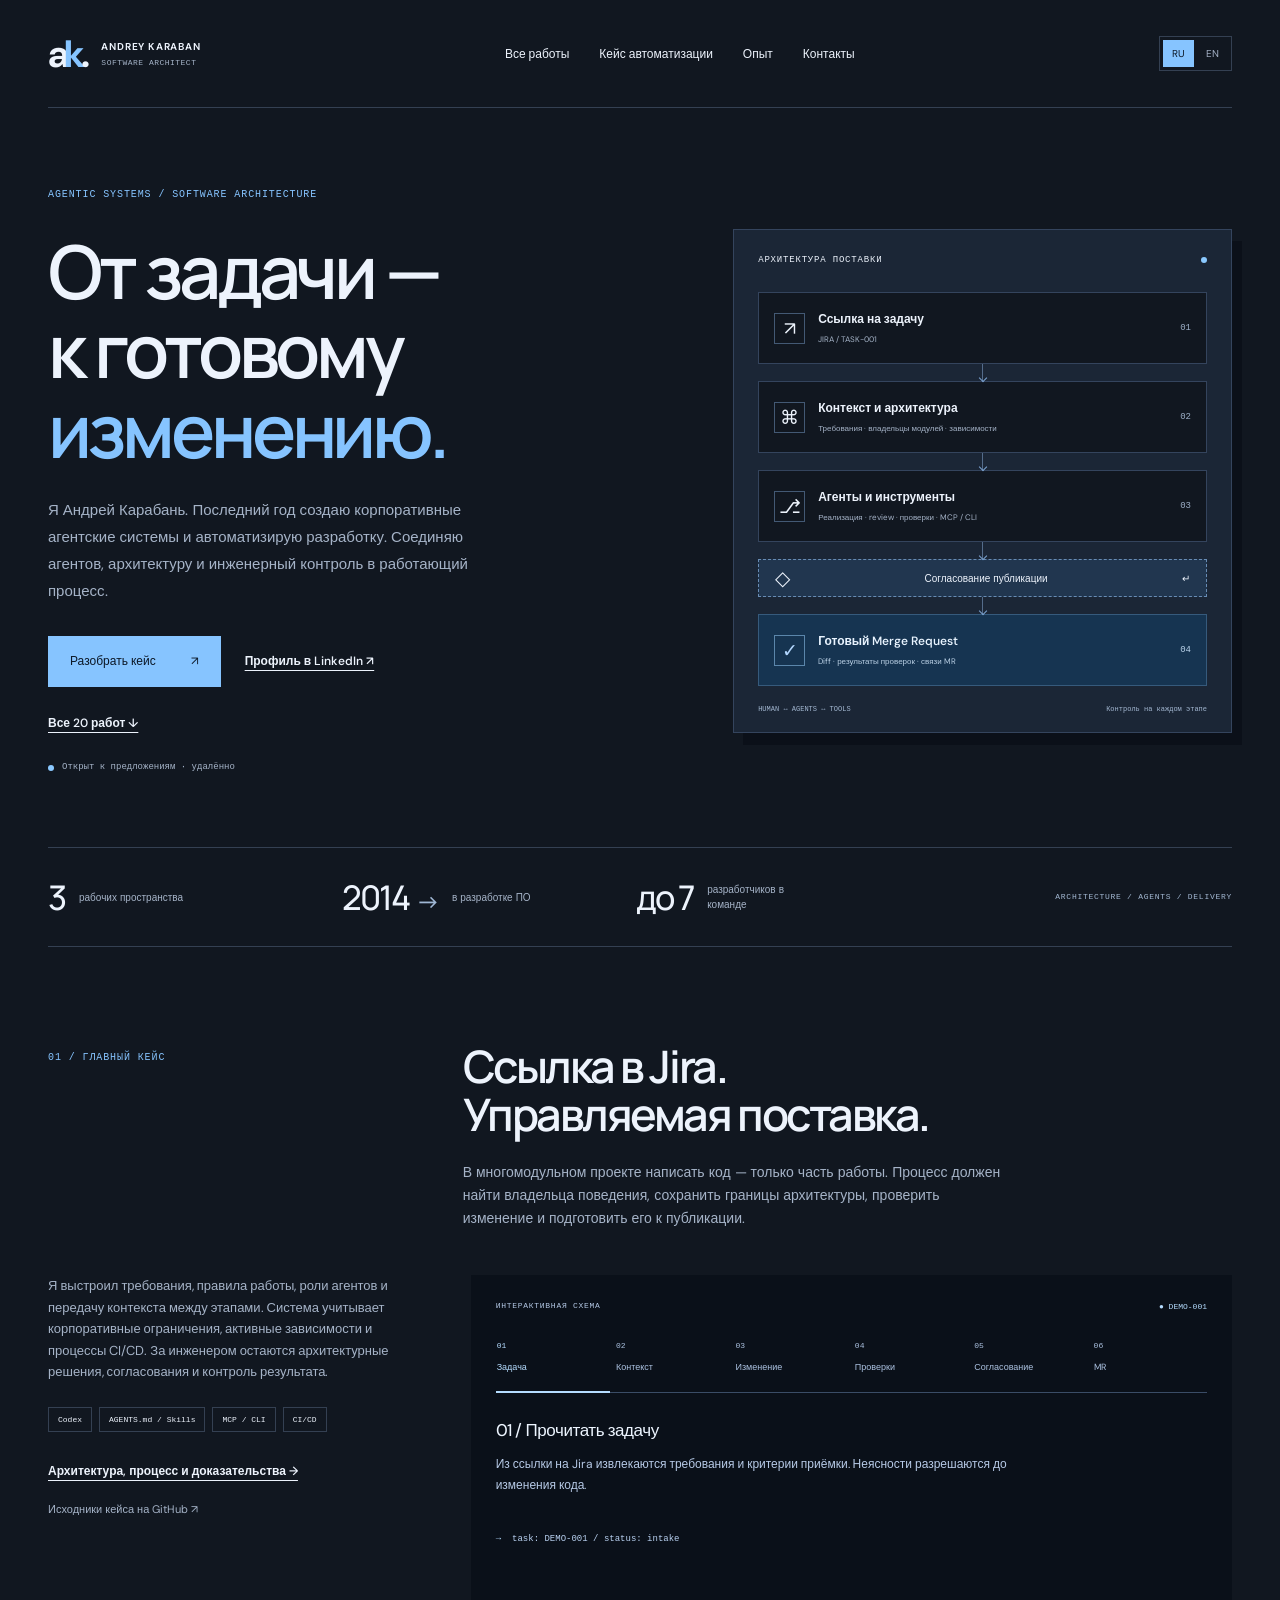
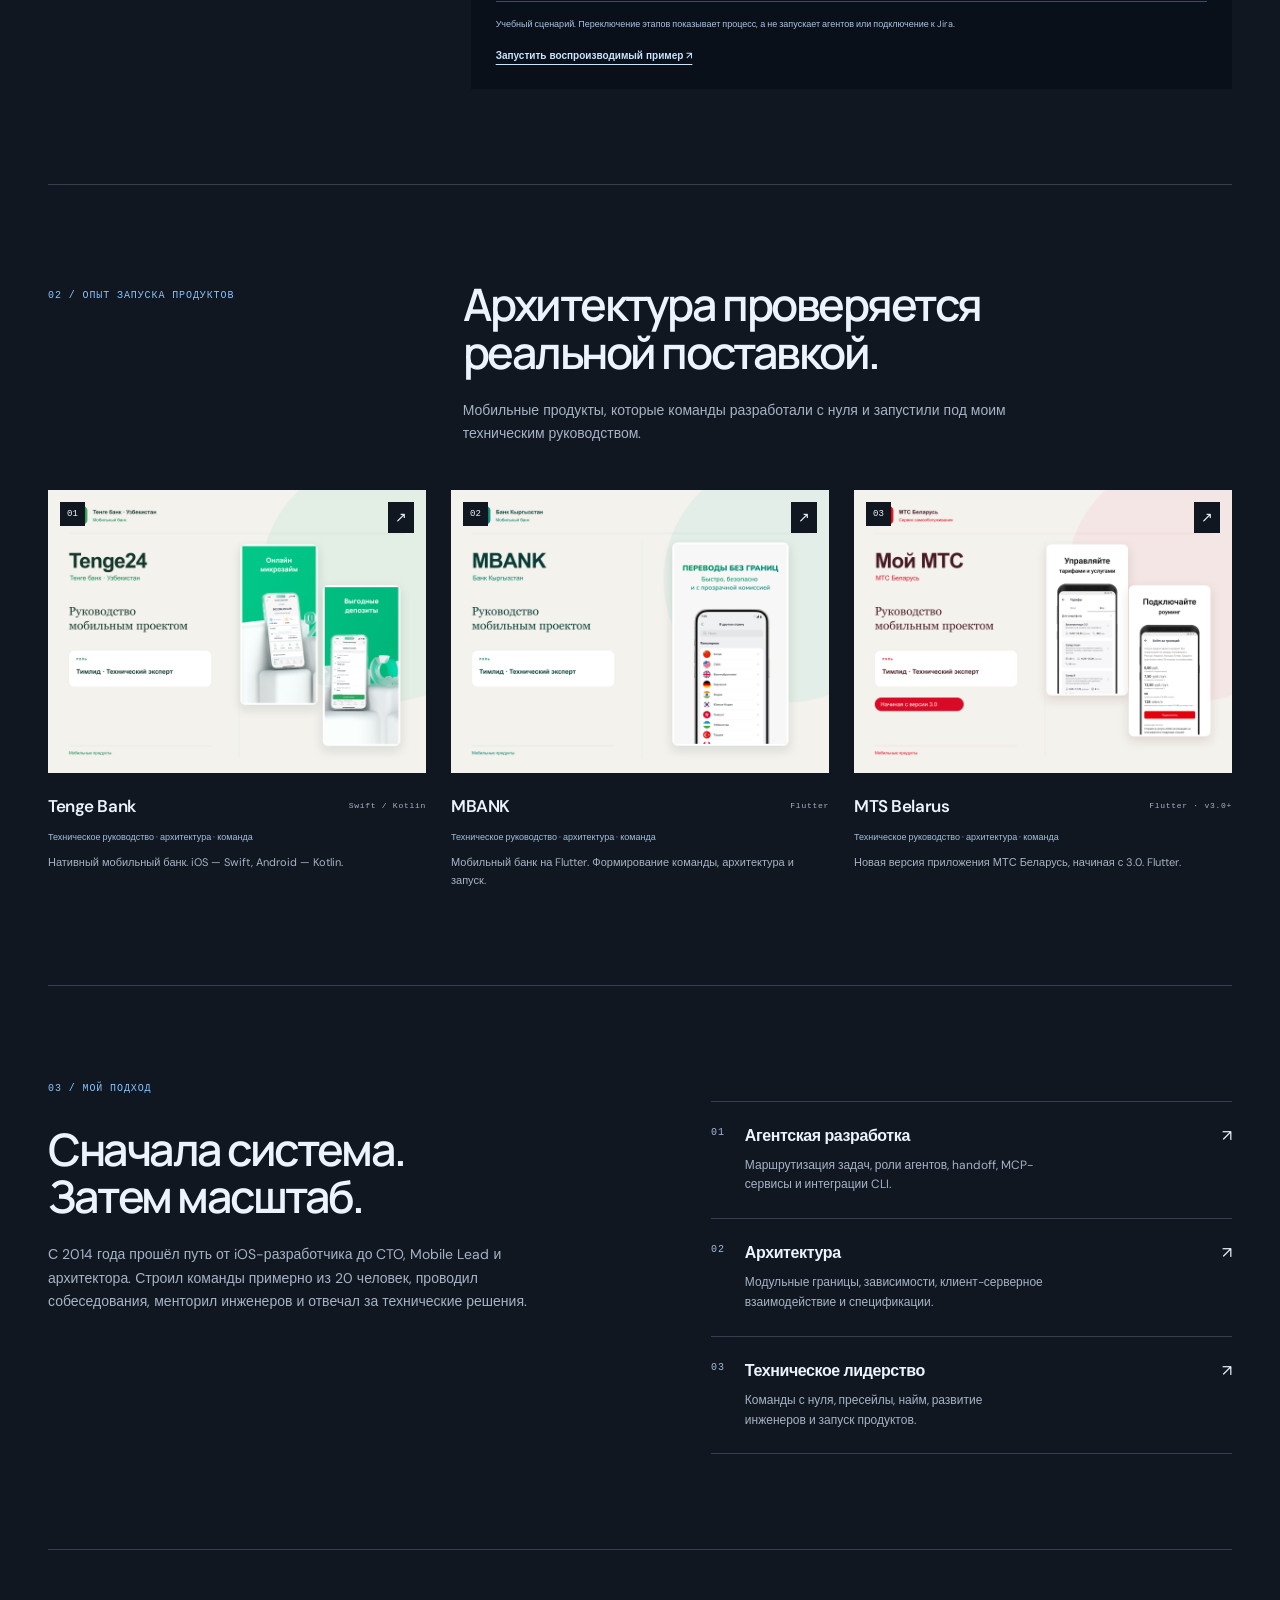
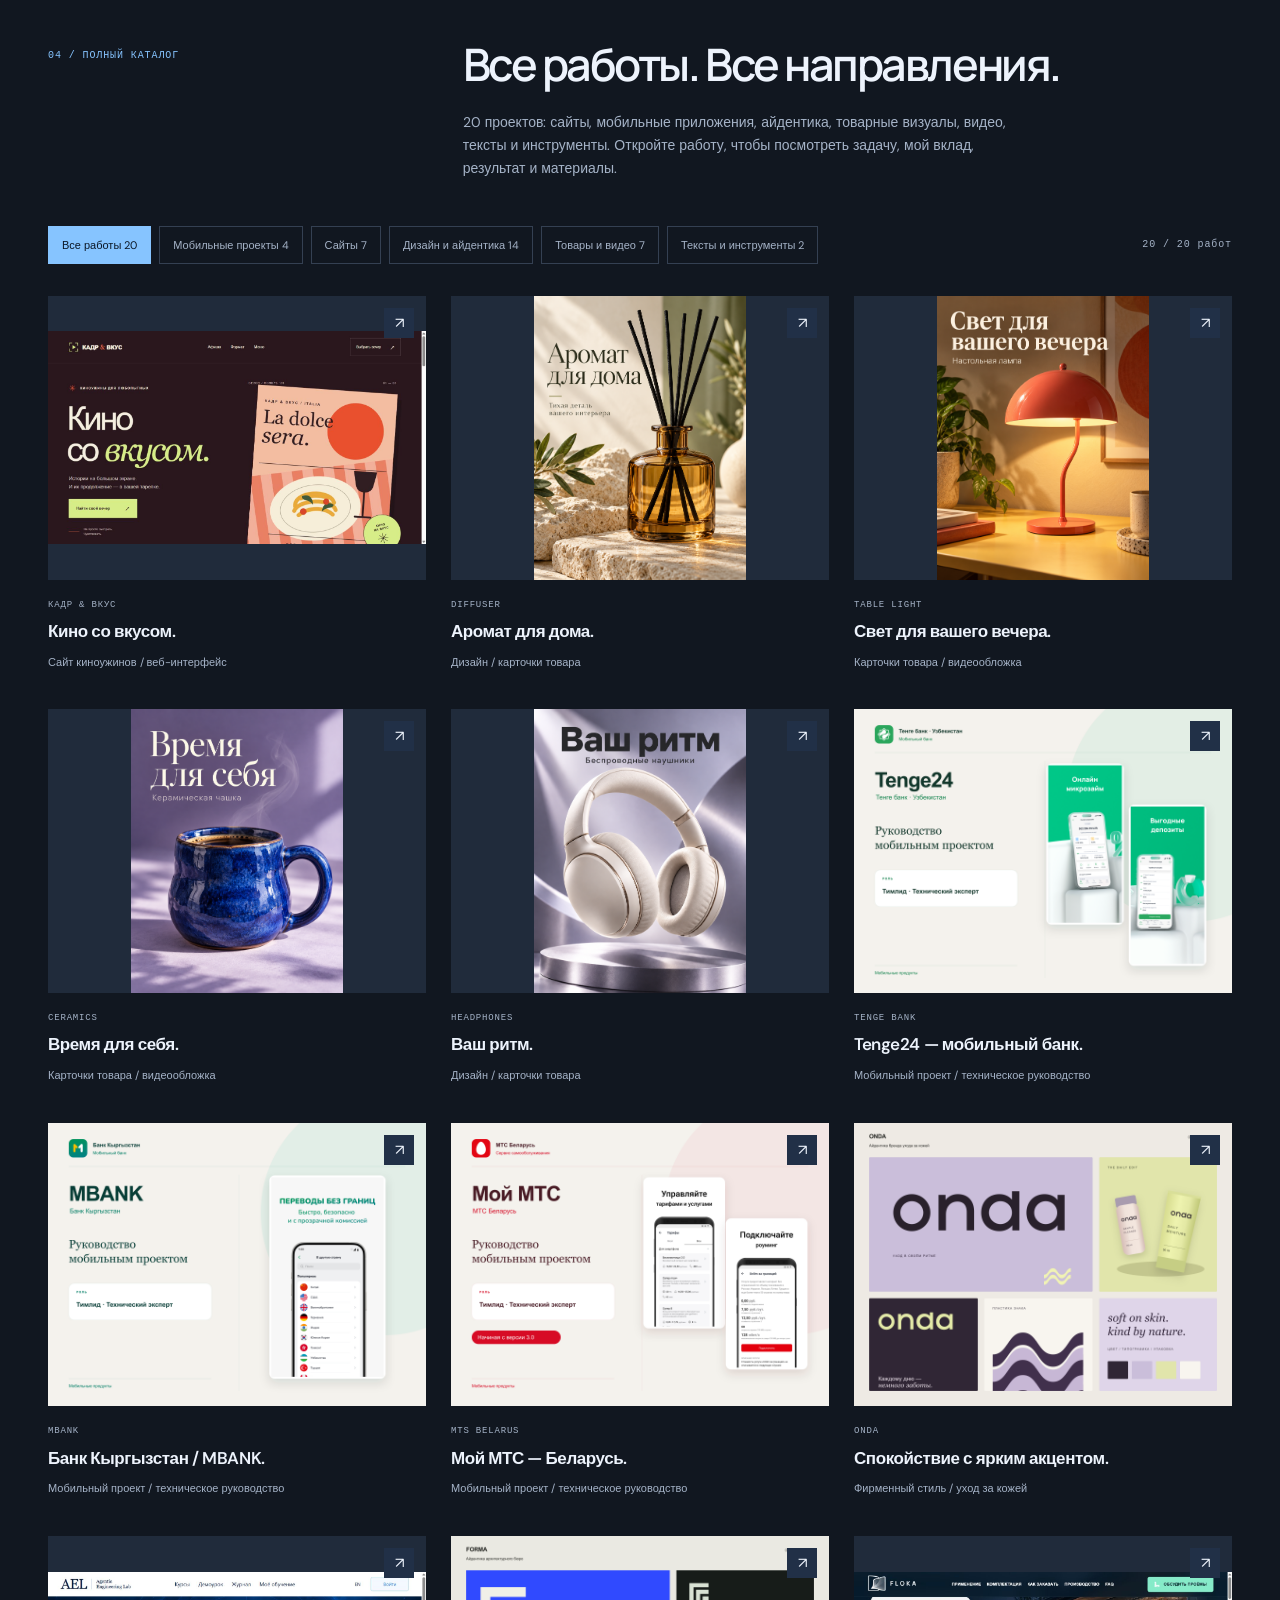
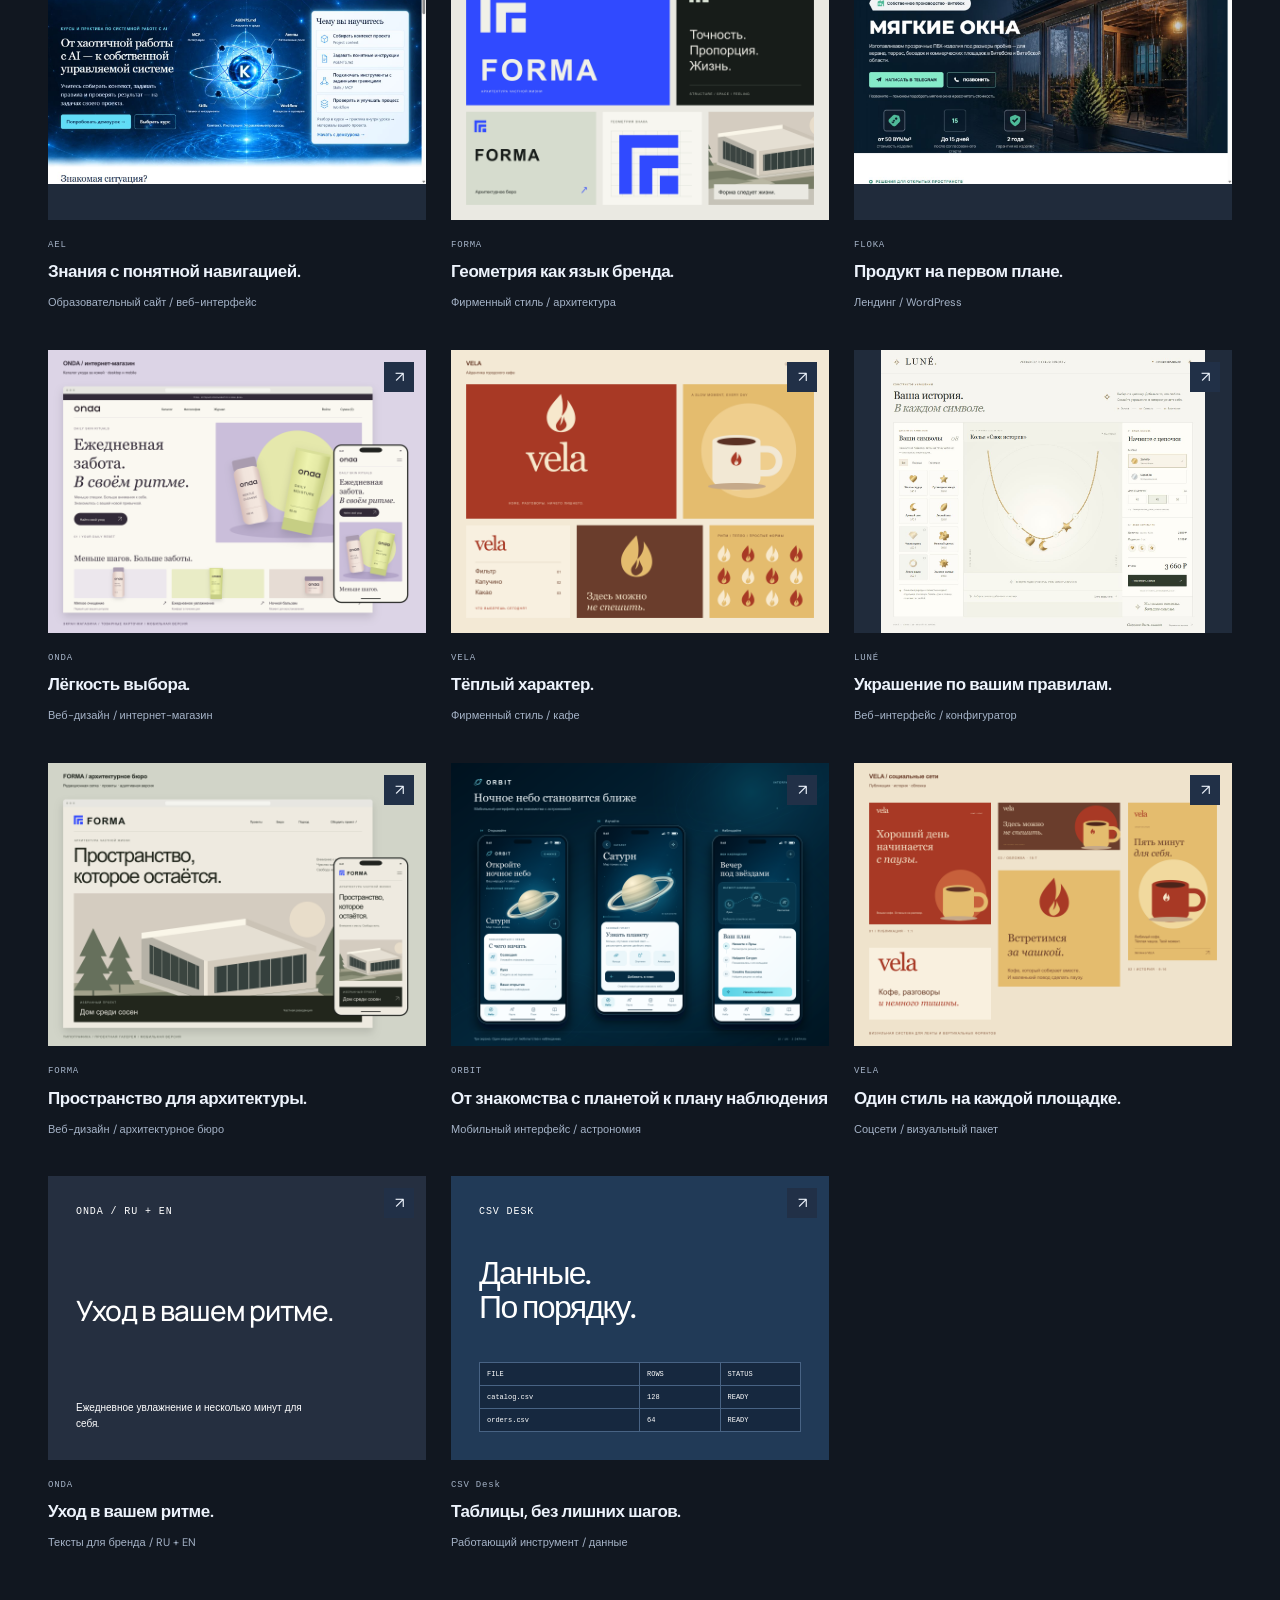
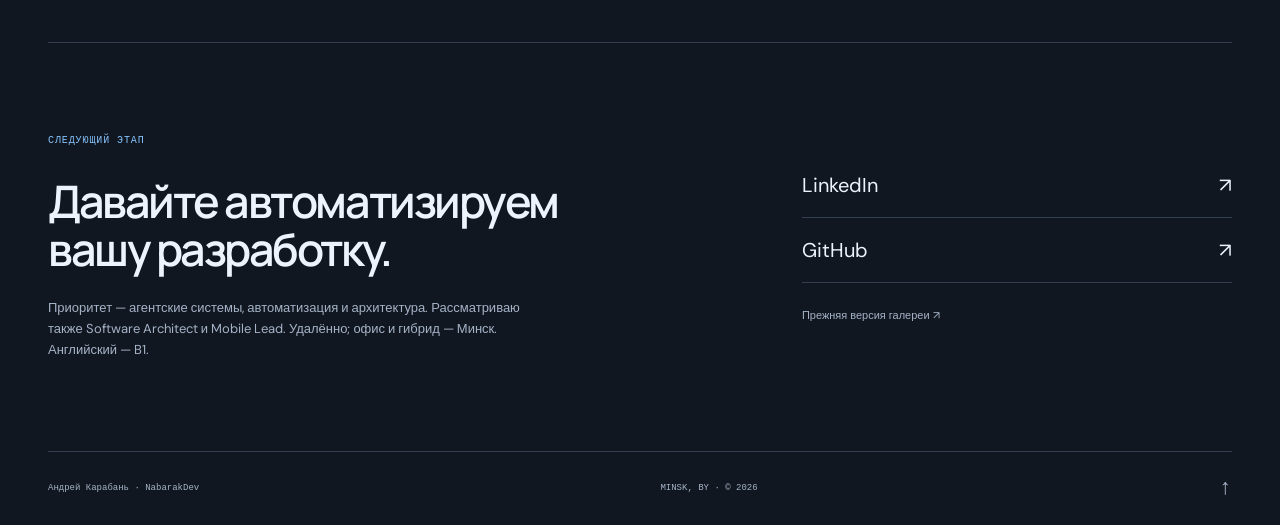
==== commit 24bb3a11: "Prioritize agentic systems and publish delivery case Refocus the portfolio on enterprise agentic sys" ====
--- a/index.html
+++ b/index.html
@@ -1,75 +1,491 @@
 <!doctype html>
 <html lang="ru">
-<head>
-  <meta charset="utf-8">
-  <meta name="viewport" content="width=device-width, initial-scale=1">
-  <title>NabarakDev — дизайн и разработка</title>
-  <meta name="description" content="Андрей, NabarakDev. Дизайн карточек товаров, короткие ролики, айдентика, сайты и мобильная разработка. Тимлид и технический эксперт в проектах Tenge Bank, MBANK и МТС Беларусь.">
-  <meta name="theme-color" content="#001e30">
-  <link rel="icon" href="assets/favicon.svg" type="image/svg+xml">
-  <link rel="stylesheet" href="assets/portfolio-v5.css">
-  <script type="module" src="assets/portfolio-v5.mjs"></script>
-</head>
-<body id="top">
-  <a class="skip-link" href="#main" data-copy="skip">К содержимому</a>
-  <div class="header-surface">
-  <header class="site-header shell">
-    <a class="wordmark" href="#top" aria-label="NabarakDev"><span class="brand-mark" aria-hidden="true">N/</span><span>Nabarak<span class="wordmark-light">Dev</span></span></a>
-    <nav class="header-nav" aria-label="Главная навигация" data-copy-aria="navigation">
-      <a href="#work" data-copy="navWork">Работы</a>
-      <a href="#about" data-copy="navAbout">Обо мне</a>
-      <a href="#platforms" data-copy="navContact">Обсудить задачу ↗</a>
-    </nav>
-    <div class="language" role="group" aria-label="Язык сайта" data-copy-aria="language">
-      <button type="button" data-lang="ru" aria-pressed="true" aria-label="Русский">RU</button>
-      <button type="button" data-lang="en" aria-pressed="false" aria-label="English">EN</button>
-    </div>
-  </header>
-  </div>
-  <main id="main" tabindex="-1">
-    <section class="hero-stage" aria-labelledby="hero-title">
-    <div class="hero shell">
-      <div class="hero-copy">
-        <p class="eyebrow"><span class="status-dot" aria-hidden="true"></span><span data-copy="heroEyebrow">Андрей / независимый специалист</span></p>
-        <h1 id="hero-title"><span data-copy="headline1">Идеи</span><span data-copy="headline2">обретают</span><em data-copy="headline3">форму.</em></h1>
-        <p class="hero-intro" data-copy="heroIntro">Выразительный дизайн и продуманная разработка. Создаю карточки товаров, короткие ролики, сайты и интерфейсы, в которых форма работает вместе с логикой.</p>
-        <a class="hero-link" href="#work"><span data-copy="explore">Смотреть работы</span><span aria-hidden="true">↓</span></a>
+  <head>
+    <meta charset="utf-8" />
+    <meta name="viewport" content="width=device-width,initial-scale=1" />
+    <title>Andrey Karaban — Agentic Systems & Software Architecture</title>
+    <meta
+      name="description"
+      content="Агентские системы и автоматизация разработки. От задачи Jira до готового MR. Архитектура, техническое лидерство и запуск мобильных продуктов."
+    />
+    <meta name="theme-color" content="#111720" />
+    <meta
+      property="og:title"
+      content="Andrey Karaban — Agentic Systems & Software Architecture"
+    />
+    <meta
+      property="og:description"
+      content="Агентские системы и автоматизация разработки. От задачи Jira до готового MR. Архитектура, техническое лидерство и запуск мобильных продуктов."
+    />
+    <meta property="og:type" content="website" />
+    <meta
+      property="og:image"
+      content="https://nabarakdev.github.io/assets/social-agentic.png"
+    />
+    <meta name="twitter:card" content="summary_large_image" />
+    <link rel="icon" href="assets/favicon.svg" />
+    <link rel="stylesheet" href="assets/engineering.css" />
+    <script type="module" src="assets/engineering.mjs"></script>
+  </head>
+  <body data-page="home">
+    <a class="skip-link" href="#main">Skip to content / К содержимому</a>
+    <header class="site-header wrap">
+      <a class="brand" href="index.html"
+        ><span class="brand-symbol">a<span>k</span>.</span
+        ><span class="brand-name"
+          >ANDREY KARABAN<small>SOFTWARE ARCHITECT</small></span
+        ></a
+      >
+      <nav aria-label="Main navigation">
+        <a href="index.html#portfolio"
+          ><span data-i18n="navAll">Все работы</span></a
+        >
+        <a href="case-agentic.html"
+          ><span data-i18n="navCase">Кейс автоматизации</span></a
+        ><a href="index.html#experience"
+          ><span data-i18n="navWork">Опыт</span></a
+        ><a href="#contact"><span data-i18n="navContact">Контакты</span></a>
+      </nav>
+      <div class="lang" role="group" aria-label="Language">
+        <button data-lang="ru" aria-pressed="true">RU</button
+        ><button data-lang="en" aria-pressed="false">EN</button>
       </div>
-      <button class="hero-art" id="featured-project" type="button" aria-label="Смотреть работу" data-copy-aria="view">
-        <span class="hero-art-top"><span data-copy="heroSelected">В ФОКУСЕ / 01</span><span aria-hidden="true">↗</span></span>
-        <img id="hero-image" src="assets/orbit-interface-ru-v3.png" width="1600" height="1200" alt="ORBIT: три мобильных экрана с Сатурном, обзором неба и планом наблюдения в синей палитре" data-copy-alt="heroAlt" fetchpriority="high">
-        <span class="hero-art-bottom"><span data-copy="heroArtLabel">ORBIT / мобильный интерфейс</span><span data-copy="heroMediaType">UI / 3 ЭКРАНА</span></span>
-      </button>
-      <div class="specialism-strip"><span data-copy="stripDesign">Дизайн</span><i aria-hidden="true">✳</i><span>iOS / Android / Flutter</span><i aria-hidden="true">✳</i><span data-copy="stripWeb">Веб-интерфейсы</span><i aria-hidden="true">✳</i><span data-copy="stripData">Данные и автоматизация</span></div>
-    </div>
-    </section>
-    <section class="work-section shell" id="work" aria-labelledby="work-title">
-      <div class="leadership-strip"><div class="leadership-caption"><p class="eyebrow" data-copy="leadershipEyebrow">Опыт в мобильных продуктах</p><p class="leadership-role" data-copy="leadershipRole">Тимлид · Технический эксперт</p></div><ul class="leadership-products"><li>Tenge Bank</li><li>MBANK</li><li>MTS Belarus</li></ul></div>
-      <div class="section-heading"><div><p class="eyebrow" data-copy="workEyebrow">Визуальные решения. Работающие инструменты.</p><h2 id="work-title" data-copy="workTitle">Работы по направлениям.</h2></div><p class="section-note" data-copy="workIntro">Карточки товаров и ролики, айдентика, сайты и мобильные проекты. Выберите то, что ближе к вашей задаче.</p></div>
-      <div class="filters" id="filters" role="group" aria-label="Категории работ" data-copy-aria="categories"></div>
-      <div class="category-intro" id="category-intro"><h3 id="category-title"></h3><p id="category-description"></p><span class="result-count" id="result-count" aria-live="polite" aria-atomic="true"></span></div>
-      <div class="project-grid" id="project-grid"></div>
-      <noscript><p class="noscript-note">Для фильтров и просмотра работ включите JavaScript. / Enable JavaScript to browse and filter the work.</p></noscript>
-    </section>
-    <section class="about-section shell" id="about" aria-labelledby="about-title">
-      <div class="about-heading"><p class="eyebrow" data-copy="aboutEyebrow">За визуальной формой — инженерный опыт.</p><h2 id="about-title" data-copy="aboutTitle">Внимание к форме. Понимание системы.</h2></div>
-      <div class="about-copy"><p class="about-lead" data-copy="aboutIntro">Я Андрей. В разработке ПО — 12 лет. Мой опыт включает iOS, Android, Flutter, архитектуру и анализ требований.</p><p data-copy="aboutBody">Руководил мобильными проектами Tenge Bank, Банка Кыргызстан / MBANK и МТС Беларусь — в МТС начиная с версии 3.0. Моя роль — тимлид и технический эксперт. Соединяю интерфейсы, данные и логику в цельные цифровые продукты.</p><div class="expertise-tags"><span>iOS · Android · Flutter</span><span data-copy="expertiseArchitecture">Архитектура и требования</span><span data-copy="expertiseInterfaces">Интерфейсы и автоматизация</span></div></div>
-    </section>
-    <section class="contact-section" id="platforms" aria-labelledby="contact-title"><div class="shell contact-inner"><div><p class="eyebrow" data-copy="contactEyebrow">От вашей идеи — к следующему проекту.</p><h2 id="contact-title" data-copy="contactTitle">Давайте создадим что-то хорошее.</h2></div><div class="contact-actions"><p data-copy="contactIntro">Задачи и сотрудничество — в моих профилях на площадках.</p><a href="https://work-zilla.com/portfolio/wspwuu" target="_blank" rel="noopener noreferrer">Workzilla <span aria-hidden="true">↗</span></a><a href="https://insolvo.com/portfolio/sPhbbV" target="_blank" rel="noopener noreferrer">Insolvo <span aria-hidden="true">↗</span></a></div></div></section>
-  </main>
-  <footer class="site-footer shell"><a class="footer-wordmark" href="#top">NabarakDev</a><span data-copy="footerRole">Андрей / дизайн и разработка</span><a class="back-top" href="#top"><span data-copy="top">Наверх</span> ↑</a></footer>
-  <dialog class="project-dialog" id="project-dialog" aria-labelledby="dialog-title">
-    <div class="dialog-bar">
-      <span class="dialog-brand">NabarakDev / <span data-copy="projectLabel">работа</span></span>
-      <div class="dialog-controls">
-        <div class="language" role="group" aria-label="Язык сайта" data-copy-aria="language">
-          <button type="button" data-lang="ru" aria-pressed="true" aria-label="Русский">RU</button>
-          <button type="button" data-lang="en" aria-pressed="false" aria-label="English">EN</button>
-        </div>
-        <button type="button" class="dialog-close" id="dialog-close" aria-label="Закрыть просмотр" data-copy-aria="close"><span data-copy="close">Закрыть</span><span aria-hidden="true">×</span></button>
+    </header>
+    <main id="main">
+      <section class="hero wrap">
+        <div class="hero-copy">
+          <p class="eyebrow">
+            <span data-i18n="role"
+              >AGENTIC SYSTEMS / SOFTWARE ARCHITECTURE</span
+            >
+          </p>
+          <h1>
+            <span data-i18n="hero1">От задачи —</span
+            ><span data-i18n="hero2">к готовому</span
+            ><em data-i18n="hero3">изменению.</em>
+          </h1>
+          <p data-i18n="intro" class="intro">
+            Я Андрей Карабань. Последний год создаю корпоративные агентские
+            системы и автоматизирую разработку. Соединяю агентов, архитектуру и
+            инженерный контроль в работающий процесс.
+          </p>
+          <div class="hero-actions">
+            <a class="button" href="case-agentic.html"
+              ><span data-i18n="cta">Разобрать кейс</span> <span>↗</span></a
+            ><a
+              class="text-link"
+              href="https://www.linkedin.com/in/andrey-karaban-18384340b/"
+              ><span data-i18n="cta2">Профиль в LinkedIn ↗</span></a
+            >
+          </div>
+          <p class="hero-catalogue-link">
+            <a class="text-link" href="#portfolio" data-i18n="allHero"
+              >Все 20 работ ↓</a
+            >
+          </p>
+          <p class="availability">
+            <i></i
+            ><span data-i18n="available">Открыт к предложениям · удалённо</span>
+          </p>
+        </div>
+        <div class="architecture" aria-label="Delivery architecture">
+          <div class="diagram-top">
+            <span class="mono"
+              ><span data-i18n="diagramTitle">АРХИТЕКТУРА ПОСТАВКИ</span></span
+            ><span class="live-dot"></span>
+          </div>
+          <div class="flow-node input">
+            <span class="node-icon">↗</span>
+            <div>
+              <strong data-i18n="input">Ссылка на задачу</strong
+              ><small>JIRA / TASK-001</small>
+            </div>
+            <span class="node-code">01</span>
+          </div>
+          <div class="connector"></div>
+          <div class="flow-node">
+            <span class="node-icon">⌘</span>
+            <div>
+              <strong data-i18n="context">Контекст и архитектура</strong
+              ><small data-i18n="contextSub"
+                >Требования · владельцы модулей · зависимости</small
+              >
+            </div>
+            <span class="node-code">02</span>
+          </div>
+          <div class="connector"></div>
+          <div class="flow-node">
+            <span class="node-icon">⎇</span>
+            <div>
+              <strong data-i18n="agents">Агенты и инструменты</strong
+              ><small data-i18n="agentsSub"
+                >Реализация · review · проверки · MCP / CLI</small
+              >
+            </div>
+            <span class="node-code">03</span>
+          </div>
+          <div class="connector"></div>
+          <div class="approval">
+            <span>◇</span><span data-i18n="gate">Согласование публикации</span
+            ><span>↵</span>
+          </div>
+          <div class="connector"></div>
+          <div class="flow-node output">
+            <span class="node-icon">✓</span>
+            <div>
+              <strong data-i18n="output">Готовый Merge Request</strong
+              ><small data-i18n="outputSub"
+                >Diff · результаты проверок · связи MR</small
+              >
+            </div>
+            <span class="node-code">04</span>
+          </div>
+          <div class="diagram-bottom">
+            <span>HUMAN ↔ AGENTS ↔ TOOLS</span
+            ><span data-i18n="diagramTag">Контроль на каждом этапе</span>
+          </div>
+        </div>
+      </section>
+      <section class="metrics wrap">
+        <div>
+          <strong>3</strong
+          ><span data-i18n="metric1">рабочих пространства</span>
+        </div>
+        <div>
+          <strong>2014<span>→</span></strong
+          ><span data-i18n="metric2">в разработке ПО</span>
+        </div>
+        <div>
+          <strong><span data-i18n="metric3n">до 7</span></strong
+          ><span data-i18n="metric3">разработчиков в команде</span>
+        </div>
+        <span class="metric-note mono">ARCHITECTURE / AGENTS / DELIVERY</span>
+      </section>
+      <section id="case" class="feature wrap">
+        <div class="section-heading">
+          <p class="eyebrow">
+            <span data-i18n="caseEyebrow">01 / ГЛАВНЫЙ КЕЙС</span>
+          </p>
+          <div>
+            <h2 data-i18n="caseTitle">
+              Ссылка в Jira.<br />Управляемая поставка.
+            </h2>
+            <p data-i18n="caseIntro" class="section-intro">
+              В многомодульном проекте написать код — только часть работы.
+              Процесс должен найти владельца поведения, сохранить границы
+              архитектуры, проверить изменение и подготовить его к публикации.
+            </p>
+          </div>
+        </div>
+        <div class="feature-columns">
+          <div class="feature-copy">
+            <p data-i18n="caseBody">
+              Я выстроил требования, правила работы, роли агентов и передачу
+              контекста между этапами. Система учитывает корпоративные
+              ограничения, активные зависимости и процессы CI/CD. За инженером
+              остаются архитектурные решения, согласования и контроль
+              результата.
+            </p>
+            <div class="tags">
+              <span>Codex</span><span>AGENTS.md / Skills</span
+              ><span>MCP / CLI</span><span>CI/CD</span>
+            </div>
+            <a class="text-link" href="case-agentic.html"
+              ><span data-i18n="caseLink"
+                >Архитектура, процесс и доказательства →</span
+              ></a
+            ><a
+              class="quiet-link"
+              href="https://github.com/nabarakdev/nabarakdev.github.io/tree/main/cases/agentic-delivery"
+              ><span data-i18n="sourceLink"
+                >Исходники кейса на GitHub ↗</span
+              ></a
+            >
+          </div>
+          <section class="workflow-demo" aria-labelledby="demo-title">
+            <div class="demo-top">
+              <span class="mono" id="demo-title"
+                ><span data-i18n="demoLabel">ИНТЕРАКТИВНАЯ СХЕМА</span></span
+              ><span class="demo-indicator">● DEMO-001</span>
+            </div>
+            <div
+              class="step-controls"
+              role="group"
+              aria-label="Workflow stages"
+            >
+              <button type="button" data-step="0" aria-pressed="true">
+                <span>01</span><b data-step-label="0">Задача</b></button
+              ><button type="button" data-step="1" aria-pressed="false">
+                <span>02</span><b data-step-label="1">Контекст</b></button
+              ><button type="button" data-step="2" aria-pressed="false">
+                <span>03</span><b data-step-label="2">Изменение</b></button
+              ><button type="button" data-step="3" aria-pressed="false">
+                <span>04</span><b data-step-label="3">Проверки</b></button
+              ><button type="button" data-step="4" aria-pressed="false">
+                <span>05</span><b data-step-label="4">Согласование</b></button
+              ><button type="button" data-step="5" aria-pressed="false">
+                <span>06</span><b data-step-label="5">MR</b>
+              </button>
+            </div>
+            <div class="step-detail" aria-live="polite">
+              <h3 id="step-title">01 / Прочитать задачу</h3>
+              <p id="step-body">
+                Из ссылки на Jira извлекаются требования и критерии приёмки.
+                Неясности разрешаются до изменения кода.
+              </p>
+              <div class="terminal-line">
+                <span>→</span
+                ><code id="step-code">task: DEMO-001 / status: intake</code>
+              </div>
+            </div>
+            <p data-i18n="demoNote" class="demo-note">
+              Учебный сценарий. Переключение этапов показывает процесс, а не
+              запускает агентов или подключение к Jira.
+            </p>
+            <a
+              class="text-link light"
+              href="https://github.com/nabarakdev/nabarakdev.github.io/tree/main/cases/agentic-delivery/demo"
+              ><span data-i18n="demoArtifact"
+                >Запустить воспроизводимый пример ↗</span
+              ></a
+            >
+          </section>
+        </div>
+      </section>
+      <section id="experience" class="work wrap">
+        <div class="section-heading">
+          <p class="eyebrow">
+            <span data-i18n="workEyebrow">02 / ОПЫТ ЗАПУСКА ПРОДУКТОВ</span>
+          </p>
+          <div>
+            <h2 data-i18n="workTitle">
+              Архитектура проверяется<br />реальной поставкой.
+            </h2>
+            <p data-i18n="workIntro" class="section-intro">
+              Мобильные продукты, которые команды разработали с нуля и запустили
+              под моим техническим руководством.
+            </p>
+          </div>
+        </div>
+        <div class="product-grid">
+          <article class="product">
+            <a
+              class="product-image"
+              href="https://apps.apple.com/uz/app/tenge24/id1586139053"
+              target="_blank"
+              rel="noopener noreferrer"
+              ><img
+                src="assets/tenge-mobile-ru-v4.png"
+                data-project-image="tenge"
+                alt="Tenge Bank"
+                width="1600"
+                height="1200"
+                loading="lazy"
+              /><span class="product-number">01</span
+              ><span class="image-arrow">↗</span></a
+            >
+            <div class="product-meta">
+              <h3>Tenge Bank</h3>
+              <span class="mono">Swift / Kotlin</span>
+            </div>
+            <p data-i18n="productRole" class="product-role">
+              Техническое руководство · архитектура · команда
+            </p>
+            <p data-i18n="tenge">
+              Нативный мобильный банк. iOS — Swift, Android — Kotlin.
+            </p>
+          </article>
+          <article class="product">
+            <a
+              class="product-image"
+              href="https://apps.apple.com/ru/app/mbank-online/id922922121"
+              target="_blank"
+              rel="noopener noreferrer"
+              ><img
+                src="assets/mbank-mobile-ru-v4.png"
+                data-project-image="mbank"
+                alt="MBANK"
+                width="1600"
+                height="1200"
+                loading="lazy"
+              /><span class="product-number">02</span
+              ><span class="image-arrow">↗</span></a
+            >
+            <div class="product-meta">
+              <h3>MBANK</h3>
+              <span class="mono">Flutter</span>
+            </div>
+            <p data-i18n="productRole" class="product-role">
+              Техническое руководство · архитектура · команда
+            </p>
+            <p data-i18n="mbank">
+              Мобильный банк на Flutter. Формирование команды, архитектура и
+              запуск.
+            </p>
+          </article>
+          <article class="product">
+            <a
+              class="product-image"
+              href="https://apps.apple.com/by/app/id979883510"
+              target="_blank"
+              rel="noopener noreferrer"
+              ><img
+                src="assets/mts-mobile-ru-v4.png"
+                data-project-image="mts"
+                alt="MTS Belarus"
+                width="1600"
+                height="1200"
+                loading="lazy"
+              /><span class="product-number">03</span
+              ><span class="image-arrow">↗</span></a
+            >
+            <div class="product-meta">
+              <h3>MTS Belarus</h3>
+              <span class="mono">Flutter · v3.0+</span>
+            </div>
+            <p data-i18n="productRole" class="product-role">
+              Техническое руководство · архитектура · команда
+            </p>
+            <p data-i18n="mts">
+              Новая версия приложения МТС Беларусь, начиная с 3.0. Flutter.
+            </p>
+          </article>
+        </div>
+      </section>
+      <section class="career wrap">
+        <div>
+          <p class="eyebrow">
+            <span data-i18n="careerEyebrow">03 / МОЙ ПОДХОД</span>
+          </p>
+          <h2 data-i18n="careerTitle">Сначала система.<br />Затем масштаб.</h2>
+          <p data-i18n="careerBody" class="section-intro">
+            С 2014 года прошёл путь от iOS-разработчика до CTO, Mobile Lead и
+            архитектора. Строил команды примерно из 20 человек, проводил
+            собеседования, менторил инженеров и отвечал за технические решения.
+          </p>
+        </div>
+        <div class="capabilities">
+          <article>
+            <span class="mono">01</span>
+            <div>
+              <h3 data-i18n="cap1">Агентская разработка</h3>
+              <p data-i18n="cap1body">
+                Маршрутизация задач, роли агентов, handoff, MCP-сервисы и
+                интеграции CLI.
+              </p>
+            </div>
+            <span>↗</span>
+          </article>
+          <article>
+            <span class="mono">02</span>
+            <div>
+              <h3 data-i18n="cap2">Архитектура</h3>
+              <p data-i18n="cap2body">
+                Модульные границы, зависимости, клиент-серверное взаимодействие
+                и спецификации.
+              </p>
+            </div>
+            <span>↗</span>
+          </article>
+          <article>
+            <span class="mono">03</span>
+            <div>
+              <h3 data-i18n="cap3">Техническое лидерство</h3>
+              <p data-i18n="cap3body">
+                Команды с нуля, пресейлы, найм, развитие инженеров и запуск
+                продуктов.
+              </p>
+            </div>
+            <span>↗</span>
+          </article>
+        </div>
+      </section>
+      <section
+        id="portfolio"
+        class="catalogue wrap"
+        aria-labelledby="catalogue-title"
+      >
+        <div class="section-heading">
+          <p class="eyebrow" data-i18n="allEyebrow">04 / ПОЛНЫЙ КАТАЛОГ</p>
+          <div>
+            <h2 id="catalogue-title" data-i18n="allTitle">
+              Все работы. Все направления.
+            </h2>
+            <p class="section-intro" data-i18n="allIntro">
+              20 проектов: сайты, мобильные приложения, айдентика, товарные
+              визуалы, видео, тексты и инструменты. Откройте работу, чтобы
+              посмотреть задачу, мой вклад, результат и материалы.
+            </p>
+          </div>
+        </div>
+        <div class="gallery-toolbar">
+          <div
+            id="work-filters"
+            role="group"
+            aria-label="Project categories"
+          ></div>
+          <p id="work-count" class="mono" aria-live="polite"></p>
+        </div>
+        <div id="all-projects" class="gallery-grid"></div>
+        <noscript
+          ><a class="text-link" href="creative.html"
+            >Полная галерея / Full gallery →</a
+          ></noscript
+        >
+      </section>
+      <section id="contact" class="contact wrap">
+        <div>
+          <p class="eyebrow">
+            <span data-i18n="contactEyebrow">СЛЕДУЮЩИЙ ЭТАП</span>
+          </p>
+          <h2 data-i18n="contactTitle">
+            Давайте автоматизируем<br />вашу разработку.
+          </h2>
+          <p class="contact-copy">
+            <span data-i18n="contactBody"
+              >Приоритет — агентские системы, автоматизация и архитектура.
+              Рассматриваю также Software Architect и Mobile Lead. Удалённо;
+              офис и гибрид — Минск. Английский — B1.</span
+            >
+          </p>
+        </div>
+        <div class="contact-links">
+          <a
+            href="https://www.linkedin.com/in/andrey-karaban-18384340b/"
+            target="_blank"
+            rel="noopener noreferrer"
+            >LinkedIn <span>↗</span></a
+          ><a
+            href="https://github.com/nabarakdev"
+            target="_blank"
+            rel="noopener noreferrer"
+            >GitHub <span>↗</span></a
+          ><a class="secondary-link" href="creative.html"
+            ><span data-i18n="archive">Дизайн и другие работы ↗</span></a
+          >
+        </div>
+      </section>
+    </main>
+    <footer class="wrap">
+      <span><span data-i18n="footer">Андрей Карабань · NabarakDev</span></span
+      ><span>MINSK, BY · © 2026</span><a href="#main">↑</a>
+    </footer>
+    <noscript
+      ><p class="wrap">
+        Основной материал доступен без JavaScript. Для переключения языка и
+        интерактивной схемы включите JavaScript.
+      </p></noscript
+    >
+    <dialog
+      id="work-dialog"
+      class="work-dialog"
+      aria-labelledby="work-detail-title"
+    >
+      <div class="work-dialog-bar">
+        <span class="mono">NABARAKDEV / SELECTED WORK</span
+        ><button type="button" id="work-close">Закрыть ×</button>
       </div>
-    </div>
-    <div class="dialog-content" id="dialog-content"></div>
-  </dialog>
-</body>
+      <div id="work-detail"></div>
+    </dialog>
+  </body>
 </html>
--- a/assets/engineering.css
+++ b/assets/engineering.css
@@ -0,0 +1,1543 @@
+@import url("https://fonts.googleapis.com/css2?family=DM+Sans:wght@400;450;500;550;600;650;700&family=Manrope:wght@400;500;600;650;700;750;800&display=swap");
+:root {
+  --paper: #111720;
+  --ink: #edf3fc;
+  --muted: #a5b3c7;
+  --line: #344052;
+  --accent: #86c4ff;
+  --accent-soft: #b5dcff;
+  --dark: #0a1019;
+  --mono: ui-monospace, SFMono-Regular, Consolas, monospace;
+}
+* {
+  box-sizing: border-box;
+}
+html {
+  scroll-behavior: smooth;
+  scroll-padding-top: 30px;
+}
+body {
+  margin: 0;
+  color: var(--ink);
+  background: var(--paper);
+  font-family: "DM Sans", Arial, sans-serif;
+  -webkit-font-smoothing: antialiased;
+}
+a {
+  color: inherit;
+  text-decoration: none;
+}
+button {
+  font: inherit;
+  cursor: pointer;
+}
+button,
+a {
+  -webkit-tap-highlight-color: transparent;
+}
+a:focus-visible,
+button:focus-visible {
+  outline: 3px solid #8bc9ff;
+  outline-offset: 5px;
+}
+img {
+  display: block;
+  max-width: 100%;
+  height: auto;
+}
+h1,
+h2,
+h3,
+p {
+  margin: 0;
+}
+h1,
+h2 {
+  font-family: Manrope, "DM Sans", Arial, sans-serif;
+  font-weight: 600;
+  letter-spacing: -0.055em;
+  line-height: 1.07;
+}
+h1 {
+  font-size: clamp(3.1rem, 5.8vw, 5.8rem);
+}
+h2 {
+  font-size: clamp(2.15rem, 3.5vw, 3.45rem);
+}
+h3 {
+  font-size: 1.15rem;
+  font-weight: 600;
+  letter-spacing: -0.025em;
+}
+p {
+  line-height: 1.65;
+}
+p + p {
+  margin-top: 18px;
+}
+.wrap {
+  width: min(1216px, calc(100% - 96px));
+  margin-inline: auto;
+}
+.eyebrow,
+.mono {
+  font-family: var(--mono);
+  font-size: 10px;
+  line-height: 1.6;
+  font-weight: 500;
+  letter-spacing: 0.09em;
+}
+.eyebrow {
+  margin-bottom: 28px;
+  color: var(--accent);
+}
+.skip-link {
+  position: fixed;
+  left: 12px;
+  top: -80px;
+  background: var(--ink);
+  color: white;
+  padding: 12px;
+  z-index: 50;
+}
+.skip-link:focus {
+  top: 10px;
+}
+.site-header {
+  display: flex;
+  align-items: center;
+  justify-content: space-between;
+  gap: 25px;
+  min-height: 108px;
+  border-bottom: 1px solid var(--line);
+}
+.brand {
+  display: flex;
+  align-items: center;
+  gap: 16px;
+}
+.brand-symbol {
+  font-size: 38px;
+  font-weight: 700;
+  letter-spacing: -0.12em;
+}
+.brand-symbol span {
+  color: #86c4ff;
+}
+.brand-name {
+  font-size: 10px;
+  letter-spacing: 0.08em;
+  font-weight: 650;
+}
+.brand-name small {
+  display: block;
+  font-family: var(--mono);
+  font-weight: 400;
+  font-size: 8px;
+  letter-spacing: 0.06em;
+  margin-top: 5px;
+  color: var(--muted);
+}
+nav {
+  display: flex;
+  gap: 30px;
+  font-size: 12px;
+}
+nav a:hover,
+.text-link:hover,
+.quiet-link:hover {
+  color: #b9ddff;
+}
+.lang {
+  display: flex;
+  border: 1px solid var(--line);
+  padding: 3px;
+  gap: 3px;
+}
+.lang button {
+  border: 0;
+  background: none;
+  padding: 7px 9px;
+  font-size: 10px;
+  color: var(--muted);
+}
+.lang button[aria-pressed="true"] {
+  background: var(--ink);
+  color: var(--paper);
+}
+.hero {
+  display: grid;
+  grid-template-columns: 1.16fr 1fr;
+  gap: 9%;
+  padding-top: 79px;
+  padding-bottom: 72px;
+  align-items: center;
+}
+.hero-copy h1 span,
+.hero-copy h1 em {
+  display: block;
+}
+.hero-copy h1 em {
+  font-style: normal;
+  color: var(--accent);
+}
+.intro {
+  font-size: 15px;
+  color: var(--muted);
+  max-width: 450px;
+  margin-top: 28px;
+  line-height: 1.8;
+}
+.hero-actions {
+  display: flex;
+  align-items: center;
+  flex-wrap: wrap;
+  gap: 24px;
+  margin-top: 31px;
+}
+.button {
+  display: inline-flex;
+  align-items: center;
+  justify-content: space-between;
+  gap: 35px;
+  background: var(--ink);
+  color: white;
+  padding: 16px 21px;
+  font-size: 12px;
+  line-height: 1.4;
+  border: 1px solid var(--ink);
+  transition: background 0.2s;
+}
+.button:hover {
+  background: var(--accent);
+}
+.text-link {
+  font-size: 12px;
+  font-weight: 550;
+  line-height: 1.7;
+  text-decoration: underline;
+  text-underline-offset: 5px;
+}
+.availability {
+  display: flex;
+  align-items: center;
+  gap: 8px;
+  font-family: var(--mono);
+  font-size: 9px;
+  color: var(--muted);
+  margin-top: 25px;
+}
+.availability i,
+.live-dot {
+  width: 6px;
+  height: 6px;
+  border-radius: 50%;
+  background: #8bc9ff;
+  display: inline-block;
+  flex-shrink: 0;
+}
+.architecture {
+  border: 1px solid #34445d;
+  background: #1b2636;
+  padding: 23px 24px 16px;
+  box-shadow: 10px 12px 0 #0b1019;
+}
+.diagram-top {
+  display: flex;
+  align-items: center;
+  justify-content: space-between;
+  margin-bottom: 25px;
+}
+.diagram-top .mono {
+  font-size: 9px;
+}
+.flow-node {
+  display: flex;
+  align-items: center;
+  gap: 13px;
+  padding: 18px 15px;
+  background: var(--paper);
+  border: 1px solid #34445d;
+}
+.node-icon {
+  width: 31px;
+  height: 31px;
+  border: 1px solid #435974;
+  display: grid;
+  place-items: center;
+  font-size: 19px;
+  flex-shrink: 0;
+}
+.flow-node strong {
+  display: block;
+  font-size: 12px;
+  font-weight: 550;
+}
+.flow-node small {
+  display: block;
+  font-size: 8px;
+  margin-top: 6px;
+  color: var(--muted);
+  line-height: 1.5;
+}
+.node-code {
+  margin-left: auto;
+  font: 9px var(--mono);
+  color: #9dafc7;
+}
+.connector {
+  width: 1px;
+  height: 17px;
+  background: #546c8b;
+  margin: auto;
+  position: relative;
+}
+.connector:after {
+  content: "";
+  position: absolute;
+  bottom: 0;
+  left: -2px;
+  width: 5px;
+  height: 5px;
+  border-bottom: 1px solid #7ca4d2;
+  border-right: 1px solid #7ca4d2;
+  transform: rotate(45deg);
+}
+.approval {
+  display: flex;
+  align-items: center;
+  justify-content: space-between;
+  background: #21364f;
+  border: 1px dashed #688cb4;
+  padding: 11px 16px;
+  font-size: 10px;
+}
+.approval > span:first-child {
+  font-size: 20px;
+  line-height: 0.7;
+}
+.flow-node.output {
+  background: var(--ink);
+  color: var(--paper);
+  border-color: var(--ink);
+}
+.output .node-icon {
+  color: var(--accent-soft);
+  border-color: #668eb6;
+}
+.output small {
+  color: #b2c3e4;
+}
+.output .node-code {
+  color: #b6d0ec;
+}
+.diagram-bottom {
+  display: flex;
+  justify-content: space-between;
+  gap: 12px;
+  font: 7px var(--mono);
+  color: #a4b8d2;
+  line-height: 1.7;
+  margin-top: 18px;
+}
+.metrics {
+  border-block: 1px solid var(--line);
+  display: grid;
+  grid-template-columns: 1fr 1fr 1fr 1.1fr;
+  padding-block: 26px;
+  gap: 20px;
+  align-items: center;
+}
+.metrics > div {
+  display: flex;
+  align-items: center;
+  gap: 14px;
+}
+.metrics strong {
+  font:
+    500 34px Manrope,
+    Arial,
+    sans-serif;
+  white-space: nowrap;
+  letter-spacing: -0.06em;
+}
+.metrics strong > span:not([data-i18n]) {
+  font-size: 24px;
+  margin-left: 7px;
+  color: #9fb7d4;
+}
+.metrics > div > span {
+  font-size: 10px;
+  color: var(--muted);
+  line-height: 1.5;
+  max-width: 105px;
+}
+.metric-note {
+  color: #a4b9d3;
+  font-size: 8px;
+  text-align: right;
+}
+.feature,
+.work {
+  padding-block: 95px;
+  border-bottom: 1px solid var(--line);
+}
+.section-heading {
+  display: grid;
+  grid-template-columns: 1fr 2fr;
+  gap: 30px;
+  margin-bottom: 45px;
+}
+.section-heading > .eyebrow {
+  margin-top: 8px;
+}
+.section-intro {
+  font-size: 14px;
+  max-width: 550px;
+  color: var(--muted);
+  margin-top: 23px;
+}
+.feature-columns {
+  display: grid;
+  grid-template-columns: 1fr 2fr;
+  gap: 42px;
+}
+.feature-copy > p {
+  font-size: 13px;
+  color: var(--muted);
+}
+.tags {
+  display: flex;
+  gap: 7px;
+  flex-wrap: wrap;
+  margin: 24px 0 29px;
+}
+.tags span {
+  padding: 7px 9px;
+  border: 1px solid var(--line);
+  font: 8px var(--mono);
+}
+.quiet-link {
+  font-size: 11px;
+  color: var(--muted);
+}
+.feature-copy > a {
+  display: block;
+  margin-top: 21px;
+}
+.workflow-demo {
+  background: var(--dark);
+  color: #edf5ff;
+  padding: 25px;
+  min-width: 0;
+}
+.demo-top {
+  display: flex;
+  align-items: center;
+  justify-content: space-between;
+  gap: 10px;
+  color: #b4c8e5;
+}
+.demo-top .mono {
+  font-size: 8px;
+}
+.demo-indicator {
+  font: 8px var(--mono);
+  color: var(--accent-soft);
+}
+.step-controls {
+  display: grid;
+  grid-template-columns: repeat(6, 1fr);
+  margin-top: 28px;
+  border-bottom: 1px solid #3a4c66;
+  gap: 5px;
+}
+.step-controls button {
+  position: relative;
+  color: #acc2e1;
+  border: 0;
+  background: none;
+  padding: 0 1px 17px;
+  text-align: left;
+  font-size: 9px;
+}
+.step-controls button span {
+  display: block;
+  font: 8px var(--mono);
+  margin-bottom: 10px;
+}
+.step-controls button b {
+  font-weight: 400;
+  line-height: 1.6;
+}
+.step-controls button[aria-pressed="true"] {
+  color: var(--accent-soft);
+}
+.step-controls button[aria-pressed="true"]:after {
+  content: "";
+  position: absolute;
+  bottom: -1px;
+  left: 0;
+  right: 0;
+  height: 2px;
+  background: var(--accent-soft);
+}
+.step-detail {
+  min-height: 200px;
+  padding-top: 26px;
+}
+.step-detail h3 {
+  font-size: 17px;
+  font-weight: 450;
+}
+.step-detail p {
+  color: #b6c9e6;
+  font-size: 12px;
+  line-height: 1.8;
+  max-width: 530px;
+  margin-top: 13px;
+  min-height: 65px;
+}
+.terminal-line {
+  display: flex;
+  gap: 11px;
+  font: 9px var(--mono);
+  padding: 15px 0 8px;
+  color: #b9d1f1;
+}
+.terminal-line > span {
+  color: var(--accent-soft);
+}
+.terminal-line code {
+  overflow-wrap: anywhere;
+}
+.demo-note {
+  border-top: 1px solid #3a4c66;
+  padding-top: 15px;
+  font-size: 9px;
+  color: #a9c3e8;
+  margin-top: 8px;
+  line-height: 1.7;
+}
+.workflow-demo > .text-link {
+  display: inline-block;
+  margin-top: 15px;
+  font-size: 10px;
+}
+.light {
+  color: #c9e3ff;
+}
+.product-grid {
+  display: grid;
+  grid-template-columns: repeat(3, 1fr);
+  gap: 25px;
+}
+.product-image {
+  position: relative;
+  background: #1d2735;
+  overflow: hidden;
+}
+.product-image img {
+  aspect-ratio: 4/3;
+  object-fit: cover;
+  transition: transform 0.3s;
+}
+.product-image:hover img {
+  transform: scale(1.025);
+}
+.product-number,
+.image-arrow {
+  position: absolute;
+  top: 12px;
+  background: var(--paper);
+  padding: 7px;
+  font: 9px var(--mono);
+}
+.product-number {
+  left: 12px;
+}
+.image-arrow {
+  right: 12px;
+  font-size: 14px;
+}
+.product-meta {
+  display: flex;
+  gap: 8px;
+  justify-content: space-between;
+  align-items: center;
+  margin-top: 22px;
+}
+.product-meta h3 {
+  font-size: 17px;
+}
+.product-meta .mono {
+  font-size: 8px;
+  color: var(--muted);
+}
+.product p {
+  font-size: 11px;
+  color: var(--muted);
+  margin-top: 8px;
+}
+.product p.product-role {
+  font-size: 9px;
+  color: #a2bedf;
+  margin-top: 13px;
+}
+.career {
+  display: grid;
+  grid-template-columns: 1fr 1fr;
+  gap: 12%;
+  padding-block: 95px;
+  border-bottom: 1px solid var(--line);
+}
+.capabilities {
+  padding-top: 20px;
+}
+.capabilities article {
+  display: flex;
+  gap: 20px;
+  border-top: 1px solid var(--line);
+  padding: 23px 0;
+}
+.capabilities article:last-child {
+  border-bottom: 1px solid var(--line);
+}
+.capabilities article > .mono {
+  color: #9fb9d8;
+}
+.capabilities article > span:last-child {
+  margin-left: auto;
+}
+.capabilities h3 {
+  font-size: 16px;
+}
+.capabilities p {
+  font-size: 12px;
+  color: var(--muted);
+  margin-top: 10px;
+  max-width: 300px;
+}
+.contact {
+  padding-block: 90px;
+  display: grid;
+  grid-template-columns: 1.45fr 1fr;
+  gap: 11%;
+  align-items: center;
+}
+.contact-copy {
+  font-size: 13px;
+  color: var(--muted);
+  max-width: 500px;
+  margin-top: 24px;
+}
+.contact-links > a {
+  display: flex;
+  justify-content: space-between;
+  border-bottom: 1px solid var(--line);
+  padding: 19px 0;
+  font-size: 20px;
+}
+.contact-links > a:hover {
+  color: var(--accent);
+}
+.contact-links > a.secondary-link {
+  font-size: 11px;
+  color: var(--muted);
+  padding-top: 25px;
+  border: 0;
+}
+footer {
+  display: flex;
+  justify-content: space-between;
+  align-items: center;
+  border-top: 1px solid var(--line);
+  padding-block: 24px;
+  color: var(--muted);
+  font: 9px var(--mono);
+}
+footer a {
+  font-size: 22px;
+}
+.case-hero {
+  padding-block: 40px 80px;
+}
+.case-hero > .eyebrow {
+  margin-top: 65px;
+}
+.case-hero h1 {
+  font-size: clamp(3rem, 6.2vw, 6rem);
+}
+.case-intro {
+  font-size: 19px;
+  max-width: 730px;
+  color: var(--muted);
+  margin-top: 30px;
+}
+.case-hero > p.mono {
+  margin-top: 25px;
+  color: #a5b9d3;
+}
+.case-context {
+  display: grid;
+  grid-template-columns: 1fr 1fr;
+  border-block: 1px solid var(--line);
+  padding-block: 45px;
+  gap: 12%;
+}
+.case-context h2 {
+  font-size: 26px;
+  letter-spacing: -0.03em;
+}
+.case-context p {
+  font-size: 14px;
+  color: var(--muted);
+  margin-top: 23px;
+}
+.case-arch {
+  padding-block: 90px;
+}
+.layers {
+  display: grid;
+  grid-template-columns: repeat(4, 1fr);
+  margin: 40px 0;
+  gap: 1px;
+  background: var(--line);
+  border: 1px solid var(--line);
+}
+.layers article {
+  background: #1b2636;
+  padding: 22px;
+  position: relative;
+}
+.layers article:not(:last-child):after {
+  content: "→";
+  position: absolute;
+  right: -8px;
+  top: 29px;
+  z-index: 1;
+  color: #4b7559;
+}
+.layers .mono {
+  color: #a5b9d3;
+}
+.layers h3 {
+  margin-top: 25px;
+  font-size: 17px;
+}
+.layers p {
+  margin-top: 15px;
+  color: var(--muted);
+  font-size: 12px;
+}
+.case-arch > .workflow-demo {
+  max-width: 810px;
+  margin: 60px auto 0;
+}
+.proof {
+  display: grid;
+  grid-template-columns: 1fr 1fr;
+  gap: 8%;
+  border-top: 1px solid var(--line);
+  padding-top: 75px;
+}
+.code-panel {
+  padding: 30px;
+  background: var(--dark);
+  color: #cfddfb;
+  align-self: start;
+}
+.code-panel > .mono {
+  font-size: 9px;
+}
+.code-panel pre {
+  font: 11px/1.8 var(--mono);
+  white-space: pre-wrap;
+  overflow-wrap: anywhere;
+  margin-block: 28px;
+}
+.code-panel > p:not(.mono) {
+  font-size: 11px;
+  color: #b3c5e5;
+  margin-bottom: 24px;
+}
+.principles {
+  display: grid;
+  grid-template-columns: repeat(3, 1fr);
+  gap: 45px;
+  padding-block: 80px;
+}
+.principles article {
+  border-top: 1px solid var(--line);
+  padding-top: 18px;
+}
+.principles .mono {
+  color: #9fb9d8;
+}
+.principles h3 {
+  margin-top: 20px;
+  font-size: 17px;
+}
+.principles p {
+  font-size: 12px;
+  color: var(--muted);
+  margin-top: 12px;
+}
+.docs-link {
+  border-bottom: 1px solid var(--line);
+  padding-bottom: 75px;
+}
+@media (min-width: 1550px) {
+  .hero {
+    padding-block: 105px 95px;
+  }
+}
+@media (max-width: 1000px) {
+  .wrap {
+    width: calc(100% - 56px);
+  }
+  .hero {
+    gap: 5%;
+    grid-template-columns: 1.05fr 1fr;
+  }
+  .hero h1 {
+    font-size: 4.8vw;
+  }
+  .architecture {
+    padding: 18px;
+  }
+  .intro {
+    font-size: 14px;
+  }
+  .hero-actions {
+    gap: 15px;
+  }
+  .metrics {
+    grid-template-columns: repeat(3, 1fr);
+  }
+  .metric-note {
+    display: none;
+  }
+  .section-heading,
+  .feature-columns {
+    grid-template-columns: 1fr 1.7fr;
+  }
+  .feature-columns {
+    gap: 30px;
+  }
+  .product-meta {
+    display: block;
+  }
+  .product-meta .mono {
+    display: block;
+    margin-top: 7px;
+  }
+  .case-hero h1 {
+    font-size: 7vw;
+  }
+  .layers article {
+    padding: 17px;
+  }
+  .career {
+    gap: 8%;
+  }
+  .case-context {
+    gap: 7%;
+  }
+}
+@media (max-width: 700px) {
+  .wrap {
+    width: calc(100% - 40px);
+  }
+  .site-header {
+    min-height: 85px;
+    gap: 10px;
+  }
+  .brand {
+    gap: 11px;
+  }
+  .brand-name {
+    font-size: 8px;
+  }
+  .brand-name small {
+    font-size: 6px;
+  }
+  .brand-symbol {
+    font-size: 31px;
+  }
+  nav {
+    display: none;
+  }
+  .lang button {
+    padding: 7px;
+  }
+  .hero {
+    grid-template-columns: 1fr;
+    padding-top: 48px;
+    padding-bottom: 50px;
+    gap: 43px;
+  }
+  .hero h1 {
+    font-size: clamp(3.05rem, 12vw, 5rem);
+  }
+  .hero .eyebrow {
+    font-size: 8px;
+    margin-bottom: 24px;
+  }
+  .intro {
+    max-width: 95%;
+    font-size: 14px;
+    margin-top: 24px;
+  }
+  .hero-actions {
+    gap: 20px;
+  }
+  .hero-actions .text-link {
+    font-size: 11px;
+  }
+  .button {
+    font-size: 11px;
+    padding: 15px 18px;
+  }
+  .architecture {
+    max-width: 500px;
+    width: calc(100% - 8px);
+    padding: 22px;
+  }
+  .flow-node {
+    padding: 16px;
+  }
+  .flow-node strong {
+    font-size: 12px;
+  }
+  .flow-node small {
+    font-size: 8px;
+  }
+  .diagram-bottom {
+    font-size: 6px;
+  }
+  .metrics {
+    gap: 18px;
+    padding-block: 23px;
+  }
+  .metrics > div {
+    display: block;
+  }
+  .metrics strong {
+    font-size: 29px;
+    display: block;
+  }
+  .metrics strong > span:not([data-i18n]) {
+    font-size: 18px;
+  }
+  .metrics > div > span {
+    display: block;
+    margin-top: 7px;
+    font-size: 8px;
+  }
+  .feature,
+  .work {
+    padding-block: 58px;
+  }
+  .section-heading {
+    display: block;
+    margin-bottom: 30px;
+  }
+  .section-heading > .eyebrow {
+    margin-bottom: 23px;
+  }
+  .section-heading h2 {
+    font-size: 32px;
+  }
+  .section-intro {
+    font-size: 13px;
+    margin-top: 22px;
+  }
+  .feature-columns {
+    display: block;
+  }
+  .feature-copy > p {
+    font-size: 13px;
+  }
+  .feature-copy .tags {
+    margin-block: 22px;
+  }
+  .feature-copy > a {
+    margin-top: 16px;
+  }
+  .workflow-demo {
+    padding: 20px;
+    margin-top: 30px;
+  }
+  .step-controls {
+    gap: 5px;
+  }
+  .step-controls button {
+    font-size: 7px;
+    padding-bottom: 14px;
+  }
+  .step-controls button span {
+    font-size: 7px;
+    margin-bottom: 9px;
+  }
+  .step-detail {
+    min-height: 215px;
+    padding-top: 24px;
+  }
+  .step-detail p {
+    font-size: 12px;
+    min-height: 90px;
+  }
+  .terminal-line {
+    font-size: 8px;
+  }
+  .demo-top .mono,
+  .demo-indicator {
+    font-size: 7px;
+  }
+  .demo-note {
+    font-size: 8px;
+  }
+  .product-grid {
+    grid-template-columns: 1fr;
+    gap: 35px;
+  }
+  .product-meta {
+    display: flex;
+    margin-top: 18px;
+  }
+  .product-meta .mono {
+    margin: 0;
+  }
+  .product p {
+    font-size: 12px;
+  }
+  .product p.product-role {
+    font-size: 9px;
+  }
+  .career {
+    grid-template-columns: 1fr;
+    padding-block: 58px;
+    gap: 30px;
+  }
+  .capabilities {
+    padding: 0;
+  }
+  .career h2,
+  .contact h2 {
+    font-size: 34px;
+  }
+  .contact {
+    grid-template-columns: 1fr;
+    padding-block: 60px;
+    gap: 30px;
+  }
+  .contact-copy {
+    font-size: 13px;
+  }
+  .contact-links > a {
+    font-size: 19px;
+    padding-block: 16px;
+  }
+  footer {
+    font-size: 7px;
+    gap: 10px;
+    flex-wrap: wrap;
+  }
+  footer a {
+    margin-left: auto;
+  }
+  .case-hero {
+    padding-block: 25px 50px;
+  }
+  .case-hero > .eyebrow {
+    margin-top: 45px;
+  }
+  .case-hero h1 {
+    font-size: 43px;
+  }
+  .case-intro {
+    font-size: 16px;
+    margin-top: 25px;
+  }
+  .case-hero > .mono {
+    font-size: 8px;
+  }
+  .case-context {
+    grid-template-columns: 1fr;
+    gap: 35px;
+    padding-block: 35px;
+  }
+  .case-context h2 {
+    font-size: 25px;
+  }
+  .case-context p {
+    font-size: 13px;
+    margin-top: 15px;
+  }
+  .case-arch {
+    padding-block: 55px;
+  }
+  .layers {
+    grid-template-columns: 1fr;
+  }
+  .layers article {
+    padding: 20px;
+    display: grid;
+    grid-template-columns: 30px 1fr;
+    gap: 10px;
+  }
+  .layers h3 {
+    margin: 0;
+  }
+  .layers p {
+    grid-column: 2;
+    margin: 0;
+  }
+  .layers article:not(:last-child):after {
+    content: "↓";
+    top: auto;
+    bottom: -9px;
+    left: 28px;
+    right: auto;
+  }
+  .case-arch > .workflow-demo {
+    margin-top: 35px;
+  }
+  .proof {
+    grid-template-columns: 1fr;
+    gap: 28px;
+    padding-top: 50px;
+  }
+  .code-panel {
+    padding: 25px;
+  }
+  .code-panel pre {
+    font-size: 10px;
+  }
+  .principles {
+    grid-template-columns: 1fr;
+    padding-block: 45px;
+    gap: 28px;
+  }
+  .principles h3 {
+    margin-top: 14px;
+  }
+  .docs-link {
+    padding-bottom: 45px;
+  }
+  .docs-link .button {
+    font-size: 10px;
+    gap: 12px;
+  }
+}
+@media (prefers-reduced-motion: reduce) {
+  html {
+    scroll-behavior: auto;
+  }
+  *,
+  *:before,
+  *:after {
+    transition: none !important;
+    animation: none !important;
+  }
+}
+
+.validation-figure {
+  margin-block: 55px 0;
+}
+.validation-figure img {
+  width: 100%;
+  border: 1px solid var(--line);
+}
+.validation-figure figcaption {
+  font: 10px/1.7 var(--mono);
+  color: var(--muted);
+  margin-top: 12px;
+}
+
+.hero-catalogue-link {
+  margin-top: 22px;
+}
+.catalogue {
+  padding-block: 90px;
+  border-bottom: 1px solid var(--line);
+}
+.gallery-toolbar {
+  display: flex;
+  align-items: center;
+  justify-content: space-between;
+  gap: 20px;
+  margin-bottom: 32px;
+}
+#work-filters {
+  display: flex;
+  flex-wrap: wrap;
+  gap: 8px;
+}
+#work-filters button {
+  border: 1px solid var(--line);
+  padding: 10px 13px;
+  background: transparent;
+  color: var(--muted);
+  font-size: 11px;
+  line-height: 1.5;
+}
+#work-filters button[aria-pressed="true"] {
+  background: var(--accent);
+  border-color: var(--accent);
+  color: white;
+}
+#work-count {
+  white-space: nowrap;
+  color: var(--muted);
+}
+.gallery-grid {
+  display: grid;
+  grid-template-columns: repeat(3, minmax(0, 1fr));
+  gap: 38px 25px;
+}
+.gallery-card {
+  min-width: 0;
+}
+.gallery-open {
+  width: 100%;
+  padding: 0;
+  border: 0;
+  display: block;
+  background: transparent;
+  text-align: left;
+}
+.gallery-cover {
+  display: block;
+  position: relative;
+  aspect-ratio: 4/3;
+  background: #202b3b;
+  overflow: hidden;
+}
+.gallery-cover img {
+  width: 100%;
+  height: 100%;
+  object-fit: contain;
+  transition: transform 0.25s;
+}
+.gallery-open:hover img {
+  transform: scale(1.025);
+}
+.gallery-arrow {
+  position: absolute;
+  right: 12px;
+  top: 12px;
+  display: grid;
+  place-items: center;
+  width: 30px;
+  height: 30px;
+  background: white;
+  color: var(--ink);
+  font-size: 15px;
+}
+.gallery-brand {
+  font-size: 9px;
+  color: var(--muted);
+  margin-top: 18px;
+  margin-bottom: 8px;
+}
+.gallery-card h3 {
+  font-size: 17px;
+  line-height: 1.4;
+}
+.gallery-type {
+  color: var(--muted);
+  font-size: 11px;
+  margin-top: 9px;
+  line-height: 1.7;
+}
+.gallery-cover-copy,
+.gallery-cover-tool {
+  padding: 28px;
+  text-align: left;
+  display: flex;
+  flex-direction: column;
+  justify-content: space-between;
+}
+.gallery-cover-copy {
+  background: #252f40;
+}
+.gallery-cover-copy > strong {
+  font-family: Manrope, sans-serif;
+  font-size: 28px;
+  font-weight: 500;
+  line-height: 1.15;
+  letter-spacing: -0.04em;
+}
+.gallery-cover-copy > span:not(.mono):not(.gallery-arrow) {
+  font-size: 10px;
+  line-height: 1.6;
+  max-width: 250px;
+}
+.gallery-cover-tool {
+  background: #213a57;
+}
+.gallery-cover-tool > strong {
+  font-size: 32px;
+  font-weight: 500;
+  line-height: 1.05;
+  letter-spacing: -0.05em;
+  white-space: pre-line;
+}
+.mini-data {
+  display: grid;
+  grid-template-columns: 2fr 1fr 1fr;
+  gap: 1px;
+  background: #486384;
+  border: 1px solid #486384;
+}
+.mini-data > span {
+  font: 7px var(--mono);
+  padding: 7px;
+  background: #16283f;
+}
+.work-modal-open {
+  overflow: hidden;
+}
+.work-dialog {
+  width: min(1040px, calc(100% - 40px));
+  max-height: 92dvh;
+  padding: 0;
+  border: 1px solid var(--line);
+  background: var(--paper);
+  color: var(--ink);
+  overflow: auto;
+  overscroll-behavior: contain;
+}
+.work-dialog::backdrop {
+  background: rgb(14 24 45 / 0.75);
+}
+.work-dialog-bar {
+  position: sticky;
+  top: 0;
+  z-index: 2;
+  display: flex;
+  align-items: center;
+  justify-content: space-between;
+  gap: 20px;
+  border-bottom: 1px solid var(--line);
+  padding: 18px 32px;
+  background: var(--paper);
+}
+#work-close {
+  padding: 10px 15px;
+  border: 1px solid var(--line);
+  background: transparent;
+  color: var(--ink);
+  font-size: 12px;
+}
+#work-detail {
+  padding: 40px;
+}
+#work-detail > h2 {
+  font-size: clamp(28px, 4vw, 46px);
+  line-height: 1.15;
+  max-width: 800px;
+}
+.work-story {
+  display: grid;
+  grid-template-columns: 1fr 1fr;
+  gap: 32px;
+  margin-block: 35px 40px;
+}
+.work-story-block {
+  border-top: 1px solid var(--line);
+  padding-top: 18px;
+}
+.work-story h3 {
+  font-size: 15px;
+  margin-bottom: 13px;
+}
+.work-story p,
+.work-story li {
+  font-size: 13px;
+  line-height: 1.8;
+  color: var(--muted);
+}
+.work-story ol,
+.work-story ul {
+  padding-left: 18px;
+  margin: 0;
+}
+.work-story li + li {
+  margin-top: 7px;
+}
+.work-store-links {
+  display: flex;
+  gap: 22px;
+  margin-block: 20px 30px;
+}
+.work-media-heading {
+  margin-bottom: 23px;
+}
+.work-media {
+  display: grid;
+  gap: 24px;
+  margin-bottom: 30px;
+}
+.work-media figure {
+  margin: 0;
+}
+.work-media img {
+  width: 100%;
+  height: auto;
+}
+.work-media video {
+  width: 100%;
+  max-height: 75dvh;
+  object-fit: contain;
+  background: var(--dark);
+}
+.work-media-products {
+  grid-template-columns: repeat(3, minmax(0, 1fr));
+  align-items: start;
+}
+.work-media-products video {
+  grid-column: 1/-1;
+  max-width: 600px;
+  justify-self: center;
+}
+.work-media > p,
+.work-media > section > p {
+  font-size: 14px;
+  color: var(--muted);
+  line-height: 1.8;
+}
+.work-media > section > h3 {
+  margin-bottom: 15px;
+}
+@media (max-width: 1000px) {
+  .gallery-grid {
+    grid-template-columns: repeat(2, minmax(0, 1fr));
+  }
+  .gallery-toolbar {
+    align-items: flex-start;
+  }
+  .gallery-cover-copy > strong {
+    font-size: 26px;
+  }
+}
+@media (max-width: 700px) {
+  .site-header {
+    flex-wrap: wrap;
+    padding-block: 20px;
+    gap: 18px;
+  }
+  .site-header nav {
+    display: flex;
+    order: 3;
+    flex-basis: 100%;
+    justify-content: space-between;
+    gap: 9px;
+    font-size: 10px;
+  }
+  .site-header .brand {
+    flex: 1;
+  }
+  .catalogue {
+    padding-block: 55px;
+  }
+  .gallery-toolbar {
+    display: block;
+  }
+  #work-count {
+    margin-top: 18px;
+  }
+  #work-filters button {
+    font-size: 10px;
+    padding: 10px 11px;
+  }
+  .gallery-grid {
+    grid-template-columns: 1fr;
+    gap: 32px;
+  }
+  .gallery-cover-copy > strong {
+    font-size: 32px;
+  }
+  .gallery-cover-tool > strong {
+    font-size: 35px;
+  }
+  .gallery-cover-copy,
+  .gallery-cover-tool {
+    padding: 30px;
+  }
+  .gallery-card h3 {
+    font-size: 19px;
+  }
+  .gallery-type {
+    font-size: 12px;
+  }
+  .work-dialog {
+    width: calc(100% - 20px);
+    max-height: 95dvh;
+  }
+  .work-dialog-bar {
+    padding: 13px 16px;
+  }
+  .work-dialog-bar > .mono {
+    font-size: 8px;
+  }
+  #work-detail {
+    padding: 25px 20px;
+  }
+  .work-story {
+    grid-template-columns: 1fr;
+    gap: 25px;
+  }
+  .work-media-products {
+    grid-template-columns: 1fr;
+  }
+  .work-media-products video {
+    grid-column: auto;
+  }
+  .work-store-links {
+    display: flex;
+  }
+  .hero-catalogue-link {
+    margin-top: 18px;
+  }
+}
+
+:root {
+  color-scheme: dark;
+}
+.button {
+  background: var(--accent);
+  color: #0c1827;
+  border-color: var(--accent);
+}
+.button:hover {
+  background: #b7dcff;
+  border-color: #b7dcff;
+}
+.lang button[aria-pressed="true"],
+#work-filters button[aria-pressed="true"] {
+  background: var(--accent);
+  border-color: var(--accent);
+  color: #0c1827;
+}
+.flow-node.output {
+  background: #163451;
+  color: #e9f4ff;
+  border-color: #365a7c;
+}
+.output .node-icon {
+  color: #b3d7ff;
+  border-color: #5b86ab;
+}
+.output small {
+  color: #bad0e5;
+}
+.output .node-code {
+  color: #b8d1e8;
+}
+.gallery-arrow {
+  background: #213047;
+  color: var(--ink);
+}
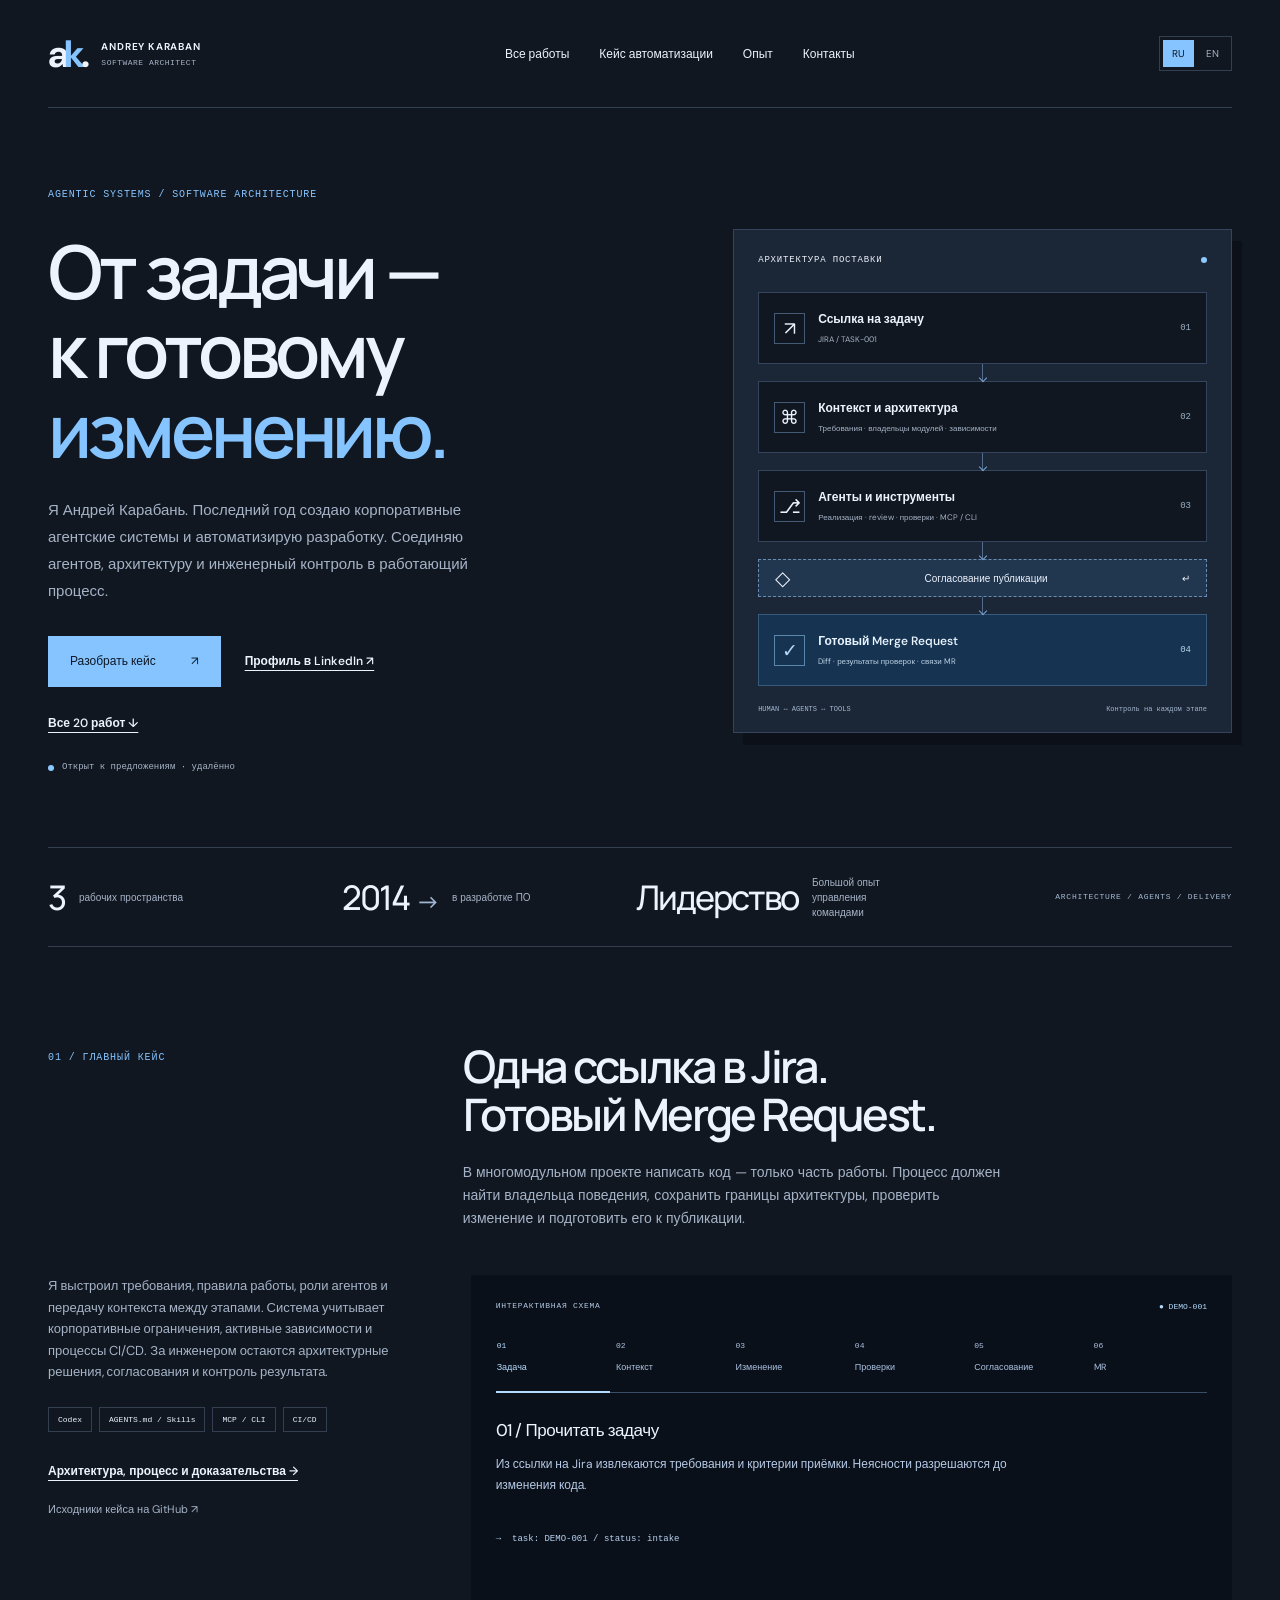
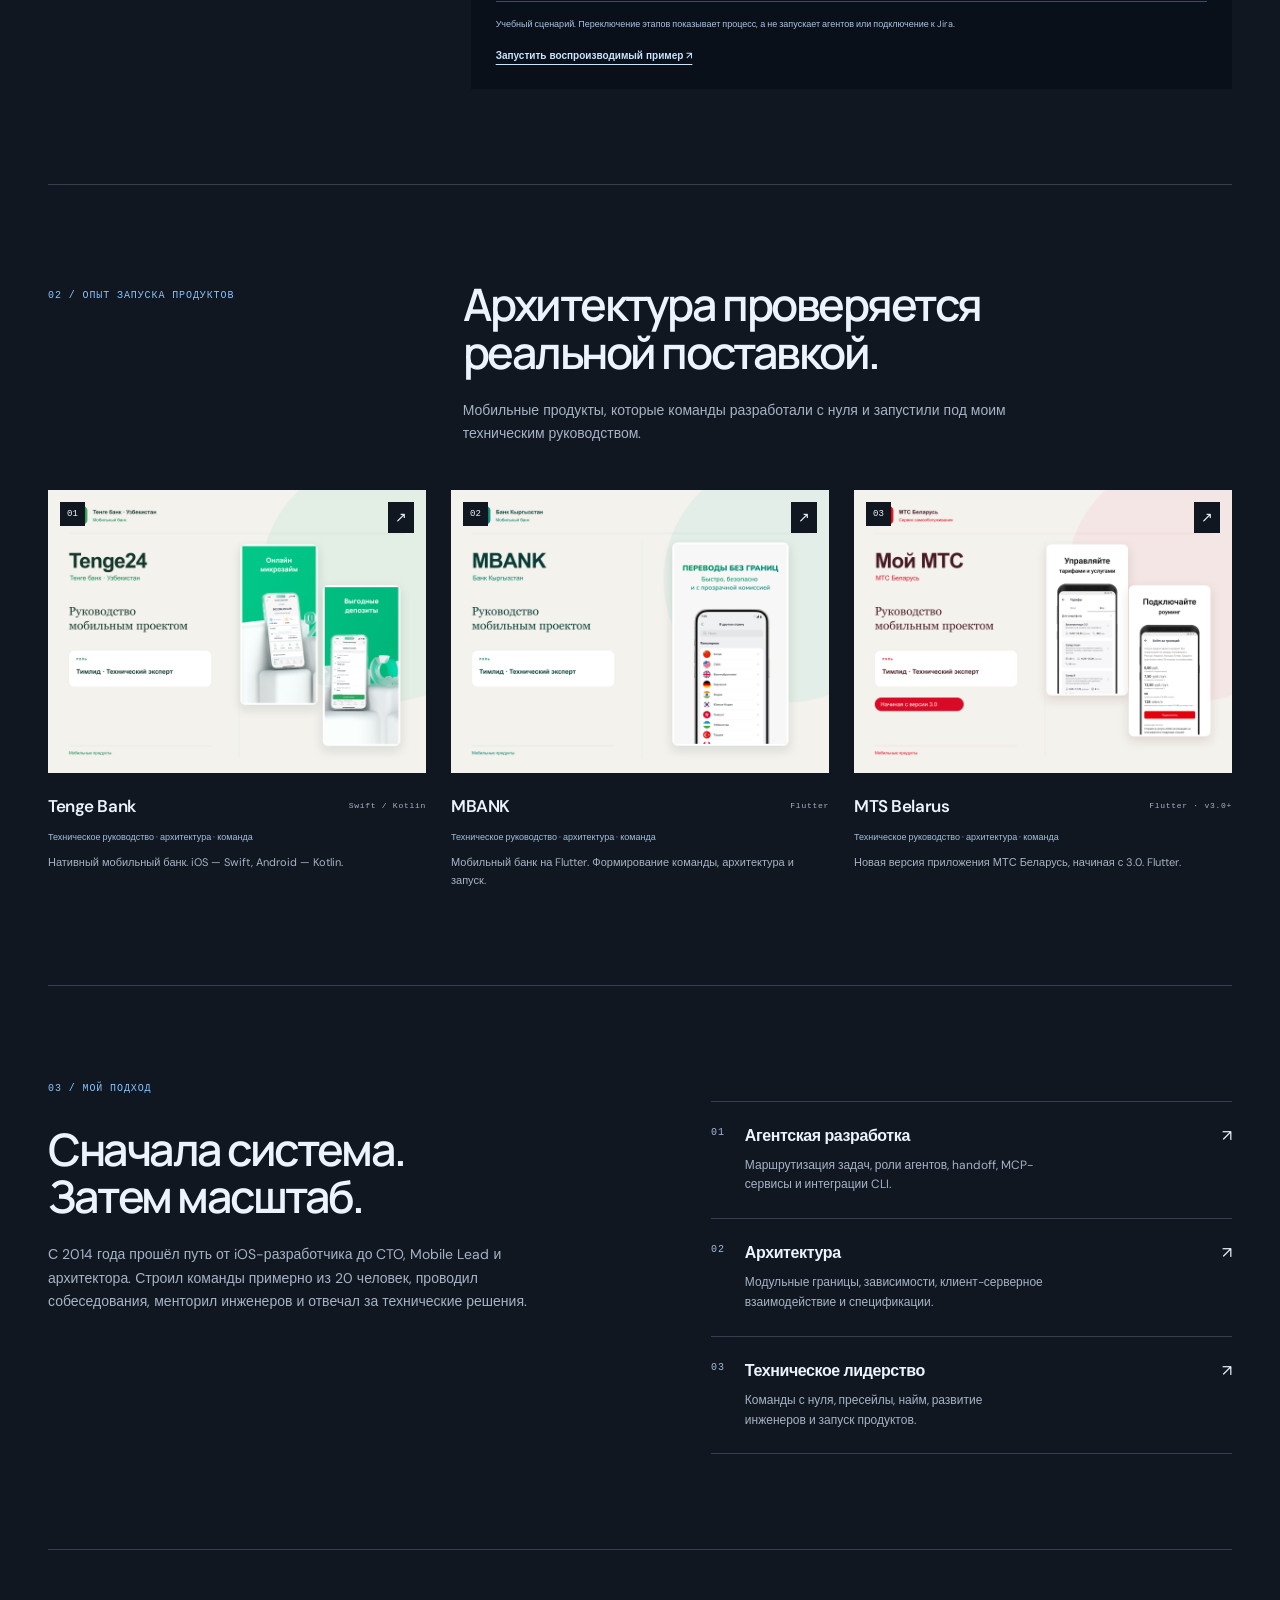
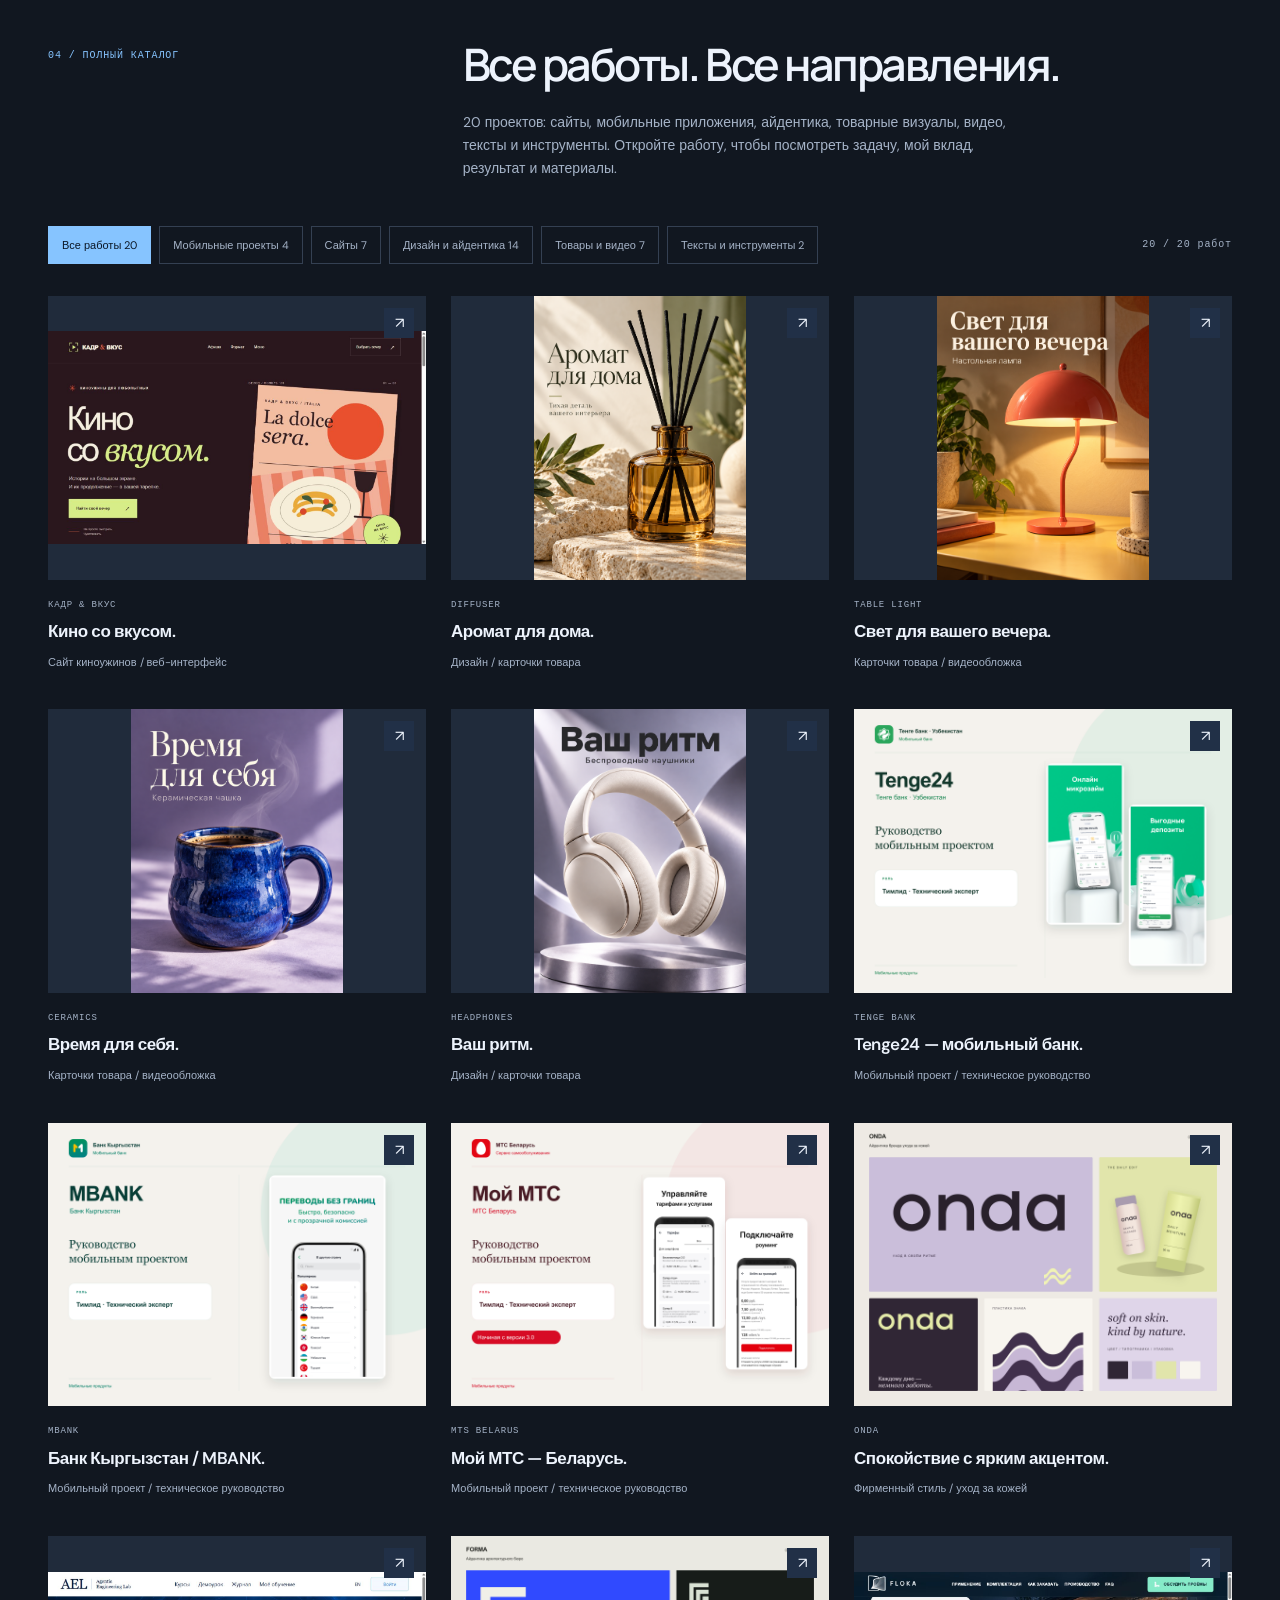
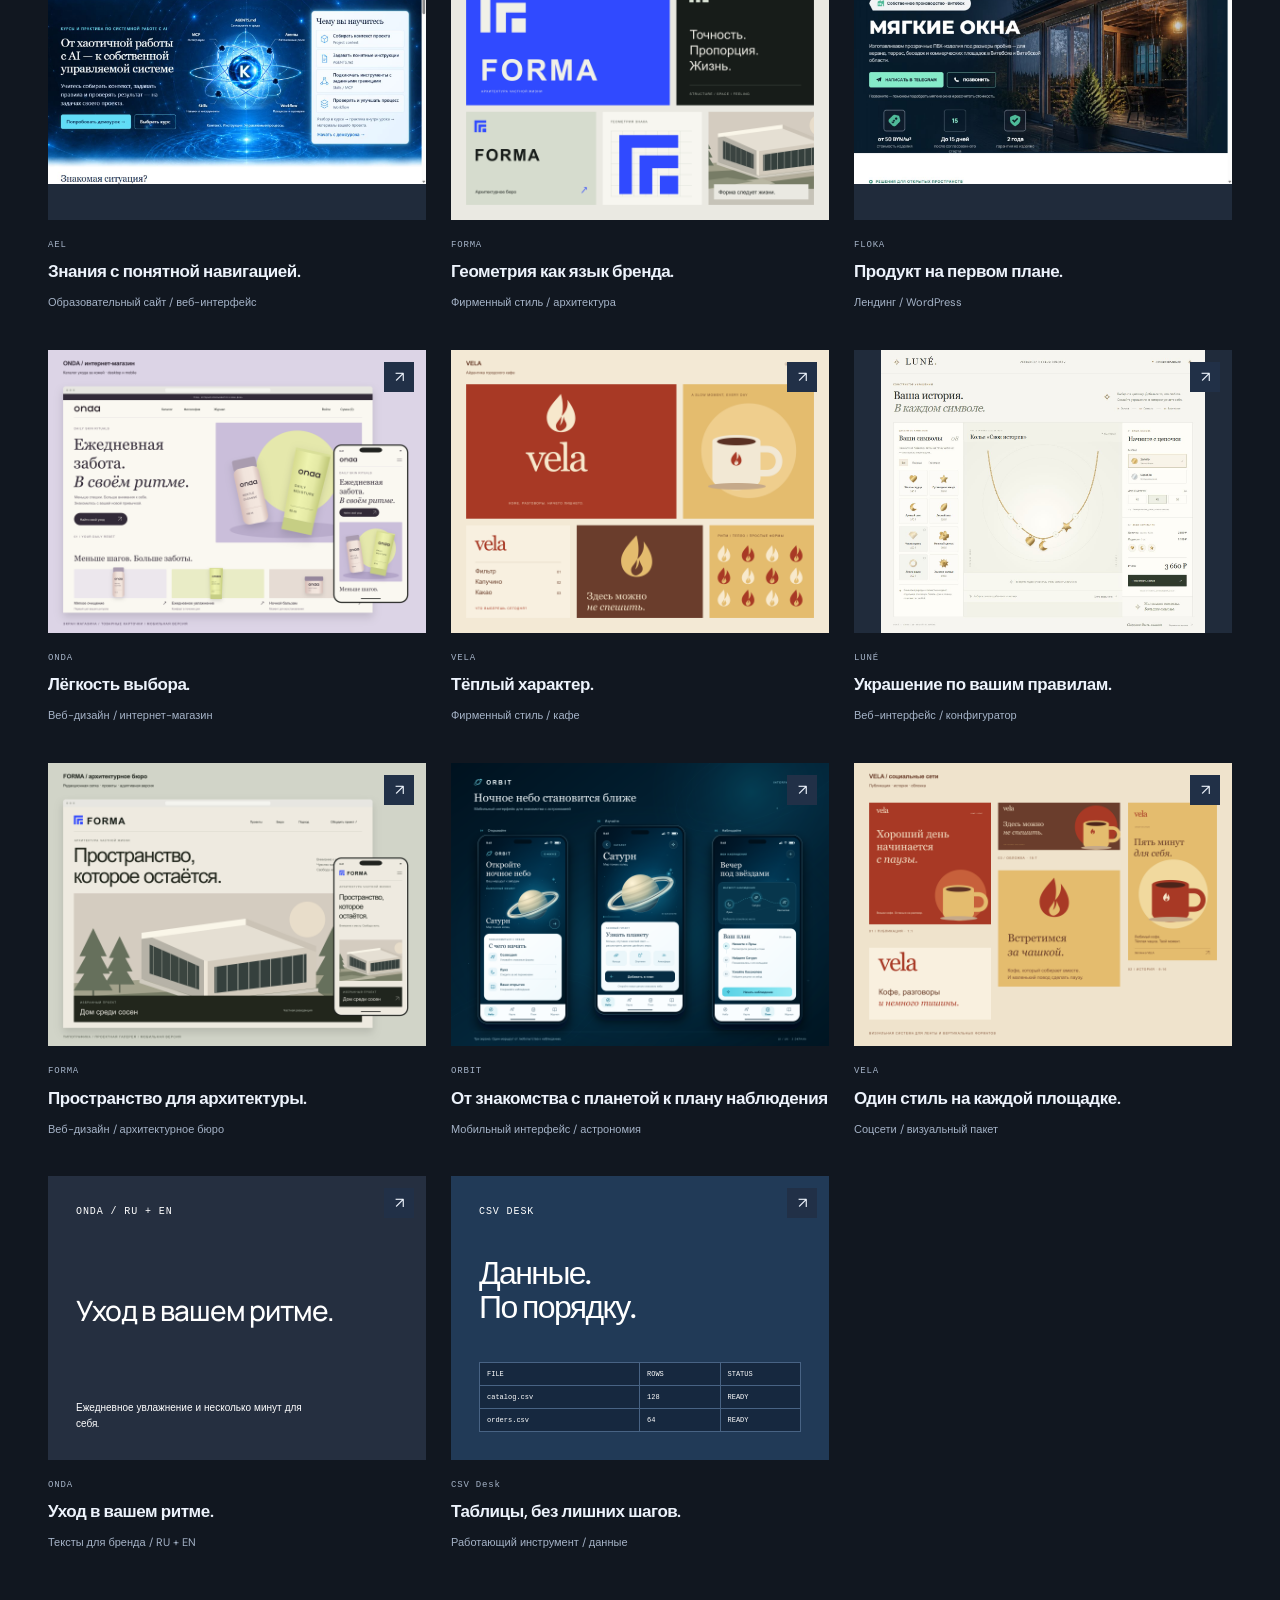
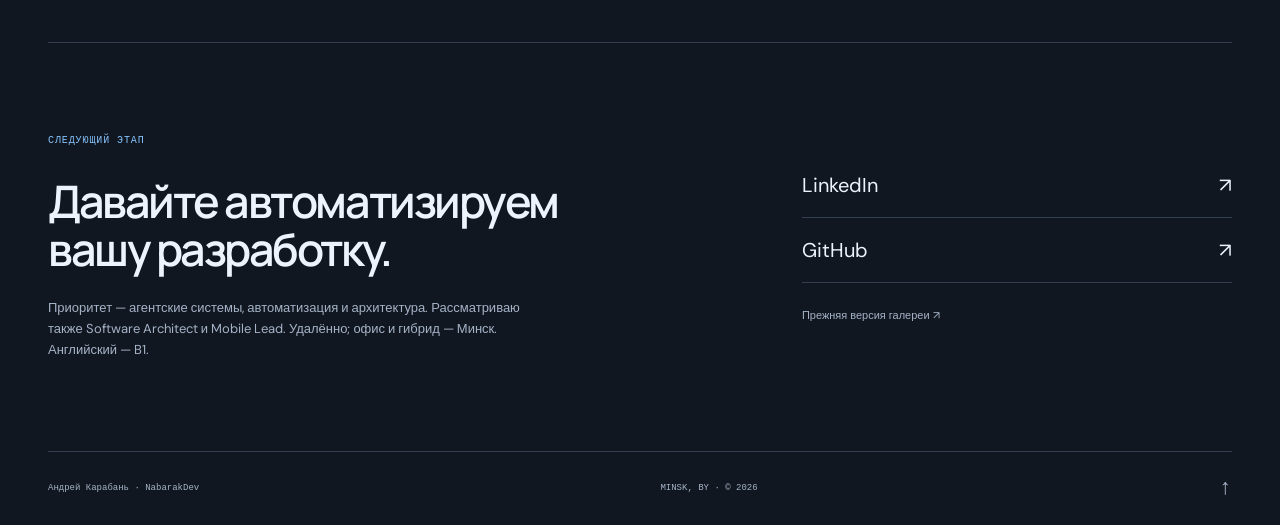
==== commit 30592ec6: "Sharpen automation headline and team leadership messaging Lead with the concrete result: one Jira li" ====
--- a/index.html
+++ b/index.html
@@ -156,8 +156,8 @@
           ><span data-i18n="metric2">в разработке ПО</span>
         </div>
         <div>
-          <strong><span data-i18n="metric3n">до 7</span></strong
-          ><span data-i18n="metric3">разработчиков в команде</span>
+          <strong><span data-i18n="metric3n">Лидерство</span></strong
+          ><span data-i18n="metric3">Большой опыт управления командами</span>
         </div>
         <span class="metric-note mono">ARCHITECTURE / AGENTS / DELIVERY</span>
       </section>
@@ -168,7 +168,7 @@
           </p>
           <div>
             <h2 data-i18n="caseTitle">
-              Ссылка в Jira.<br />Управляемая поставка.
+              Одна ссылка в Jira.<br />Готовый Merge Request.
             </h2>
             <p data-i18n="caseIntro" class="section-intro">
               В многомодульном проекте написать код — только часть работы.
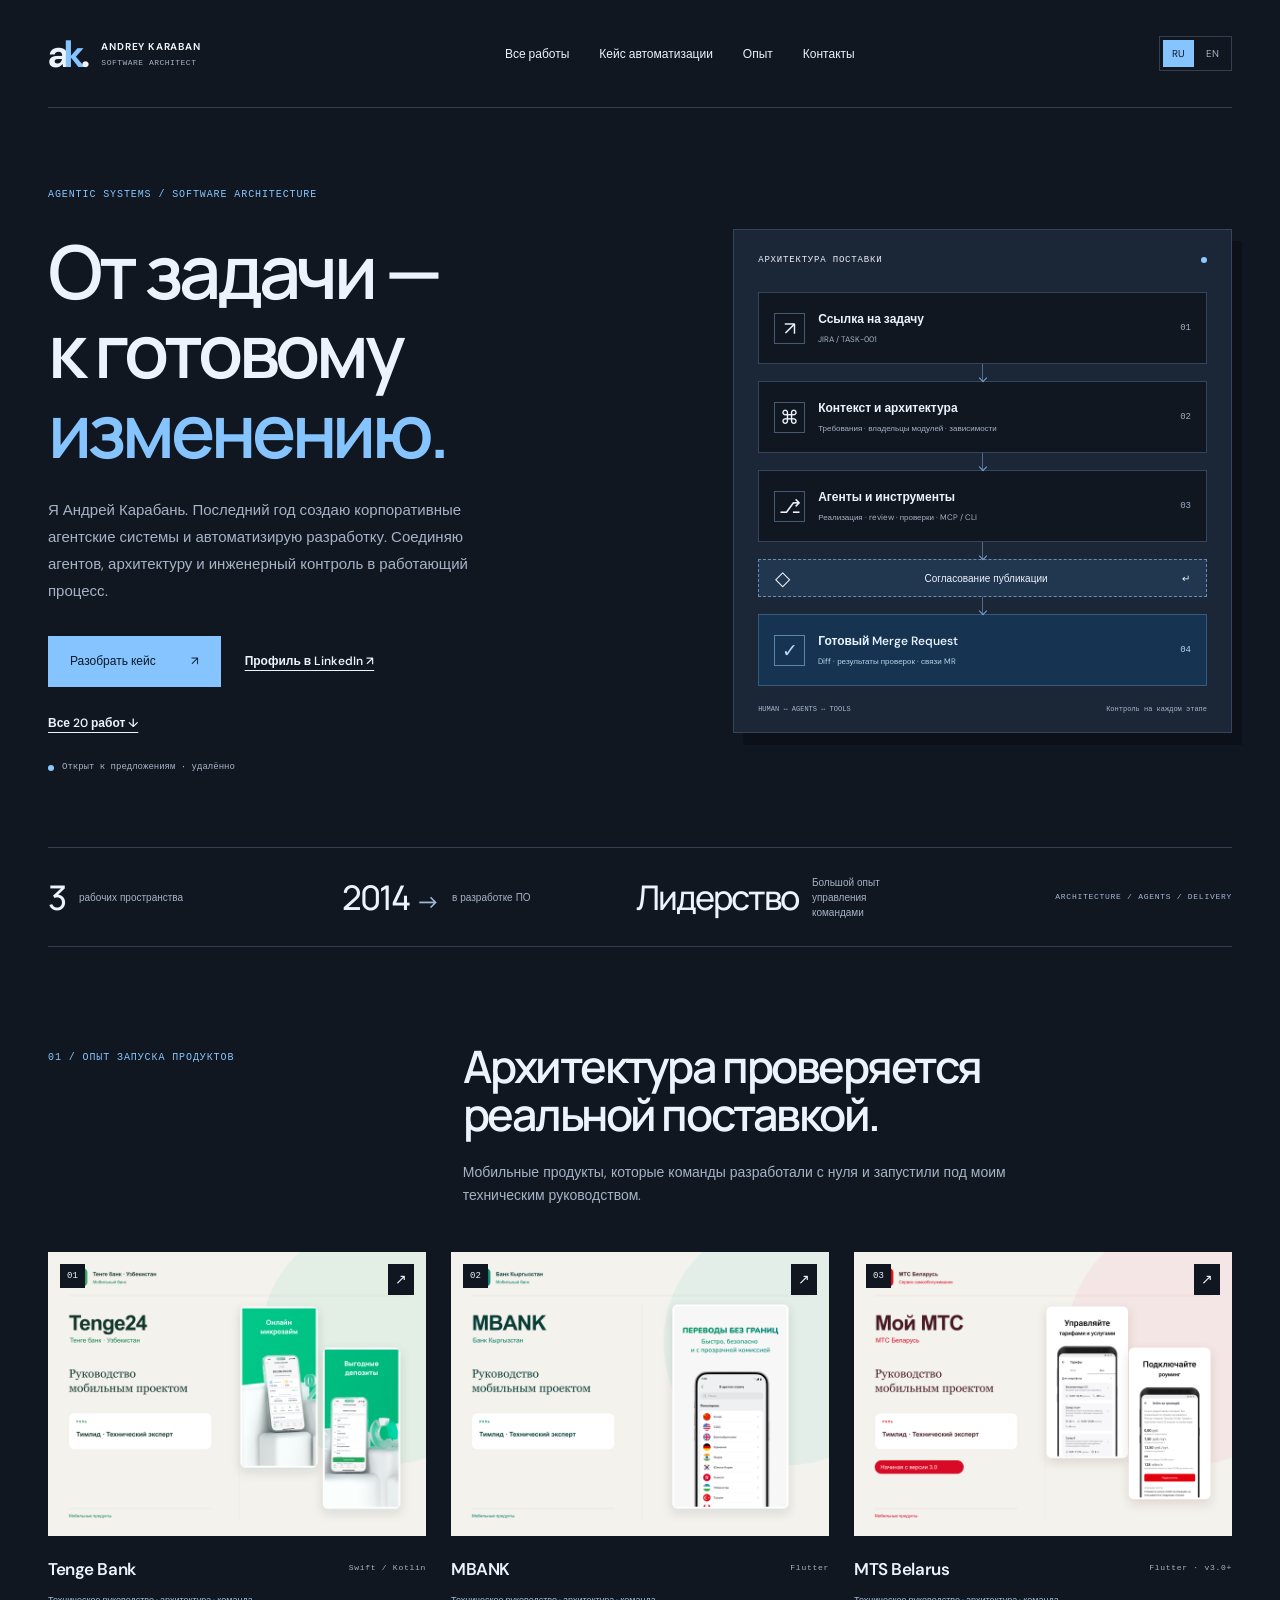
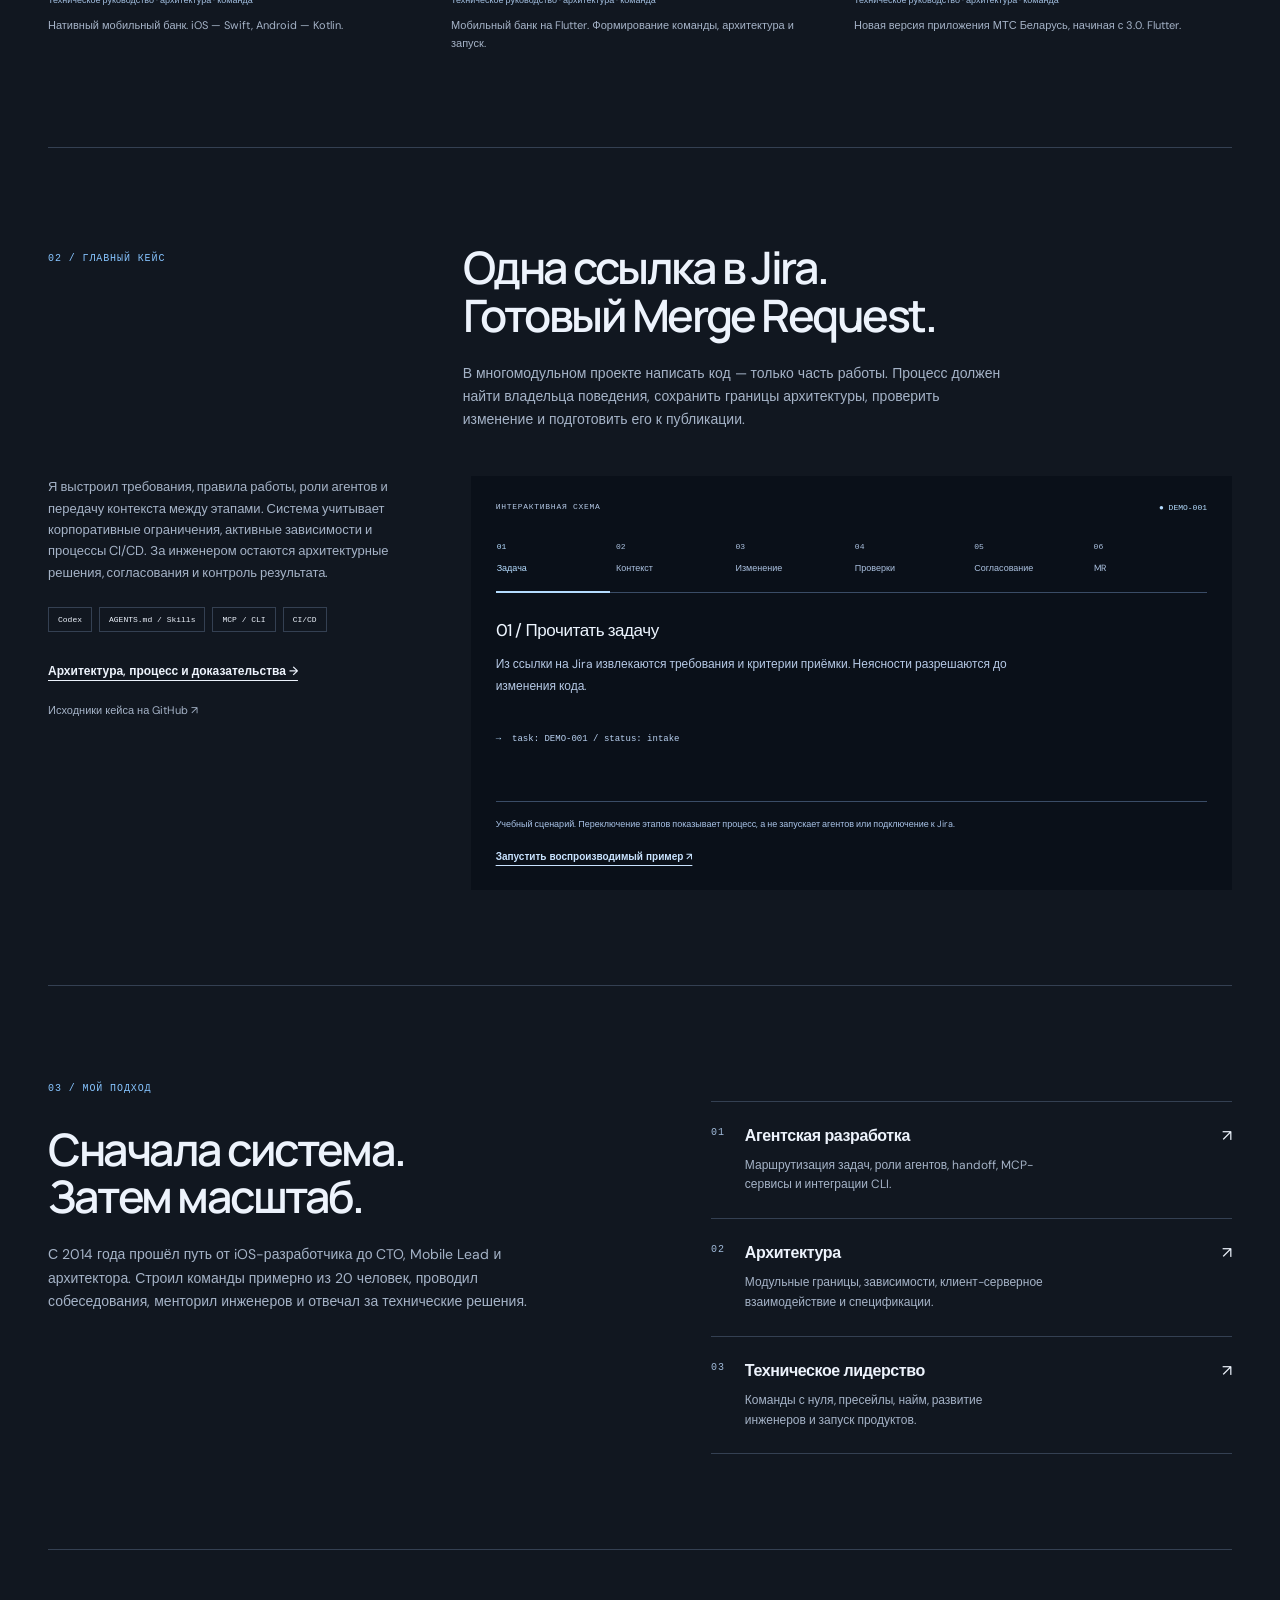
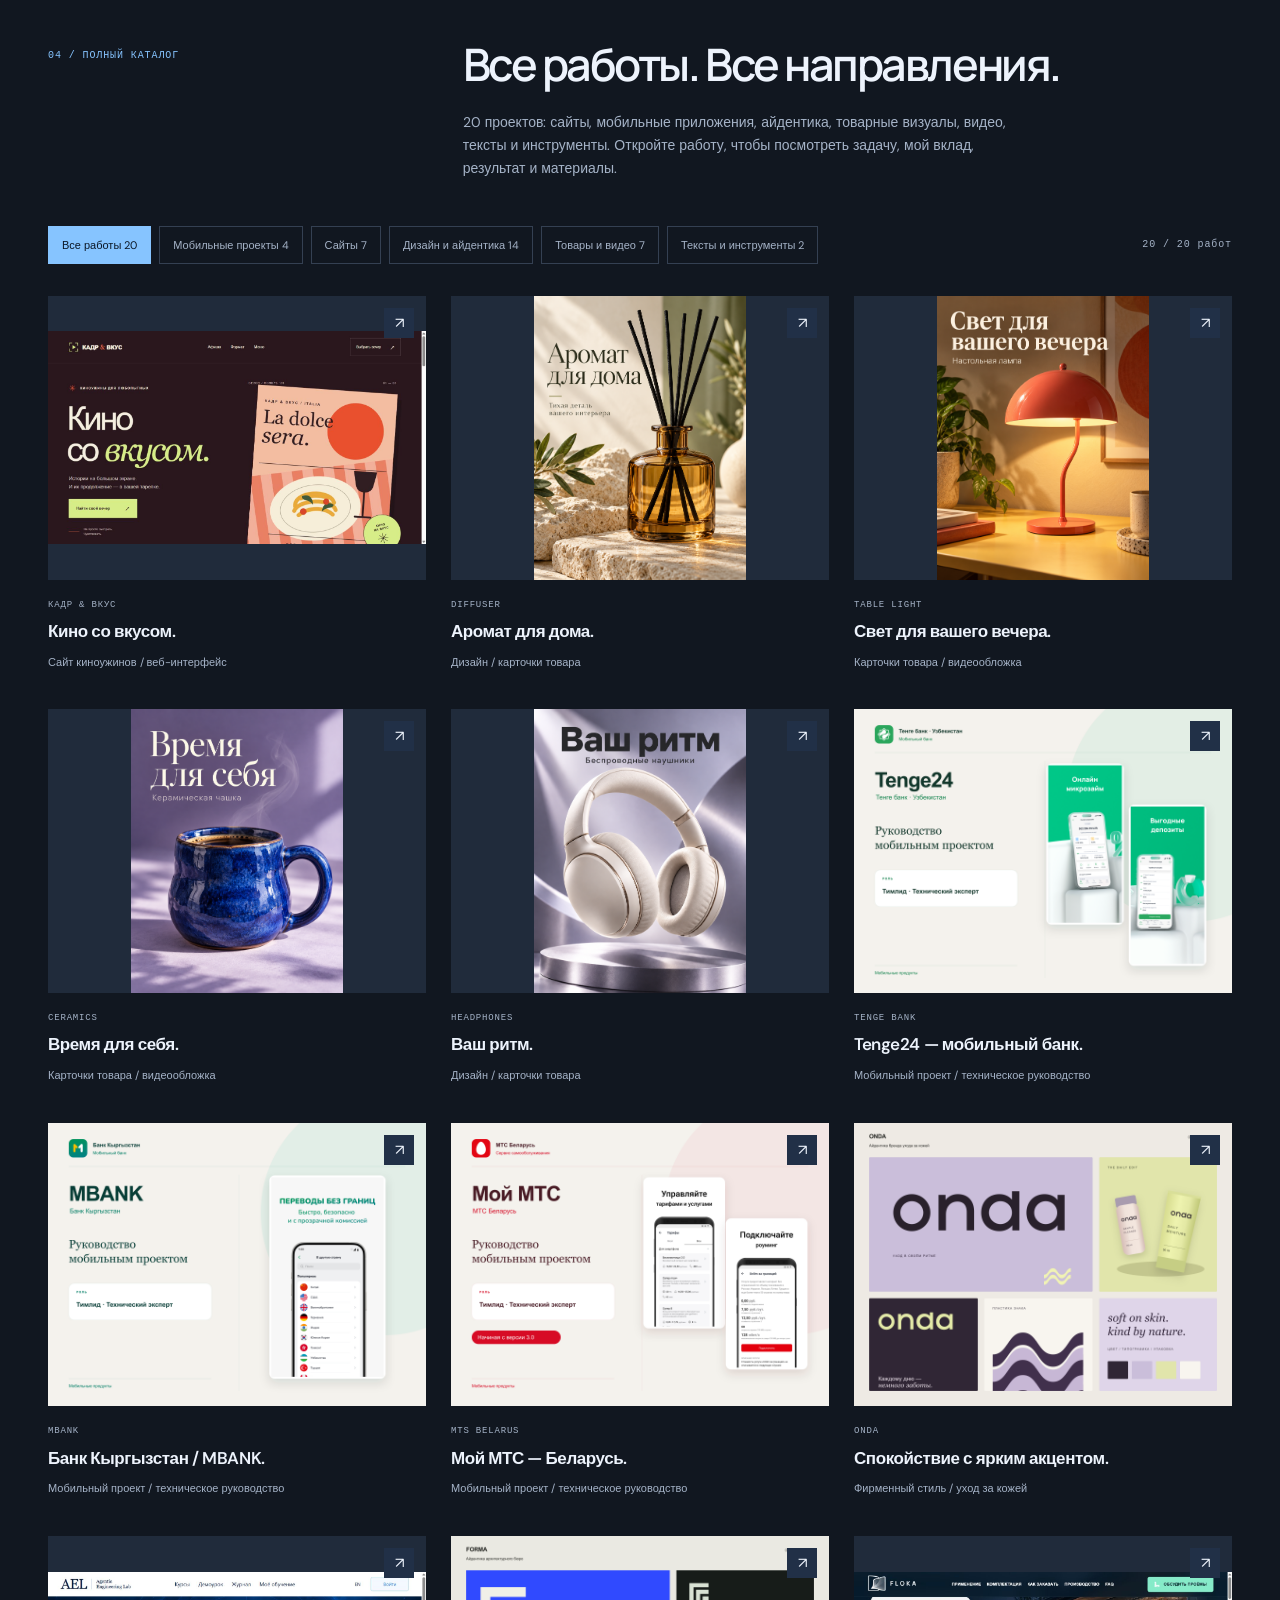
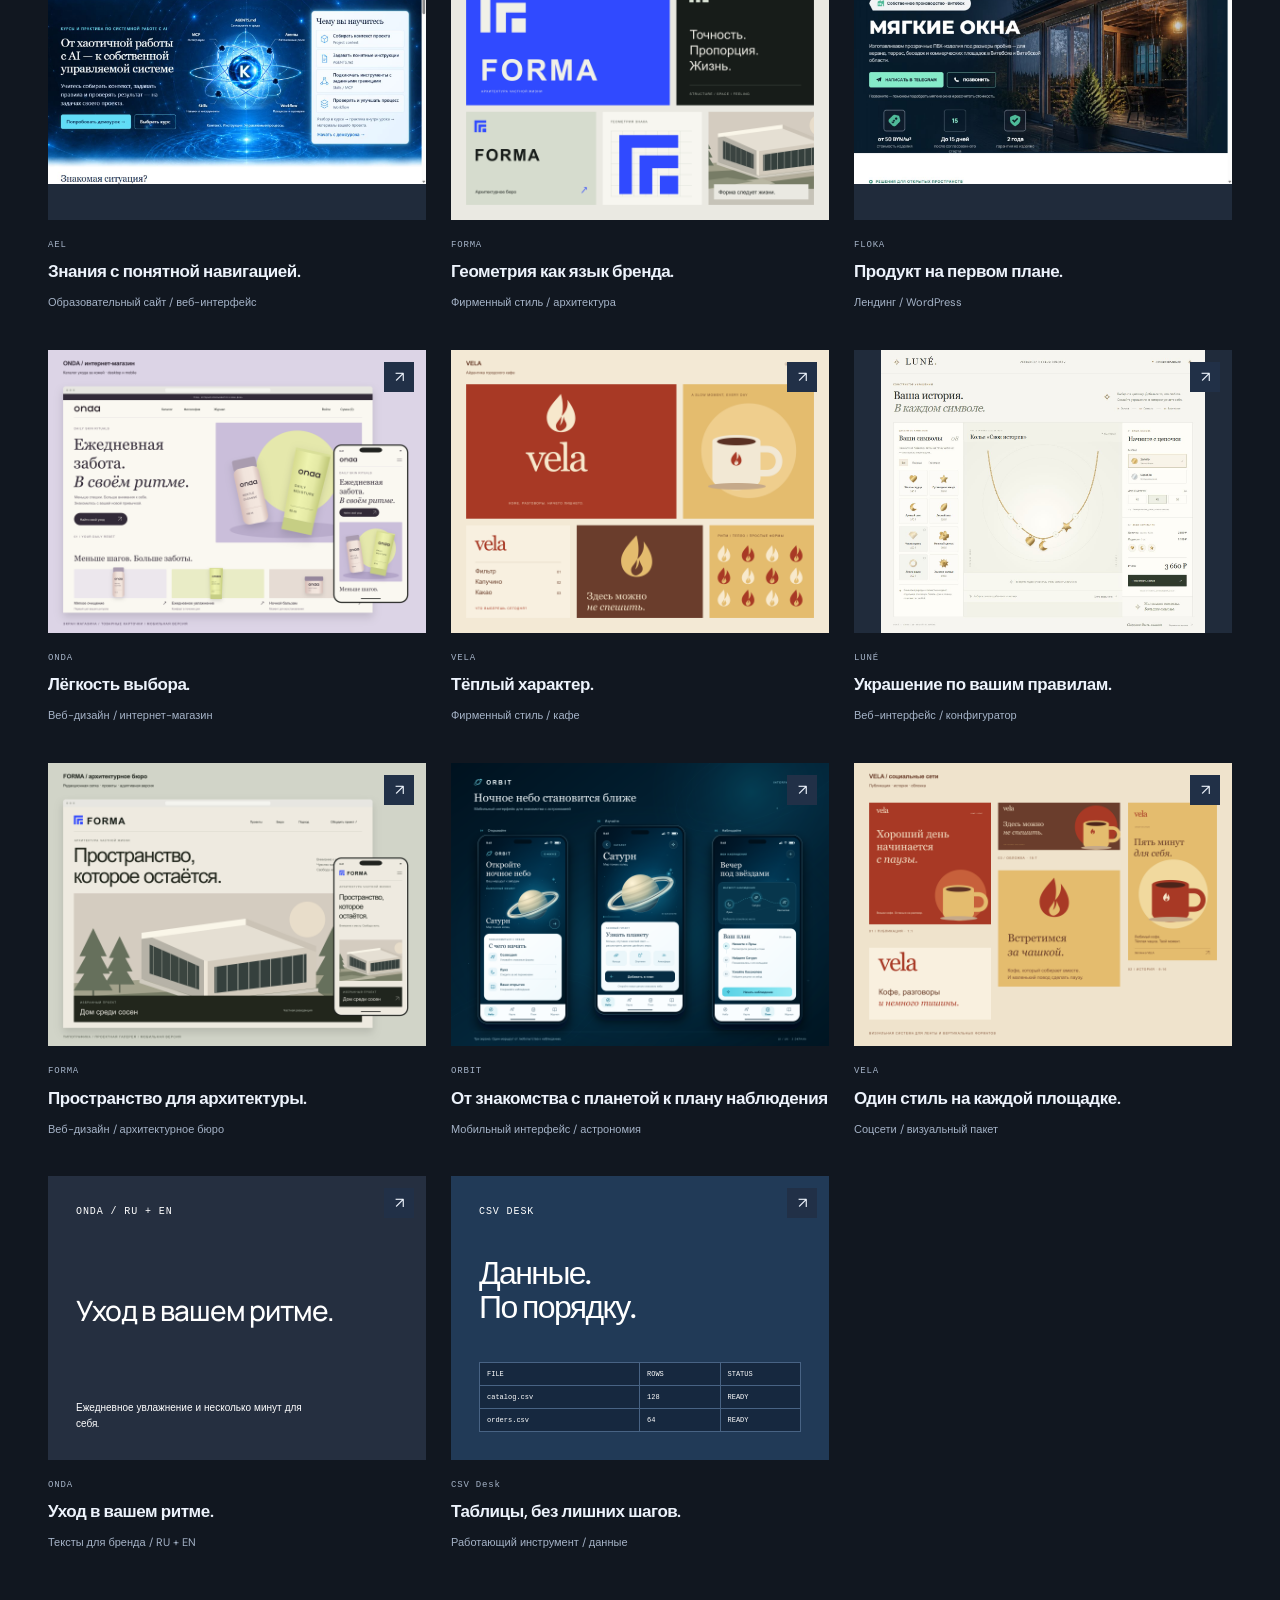
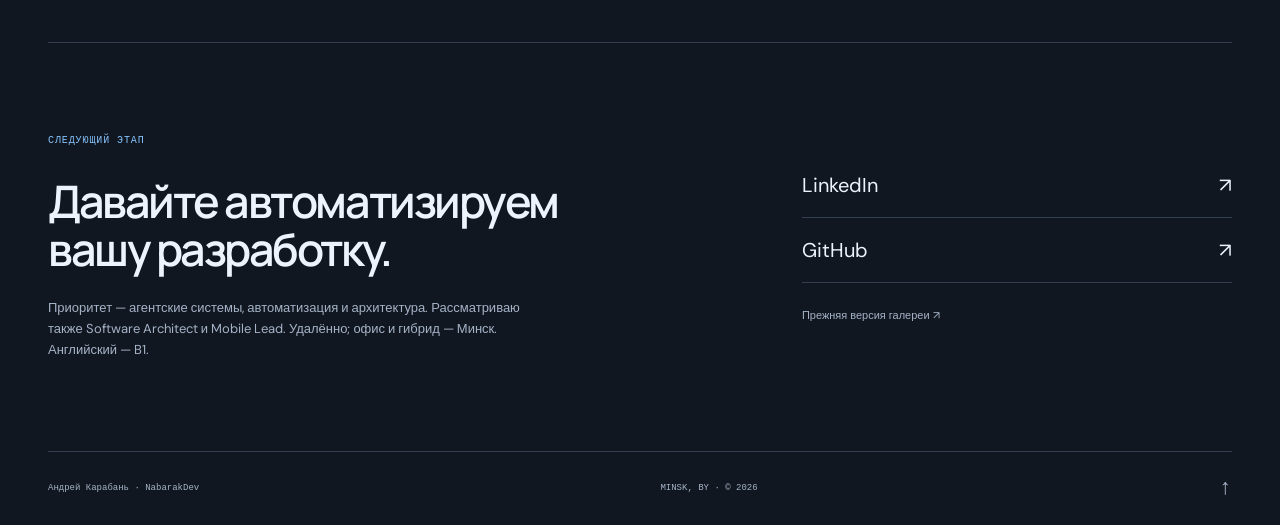
==== commit ff38e5c5: "Move the three mobile applications above the automation case Place Tenge Bank, MBANK and MTS Belarus" ====
--- a/index.html
+++ b/index.html
@@ -161,101 +161,10 @@
         </div>
         <span class="metric-note mono">ARCHITECTURE / AGENTS / DELIVERY</span>
       </section>
-      <section id="case" class="feature wrap">
-        <div class="section-heading">
-          <p class="eyebrow">
-            <span data-i18n="caseEyebrow">01 / ГЛАВНЫЙ КЕЙС</span>
-          </p>
-          <div>
-            <h2 data-i18n="caseTitle">
-              Одна ссылка в Jira.<br />Готовый Merge Request.
-            </h2>
-            <p data-i18n="caseIntro" class="section-intro">
-              В многомодульном проекте написать код — только часть работы.
-              Процесс должен найти владельца поведения, сохранить границы
-              архитектуры, проверить изменение и подготовить его к публикации.
-            </p>
-          </div>
-        </div>
-        <div class="feature-columns">
-          <div class="feature-copy">
-            <p data-i18n="caseBody">
-              Я выстроил требования, правила работы, роли агентов и передачу
-              контекста между этапами. Система учитывает корпоративные
-              ограничения, активные зависимости и процессы CI/CD. За инженером
-              остаются архитектурные решения, согласования и контроль
-              результата.
-            </p>
-            <div class="tags">
-              <span>Codex</span><span>AGENTS.md / Skills</span
-              ><span>MCP / CLI</span><span>CI/CD</span>
-            </div>
-            <a class="text-link" href="case-agentic.html"
-              ><span data-i18n="caseLink"
-                >Архитектура, процесс и доказательства →</span
-              ></a
-            ><a
-              class="quiet-link"
-              href="https://github.com/nabarakdev/nabarakdev.github.io/tree/main/cases/agentic-delivery"
-              ><span data-i18n="sourceLink"
-                >Исходники кейса на GitHub ↗</span
-              ></a
-            >
-          </div>
-          <section class="workflow-demo" aria-labelledby="demo-title">
-            <div class="demo-top">
-              <span class="mono" id="demo-title"
-                ><span data-i18n="demoLabel">ИНТЕРАКТИВНАЯ СХЕМА</span></span
-              ><span class="demo-indicator">● DEMO-001</span>
-            </div>
-            <div
-              class="step-controls"
-              role="group"
-              aria-label="Workflow stages"
-            >
-              <button type="button" data-step="0" aria-pressed="true">
-                <span>01</span><b data-step-label="0">Задача</b></button
-              ><button type="button" data-step="1" aria-pressed="false">
-                <span>02</span><b data-step-label="1">Контекст</b></button
-              ><button type="button" data-step="2" aria-pressed="false">
-                <span>03</span><b data-step-label="2">Изменение</b></button
-              ><button type="button" data-step="3" aria-pressed="false">
-                <span>04</span><b data-step-label="3">Проверки</b></button
-              ><button type="button" data-step="4" aria-pressed="false">
-                <span>05</span><b data-step-label="4">Согласование</b></button
-              ><button type="button" data-step="5" aria-pressed="false">
-                <span>06</span><b data-step-label="5">MR</b>
-              </button>
-            </div>
-            <div class="step-detail" aria-live="polite">
-              <h3 id="step-title">01 / Прочитать задачу</h3>
-              <p id="step-body">
-                Из ссылки на Jira извлекаются требования и критерии приёмки.
-                Неясности разрешаются до изменения кода.
-              </p>
-              <div class="terminal-line">
-                <span>→</span
-                ><code id="step-code">task: DEMO-001 / status: intake</code>
-              </div>
-            </div>
-            <p data-i18n="demoNote" class="demo-note">
-              Учебный сценарий. Переключение этапов показывает процесс, а не
-              запускает агентов или подключение к Jira.
-            </p>
-            <a
-              class="text-link light"
-              href="https://github.com/nabarakdev/nabarakdev.github.io/tree/main/cases/agentic-delivery/demo"
-              ><span data-i18n="demoArtifact"
-                >Запустить воспроизводимый пример ↗</span
-              ></a
-            >
-          </section>
-        </div>
-      </section>
       <section id="experience" class="work wrap">
         <div class="section-heading">
           <p class="eyebrow">
-            <span data-i18n="workEyebrow">02 / ОПЫТ ЗАПУСКА ПРОДУКТОВ</span>
+            <span data-i18n="workEyebrow">01 / ОПЫТ ЗАПУСКА ПРОДУКТОВ</span>
           </p>
           <div>
             <h2 data-i18n="workTitle">
@@ -350,6 +259,97 @@
               Новая версия приложения МТС Беларусь, начиная с 3.0. Flutter.
             </p>
           </article>
+        </div>
+      </section>
+      <section id="case" class="feature wrap">
+        <div class="section-heading">
+          <p class="eyebrow">
+            <span data-i18n="caseEyebrow">02 / ГЛАВНЫЙ КЕЙС</span>
+          </p>
+          <div>
+            <h2 data-i18n="caseTitle">
+              Одна ссылка в Jira.<br />Готовый Merge Request.
+            </h2>
+            <p data-i18n="caseIntro" class="section-intro">
+              В многомодульном проекте написать код — только часть работы.
+              Процесс должен найти владельца поведения, сохранить границы
+              архитектуры, проверить изменение и подготовить его к публикации.
+            </p>
+          </div>
+        </div>
+        <div class="feature-columns">
+          <div class="feature-copy">
+            <p data-i18n="caseBody">
+              Я выстроил требования, правила работы, роли агентов и передачу
+              контекста между этапами. Система учитывает корпоративные
+              ограничения, активные зависимости и процессы CI/CD. За инженером
+              остаются архитектурные решения, согласования и контроль
+              результата.
+            </p>
+            <div class="tags">
+              <span>Codex</span><span>AGENTS.md / Skills</span
+              ><span>MCP / CLI</span><span>CI/CD</span>
+            </div>
+            <a class="text-link" href="case-agentic.html"
+              ><span data-i18n="caseLink"
+                >Архитектура, процесс и доказательства →</span
+              ></a
+            ><a
+              class="quiet-link"
+              href="https://github.com/nabarakdev/nabarakdev.github.io/tree/main/cases/agentic-delivery"
+              ><span data-i18n="sourceLink"
+                >Исходники кейса на GitHub ↗</span
+              ></a
+            >
+          </div>
+          <section class="workflow-demo" aria-labelledby="demo-title">
+            <div class="demo-top">
+              <span class="mono" id="demo-title"
+                ><span data-i18n="demoLabel">ИНТЕРАКТИВНАЯ СХЕМА</span></span
+              ><span class="demo-indicator">● DEMO-001</span>
+            </div>
+            <div
+              class="step-controls"
+              role="group"
+              aria-label="Workflow stages"
+            >
+              <button type="button" data-step="0" aria-pressed="true">
+                <span>01</span><b data-step-label="0">Задача</b></button
+              ><button type="button" data-step="1" aria-pressed="false">
+                <span>02</span><b data-step-label="1">Контекст</b></button
+              ><button type="button" data-step="2" aria-pressed="false">
+                <span>03</span><b data-step-label="2">Изменение</b></button
+              ><button type="button" data-step="3" aria-pressed="false">
+                <span>04</span><b data-step-label="3">Проверки</b></button
+              ><button type="button" data-step="4" aria-pressed="false">
+                <span>05</span><b data-step-label="4">Согласование</b></button
+              ><button type="button" data-step="5" aria-pressed="false">
+                <span>06</span><b data-step-label="5">MR</b>
+              </button>
+            </div>
+            <div class="step-detail" aria-live="polite">
+              <h3 id="step-title">01 / Прочитать задачу</h3>
+              <p id="step-body">
+                Из ссылки на Jira извлекаются требования и критерии приёмки.
+                Неясности разрешаются до изменения кода.
+              </p>
+              <div class="terminal-line">
+                <span>→</span
+                ><code id="step-code">task: DEMO-001 / status: intake</code>
+              </div>
+            </div>
+            <p data-i18n="demoNote" class="demo-note">
+              Учебный сценарий. Переключение этапов показывает процесс, а не
+              запускает агентов или подключение к Jira.
+            </p>
+            <a
+              class="text-link light"
+              href="https://github.com/nabarakdev/nabarakdev.github.io/tree/main/cases/agentic-delivery/demo"
+              ><span data-i18n="demoArtifact"
+                >Запустить воспроизводимый пример ↗</span
+              ></a
+            >
+          </section>
         </div>
       </section>
       <section class="career wrap">
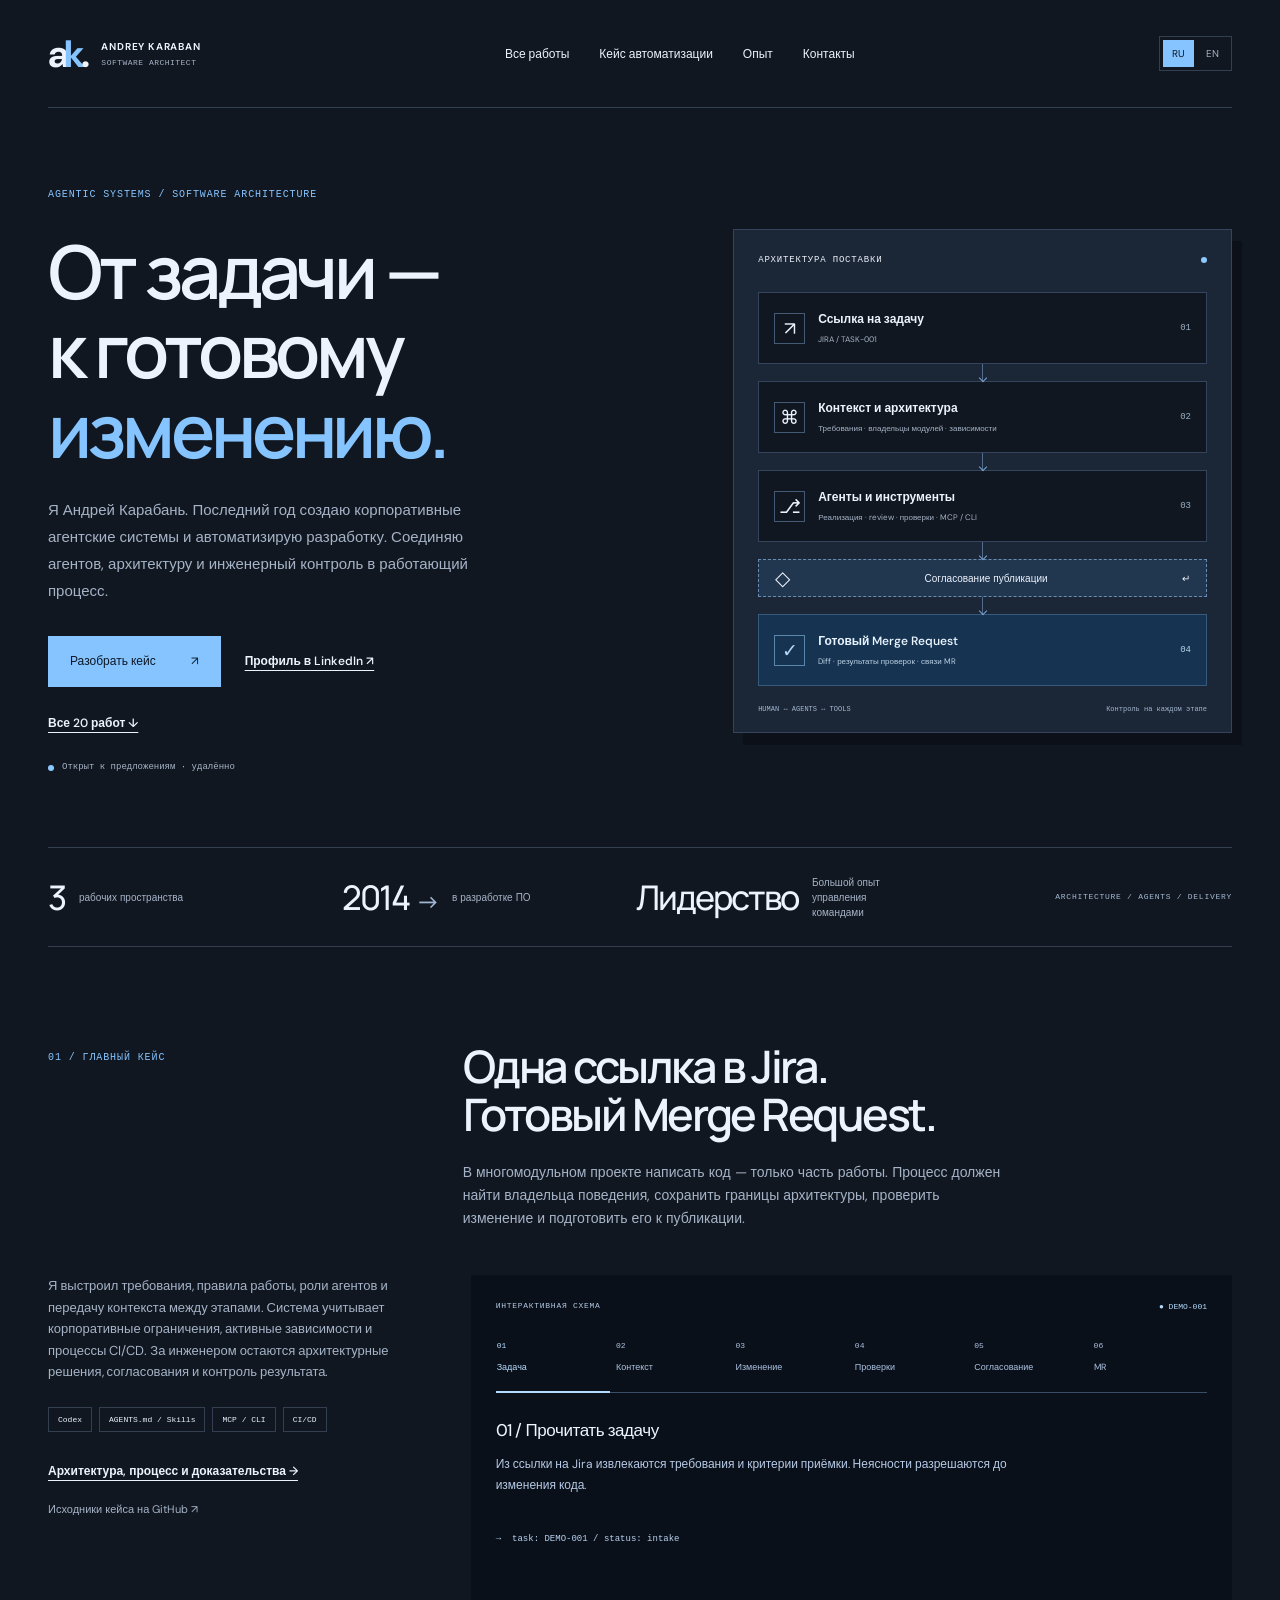
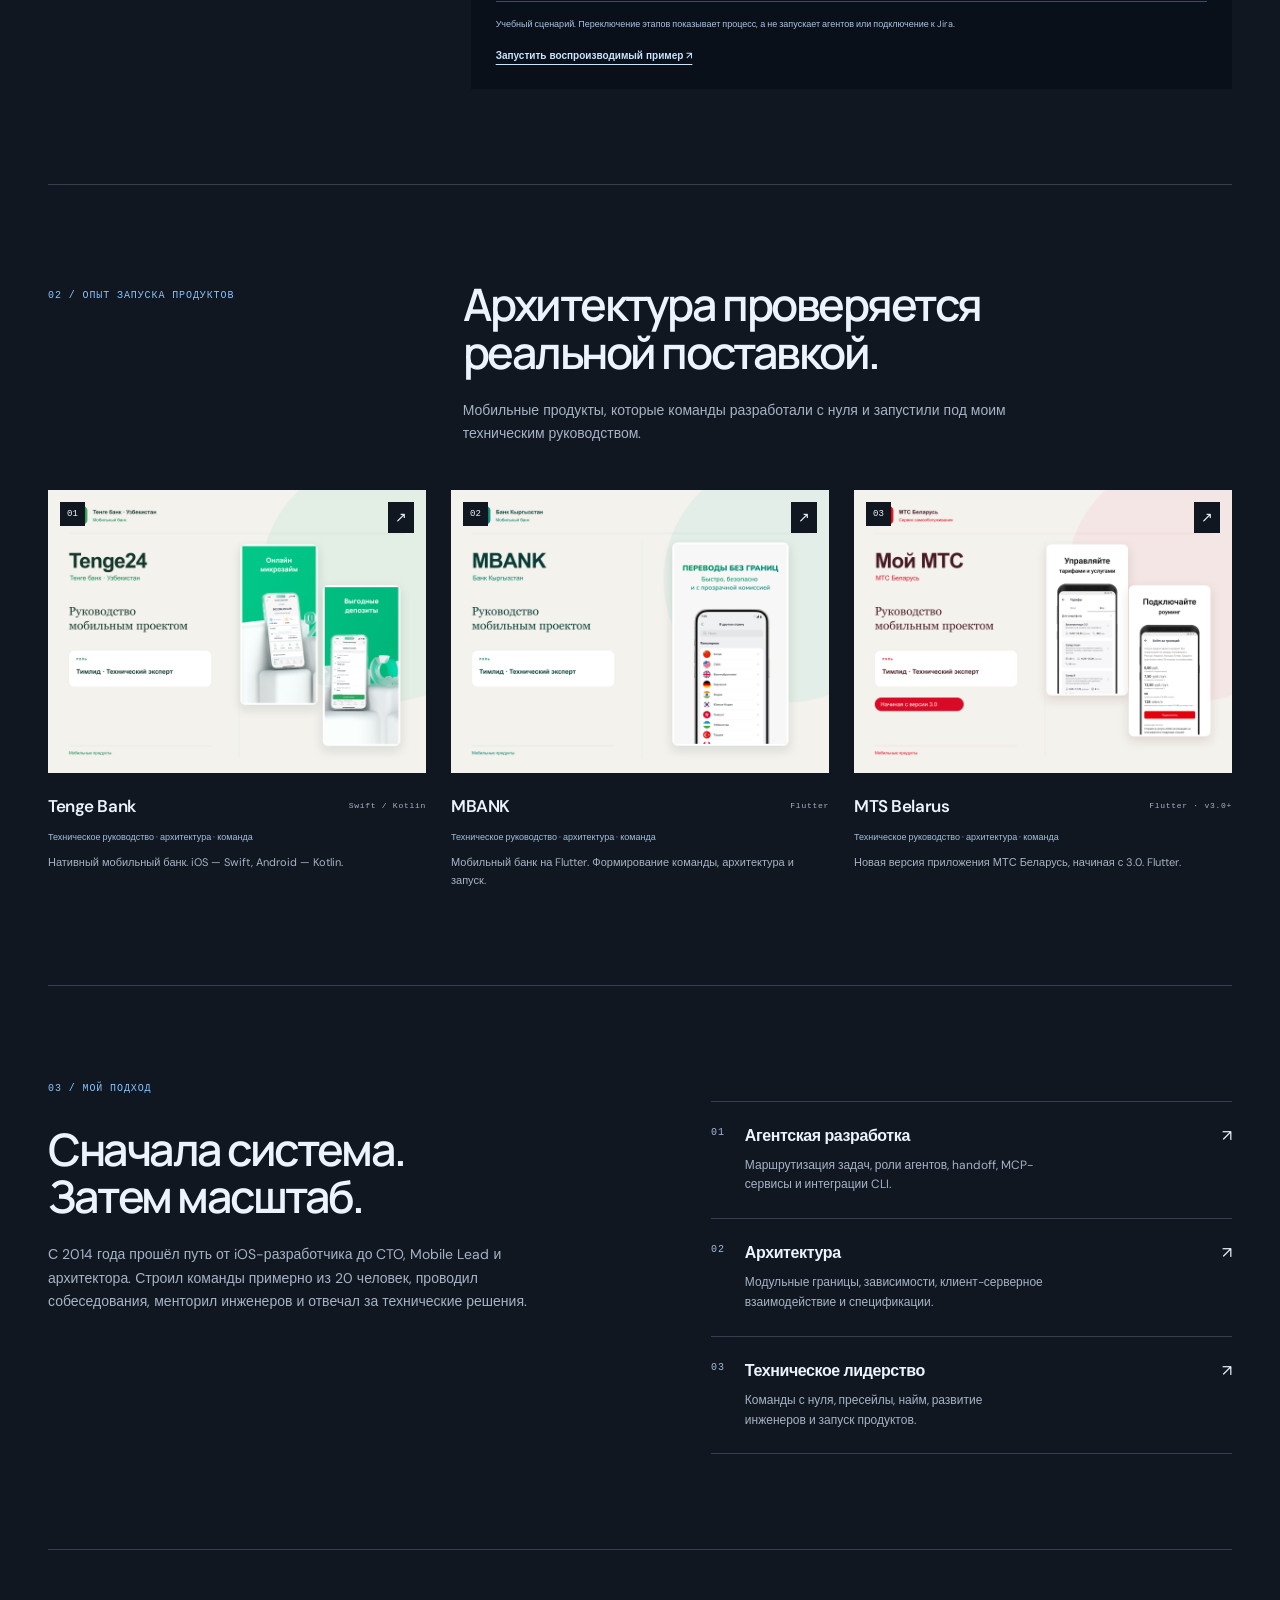
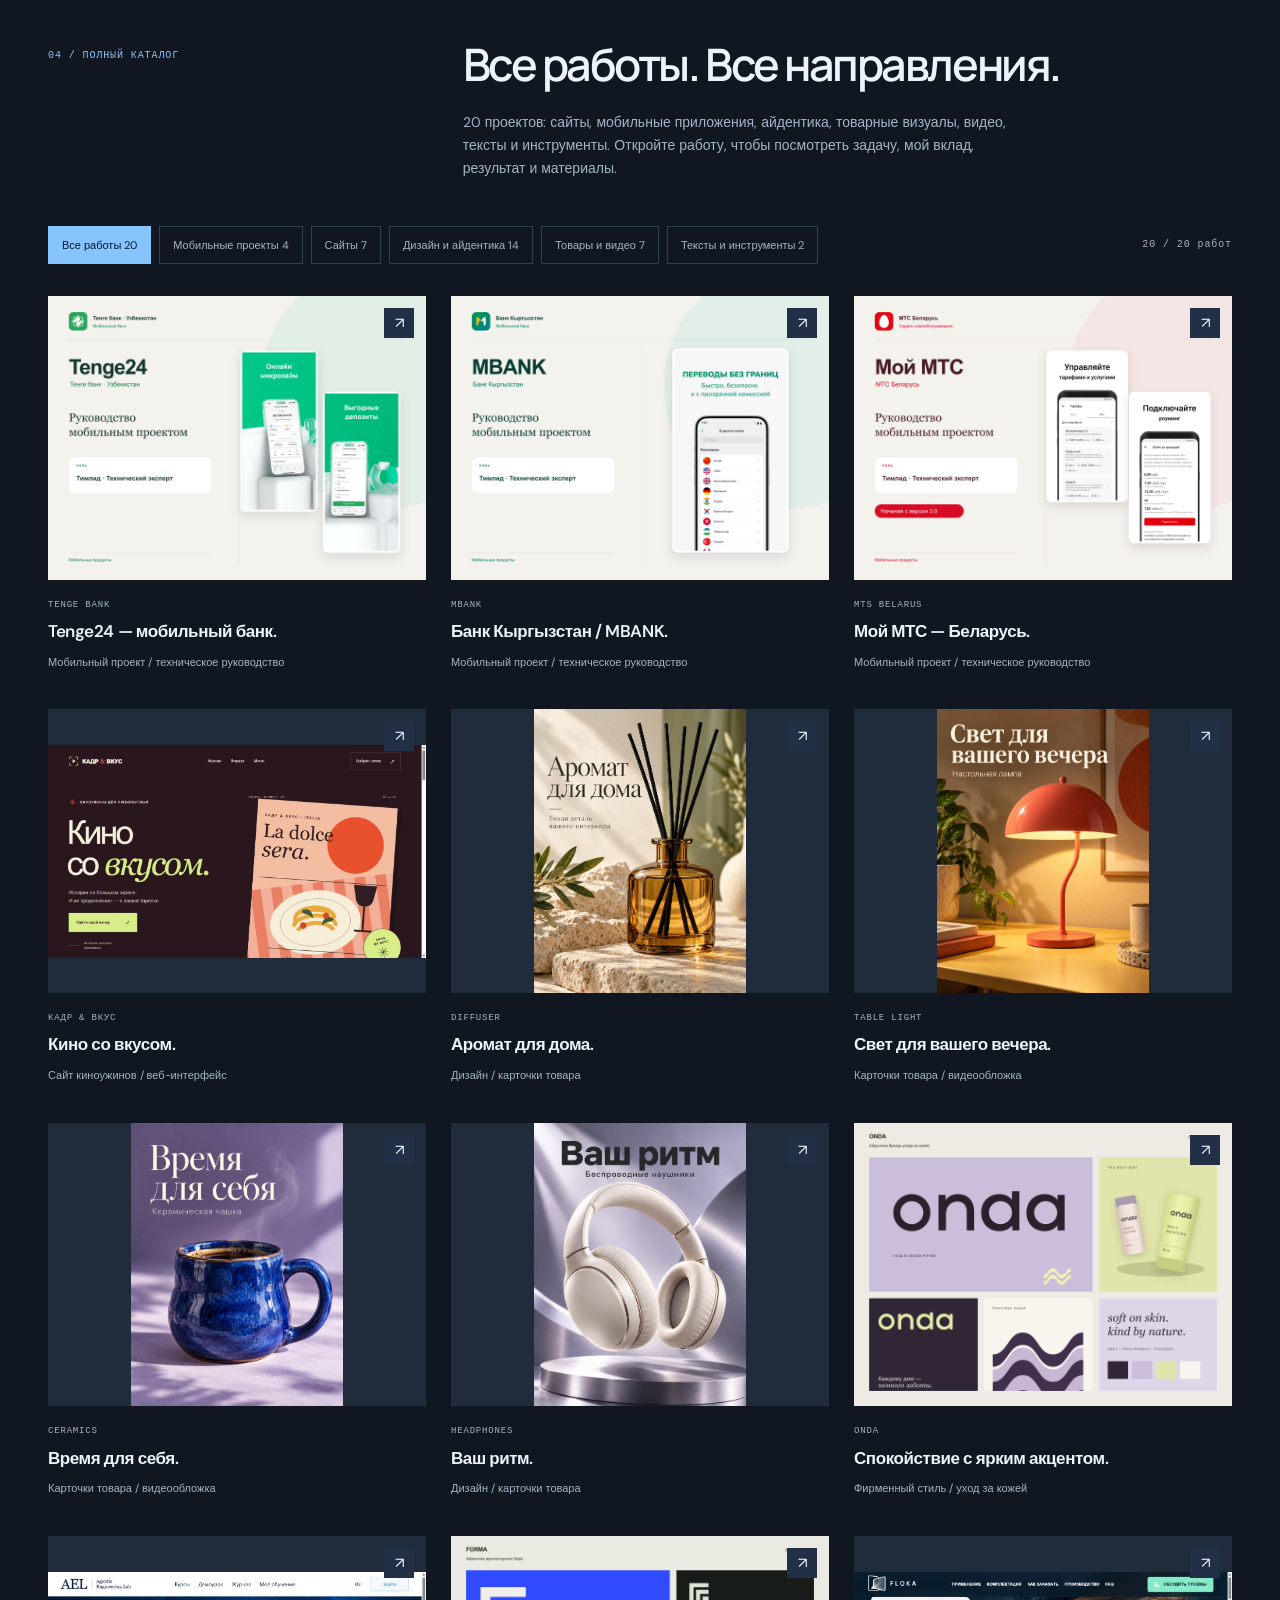
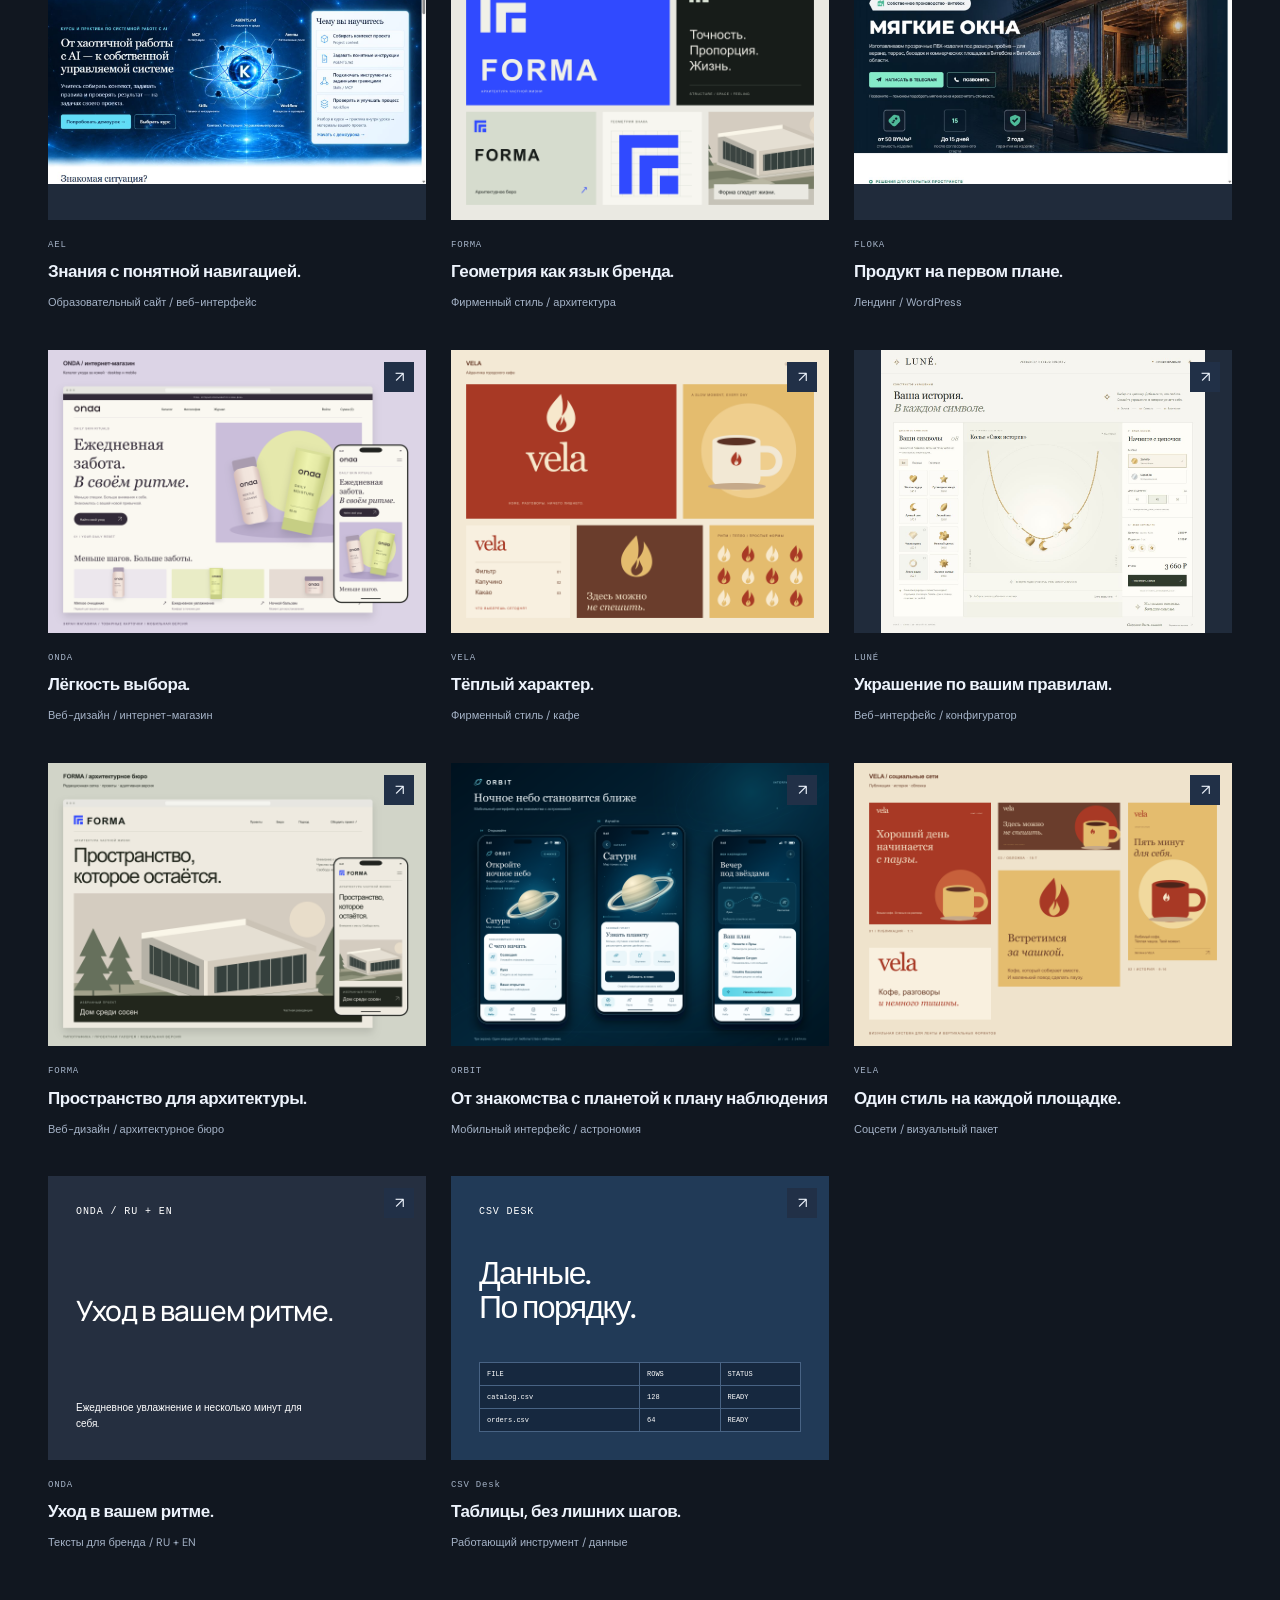
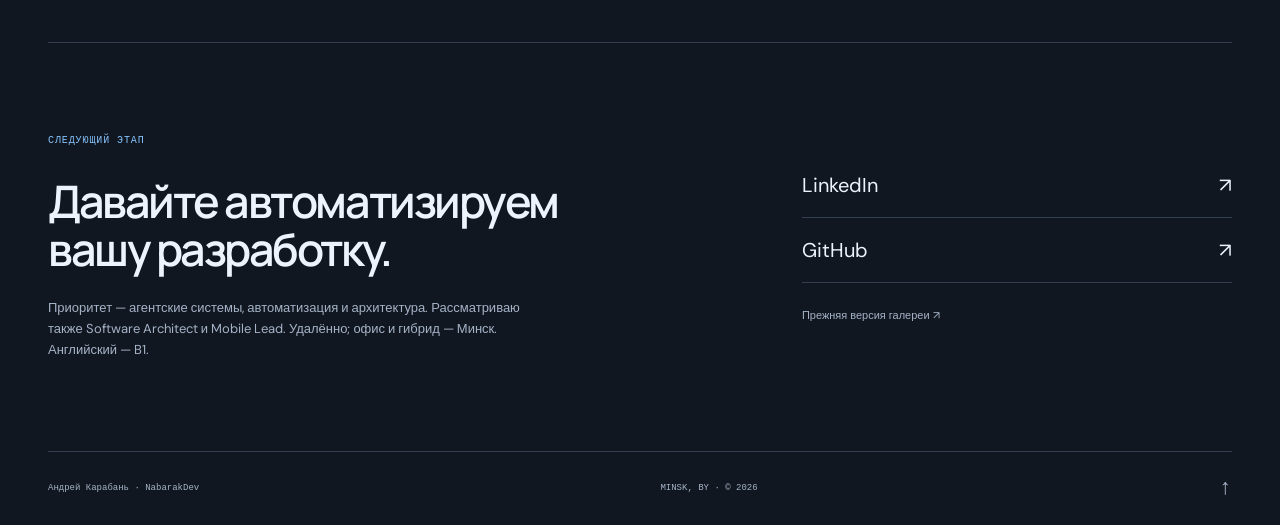
==== commit bf6971c4: "Put mobile applications first in the project catalogue Prioritize Tenge Bank, MBANK and MTS Belarus " ====
--- a/index.html
+++ b/index.html
@@ -161,10 +161,101 @@
         </div>
         <span class="metric-note mono">ARCHITECTURE / AGENTS / DELIVERY</span>
       </section>
+      <section id="case" class="feature wrap">
+        <div class="section-heading">
+          <p class="eyebrow">
+            <span data-i18n="caseEyebrow">01 / ГЛАВНЫЙ КЕЙС</span>
+          </p>
+          <div>
+            <h2 data-i18n="caseTitle">
+              Одна ссылка в Jira.<br />Готовый Merge Request.
+            </h2>
+            <p data-i18n="caseIntro" class="section-intro">
+              В многомодульном проекте написать код — только часть работы.
+              Процесс должен найти владельца поведения, сохранить границы
+              архитектуры, проверить изменение и подготовить его к публикации.
+            </p>
+          </div>
+        </div>
+        <div class="feature-columns">
+          <div class="feature-copy">
+            <p data-i18n="caseBody">
+              Я выстроил требования, правила работы, роли агентов и передачу
+              контекста между этапами. Система учитывает корпоративные
+              ограничения, активные зависимости и процессы CI/CD. За инженером
+              остаются архитектурные решения, согласования и контроль
+              результата.
+            </p>
+            <div class="tags">
+              <span>Codex</span><span>AGENTS.md / Skills</span
+              ><span>MCP / CLI</span><span>CI/CD</span>
+            </div>
+            <a class="text-link" href="case-agentic.html"
+              ><span data-i18n="caseLink"
+                >Архитектура, процесс и доказательства →</span
+              ></a
+            ><a
+              class="quiet-link"
+              href="https://github.com/nabarakdev/nabarakdev.github.io/tree/main/cases/agentic-delivery"
+              ><span data-i18n="sourceLink"
+                >Исходники кейса на GitHub ↗</span
+              ></a
+            >
+          </div>
+          <section class="workflow-demo" aria-labelledby="demo-title">
+            <div class="demo-top">
+              <span class="mono" id="demo-title"
+                ><span data-i18n="demoLabel">ИНТЕРАКТИВНАЯ СХЕМА</span></span
+              ><span class="demo-indicator">● DEMO-001</span>
+            </div>
+            <div
+              class="step-controls"
+              role="group"
+              aria-label="Workflow stages"
+            >
+              <button type="button" data-step="0" aria-pressed="true">
+                <span>01</span><b data-step-label="0">Задача</b></button
+              ><button type="button" data-step="1" aria-pressed="false">
+                <span>02</span><b data-step-label="1">Контекст</b></button
+              ><button type="button" data-step="2" aria-pressed="false">
+                <span>03</span><b data-step-label="2">Изменение</b></button
+              ><button type="button" data-step="3" aria-pressed="false">
+                <span>04</span><b data-step-label="3">Проверки</b></button
+              ><button type="button" data-step="4" aria-pressed="false">
+                <span>05</span><b data-step-label="4">Согласование</b></button
+              ><button type="button" data-step="5" aria-pressed="false">
+                <span>06</span><b data-step-label="5">MR</b>
+              </button>
+            </div>
+            <div class="step-detail" aria-live="polite">
+              <h3 id="step-title">01 / Прочитать задачу</h3>
+              <p id="step-body">
+                Из ссылки на Jira извлекаются требования и критерии приёмки.
+                Неясности разрешаются до изменения кода.
+              </p>
+              <div class="terminal-line">
+                <span>→</span
+                ><code id="step-code">task: DEMO-001 / status: intake</code>
+              </div>
+            </div>
+            <p data-i18n="demoNote" class="demo-note">
+              Учебный сценарий. Переключение этапов показывает процесс, а не
+              запускает агентов или подключение к Jira.
+            </p>
+            <a
+              class="text-link light"
+              href="https://github.com/nabarakdev/nabarakdev.github.io/tree/main/cases/agentic-delivery/demo"
+              ><span data-i18n="demoArtifact"
+                >Запустить воспроизводимый пример ↗</span
+              ></a
+            >
+          </section>
+        </div>
+      </section>
       <section id="experience" class="work wrap">
         <div class="section-heading">
           <p class="eyebrow">
-            <span data-i18n="workEyebrow">01 / ОПЫТ ЗАПУСКА ПРОДУКТОВ</span>
+            <span data-i18n="workEyebrow">02 / ОПЫТ ЗАПУСКА ПРОДУКТОВ</span>
           </p>
           <div>
             <h2 data-i18n="workTitle">
@@ -259,97 +350,6 @@
               Новая версия приложения МТС Беларусь, начиная с 3.0. Flutter.
             </p>
           </article>
-        </div>
-      </section>
-      <section id="case" class="feature wrap">
-        <div class="section-heading">
-          <p class="eyebrow">
-            <span data-i18n="caseEyebrow">02 / ГЛАВНЫЙ КЕЙС</span>
-          </p>
-          <div>
-            <h2 data-i18n="caseTitle">
-              Одна ссылка в Jira.<br />Готовый Merge Request.
-            </h2>
-            <p data-i18n="caseIntro" class="section-intro">
-              В многомодульном проекте написать код — только часть работы.
-              Процесс должен найти владельца поведения, сохранить границы
-              архитектуры, проверить изменение и подготовить его к публикации.
-            </p>
-          </div>
-        </div>
-        <div class="feature-columns">
-          <div class="feature-copy">
-            <p data-i18n="caseBody">
-              Я выстроил требования, правила работы, роли агентов и передачу
-              контекста между этапами. Система учитывает корпоративные
-              ограничения, активные зависимости и процессы CI/CD. За инженером
-              остаются архитектурные решения, согласования и контроль
-              результата.
-            </p>
-            <div class="tags">
-              <span>Codex</span><span>AGENTS.md / Skills</span
-              ><span>MCP / CLI</span><span>CI/CD</span>
-            </div>
-            <a class="text-link" href="case-agentic.html"
-              ><span data-i18n="caseLink"
-                >Архитектура, процесс и доказательства →</span
-              ></a
-            ><a
-              class="quiet-link"
-              href="https://github.com/nabarakdev/nabarakdev.github.io/tree/main/cases/agentic-delivery"
-              ><span data-i18n="sourceLink"
-                >Исходники кейса на GitHub ↗</span
-              ></a
-            >
-          </div>
-          <section class="workflow-demo" aria-labelledby="demo-title">
-            <div class="demo-top">
-              <span class="mono" id="demo-title"
-                ><span data-i18n="demoLabel">ИНТЕРАКТИВНАЯ СХЕМА</span></span
-              ><span class="demo-indicator">● DEMO-001</span>
-            </div>
-            <div
-              class="step-controls"
-              role="group"
-              aria-label="Workflow stages"
-            >
-              <button type="button" data-step="0" aria-pressed="true">
-                <span>01</span><b data-step-label="0">Задача</b></button
-              ><button type="button" data-step="1" aria-pressed="false">
-                <span>02</span><b data-step-label="1">Контекст</b></button
-              ><button type="button" data-step="2" aria-pressed="false">
-                <span>03</span><b data-step-label="2">Изменение</b></button
-              ><button type="button" data-step="3" aria-pressed="false">
-                <span>04</span><b data-step-label="3">Проверки</b></button
-              ><button type="button" data-step="4" aria-pressed="false">
-                <span>05</span><b data-step-label="4">Согласование</b></button
-              ><button type="button" data-step="5" aria-pressed="false">
-                <span>06</span><b data-step-label="5">MR</b>
-              </button>
-            </div>
-            <div class="step-detail" aria-live="polite">
-              <h3 id="step-title">01 / Прочитать задачу</h3>
-              <p id="step-body">
-                Из ссылки на Jira извлекаются требования и критерии приёмки.
-                Неясности разрешаются до изменения кода.
-              </p>
-              <div class="terminal-line">
-                <span>→</span
-                ><code id="step-code">task: DEMO-001 / status: intake</code>
-              </div>
-            </div>
-            <p data-i18n="demoNote" class="demo-note">
-              Учебный сценарий. Переключение этапов показывает процесс, а не
-              запускает агентов или подключение к Jira.
-            </p>
-            <a
-              class="text-link light"
-              href="https://github.com/nabarakdev/nabarakdev.github.io/tree/main/cases/agentic-delivery/demo"
-              ><span data-i18n="demoArtifact"
-                >Запустить воспроизводимый пример ↗</span
-              ></a
-            >
-          </section>
         </div>
       </section>
       <section class="career wrap">
